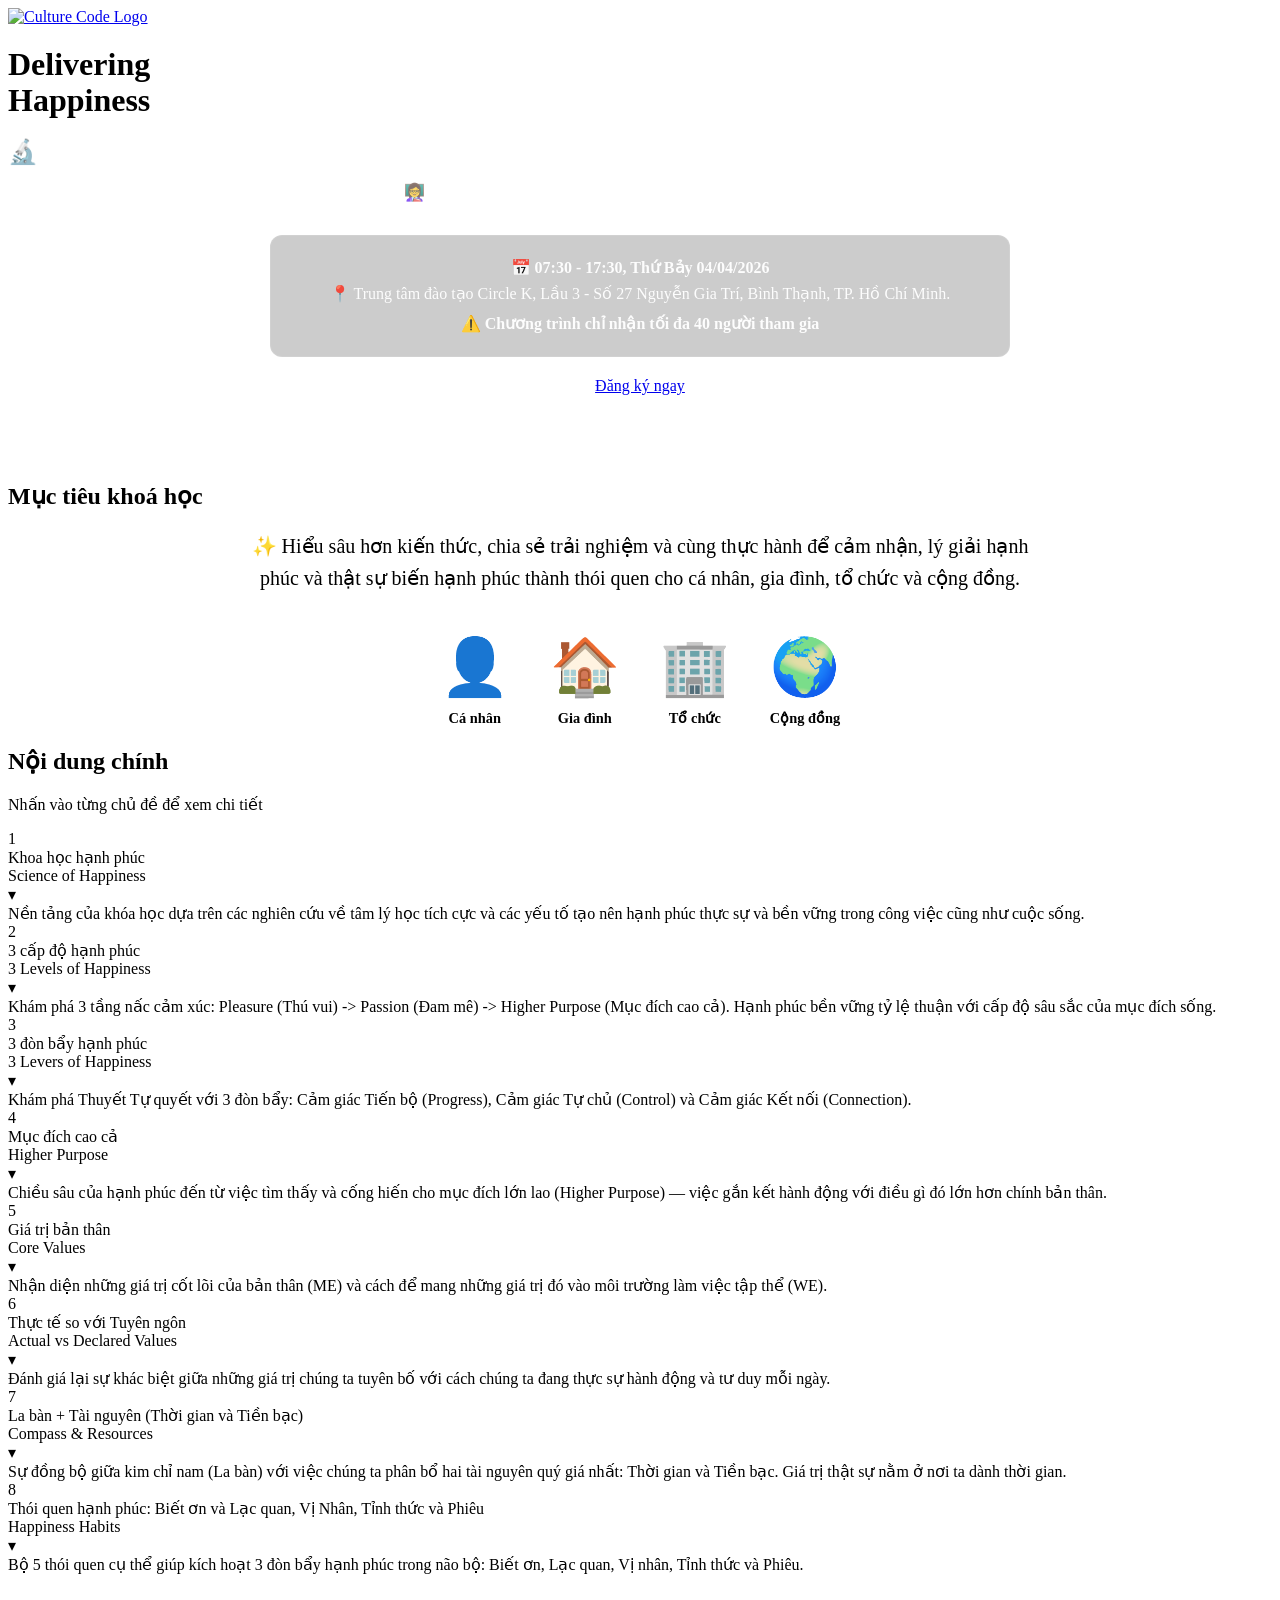
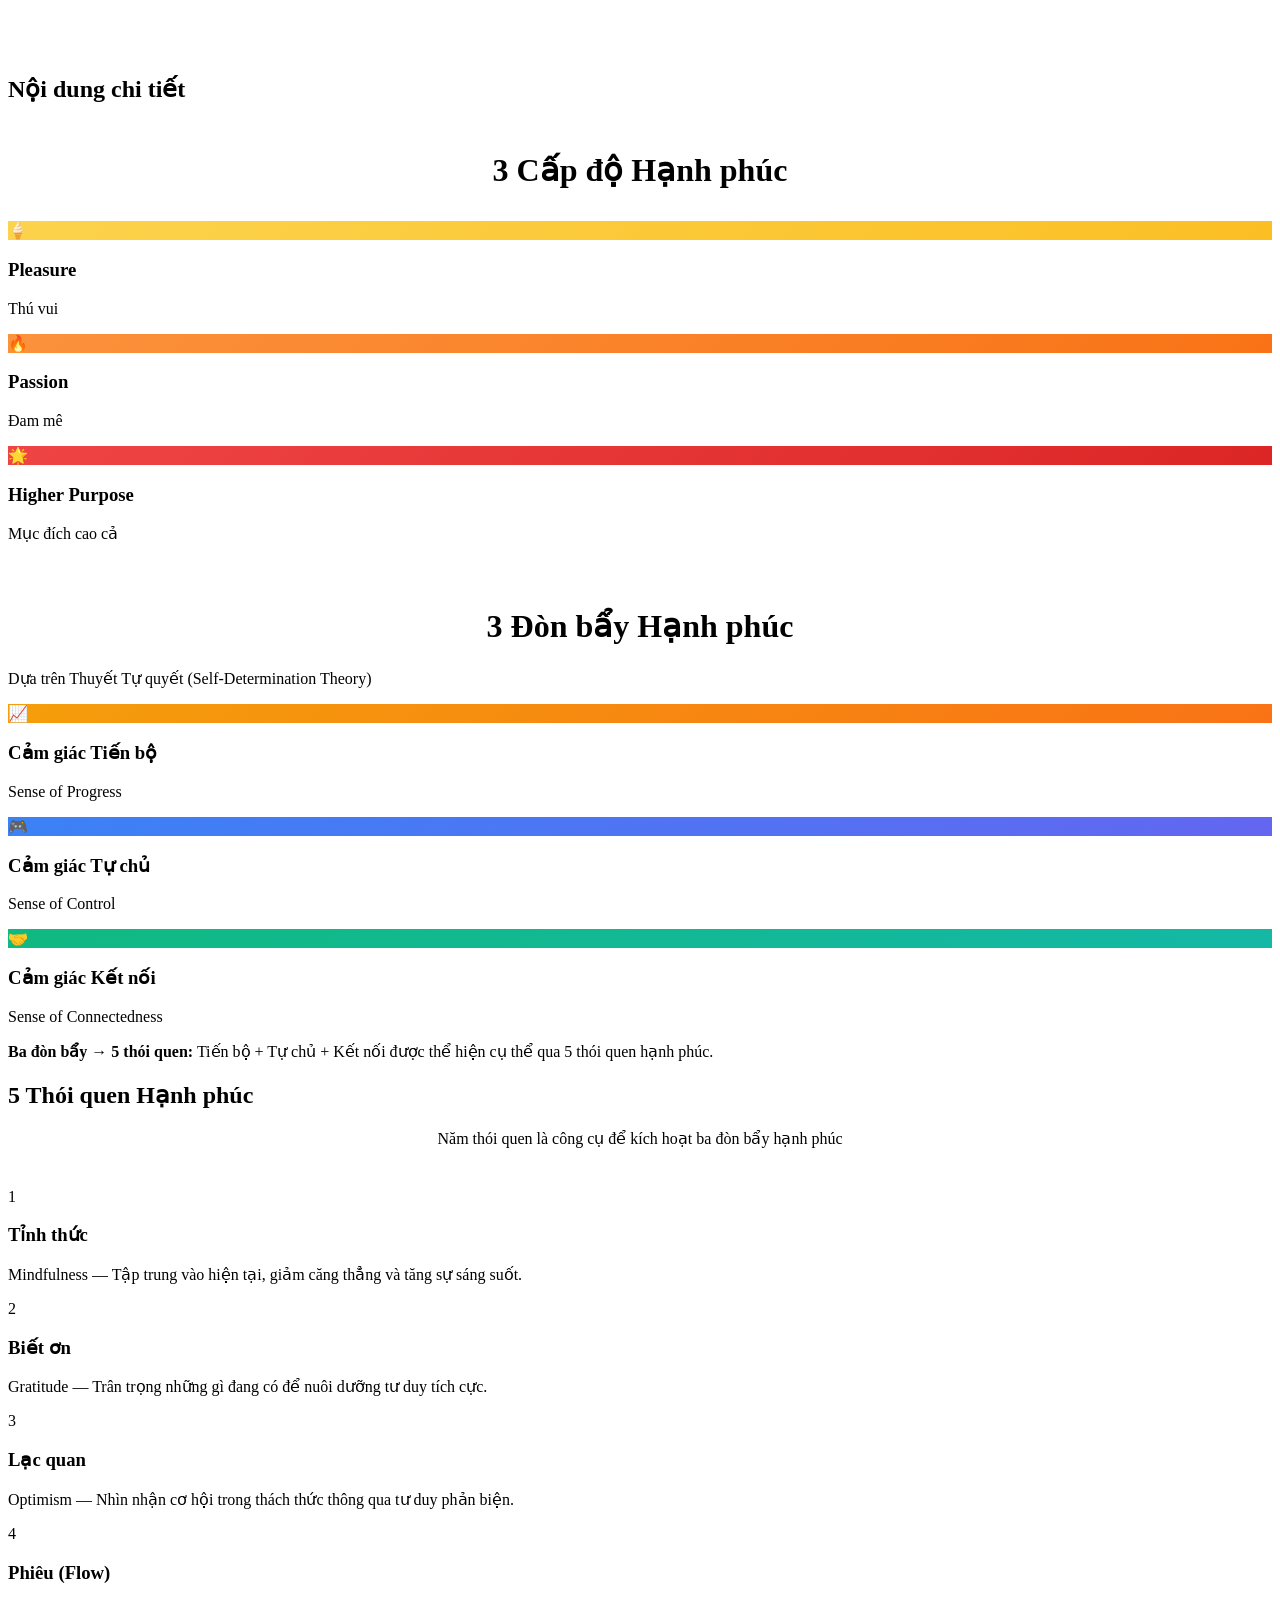
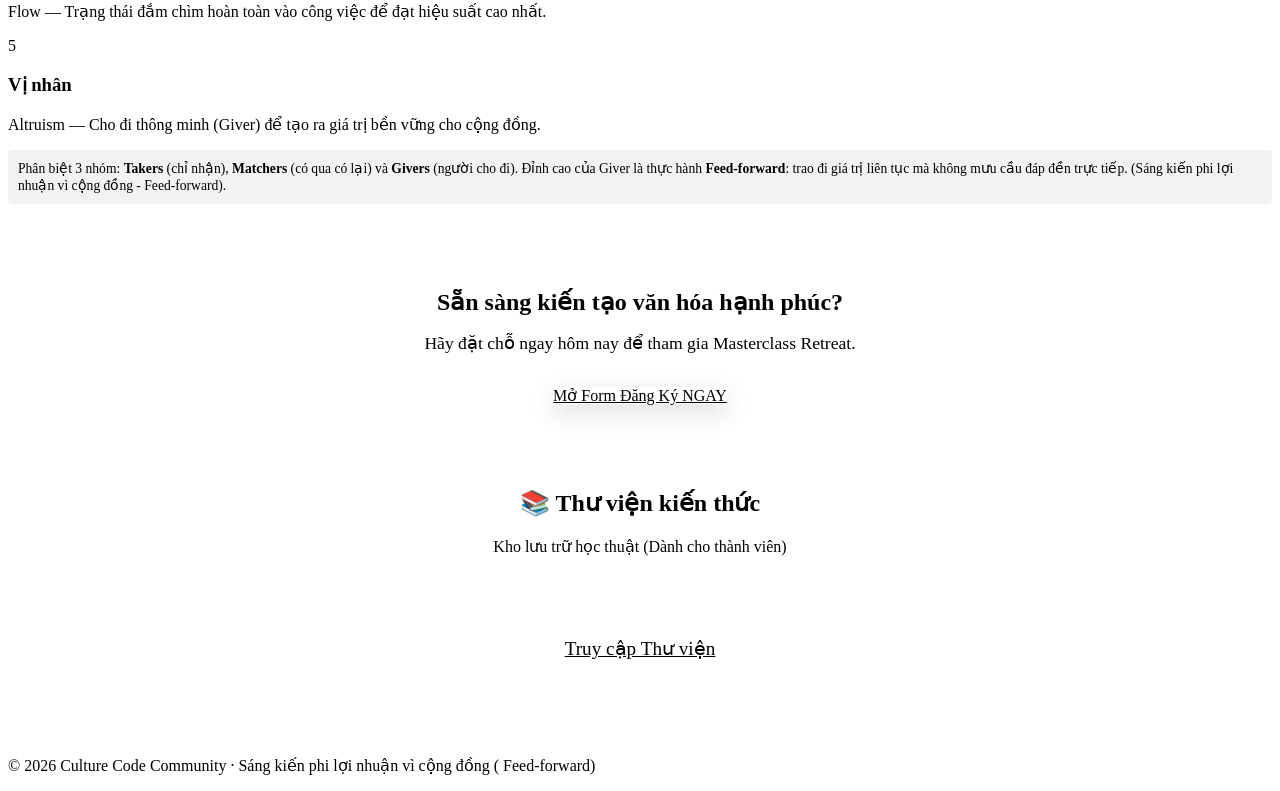
==== index.html @ e08e5ff4 "Fix typo: Free-forward -> Feed-forward" ====
<!DOCTYPE html>
<html lang="vi">

<head>
  <meta charset="UTF-8" />
  <meta name="viewport" content="width=device-width, initial-scale=1.0" />
  <title>Delivering Happiness — Culture Code Community</title>
  <meta name="description"
    content="Sáng kiến kiến tạo văn hóa hạnh phúc bền vững cho cá nhân, gia đình, tổ chức và cộng đồng từ Hà Minh Châu & Culture Code Team." />

  <!-- Schema.org for Google/Zalo -->
  <meta itemprop="name" content="Delivering Happiness — Culture Code Community">
  <meta itemprop="description"
    content="Sáng kiến kiến tạo văn hóa hạnh phúc bền vững cho cá nhân, gia đình, tổ chức và cộng đồng.">
  <meta itemprop="image" content="https://culturecodeproject.github.io/Delivering-Happiness/data/logo.jpg">

  <!-- Open Graph / Social Media Preview -->
  <meta property="og:title" content="Delivering Happiness — Culture Code Community" />
  <meta property="og:description"
    content="Sáng kiến kiến tạo văn hóa hạnh phúc bền vững cho cá nhân, gia đình, tổ chức và cộng đồng." />
  <meta property="og:image" content="https://culturecodeproject.github.io/Delivering-Happiness/data/logo.jpg" />
  <meta property="og:url" content="https://culturecodeproject.github.io/Delivering-Happiness/" />
  <meta property="og:type" content="website" />
  <meta property="og:site_name" content="Culture Code Community" />

  <link rel="preconnect" href="https://fonts.googleapis.com" />
  <link href="https://fonts.googleapis.com/css2?family=Be+Vietnam+Pro:wght@300;400;600;700;800&display=swap"
    rel="stylesheet" />
  <link rel="stylesheet" href="styles.css" />
</head>

<body>

  <!-- TOP NAV -->
  <nav class="top-nav">
    <a href="https://www.linkedin.com/company/culturecodecommunity/posts/?feedView=all" target="_blank"
      class="nav-brand">
      <img src="data/logo.jpg" alt="Culture Code Logo" class="nav-logo-img" />
    </a>
  </nav>

  <!-- HEADER -->
  <header class="hero">

    <h1 class="hero-title" style="margin-bottom: 0.2rem; line-height: 1.1;">Delivering<br /><span
        class="accent">Happiness</span></h1>
    <h2
      style="font-size: 1.5rem; font-weight: 400; color: rgba(255,255,255,0.85); margin-bottom: 1rem; letter-spacing: 1px;">
      🔬 Khoa học Hạnh phúc</h2>
    <div class="hero-meta"
      style="justify-content: center; font-size: 1.05rem; color: rgba(255,255,255,0.7); flex-direction: column; gap: 5px;">
      <span style="font-style: italic;">Sáng kiến phi lợi nhuận vì cộng đồng ( Feed-forward) từ</span>
      <span>👩‍🏫 <a href="https://www.linkedin.com/company/culturecodecommunity/posts/?feedView=all" target="_blank"
          style="color: inherit; text-decoration: none; border-bottom: 1px dashed rgba(255,255,255,0.4);">Hà Minh
          Châu và Culture Code Team</a></span>
    </div>
    <div class="hero-event-info"
      style="margin-top: 2rem; background: rgba(0,0,0,0.2); padding: 1.2rem; border-radius: 12px; border: 1px solid rgba(255,255,255,0.1); max-width: 700px; margin-left: auto; margin-right: auto; color: rgba(255,255,255,0.95); font-size: 1rem; line-height: 1.6; text-align: center;">
      <strong>📅 07:30 - 17:30, Thứ Bảy 04/04/2026</strong><br />
      📍 Trung tâm đào tạo Circle K, Lầu 3 - Số 27 Nguyễn Gia Trí, Bình Thạnh, TP. Hồ Chí Minh.<br />
      <span style="color: var(--warm-yellow); font-weight: 700; display: inline-block; margin-top: 5px;">⚠️ Chương trình
        chỉ nhận tối đa 40 người tham gia</span>
    </div>

    <div style="display: flex; flex-direction: column; align-items: center; margin-top: 20px;">
      <a href="https://docs.google.com/forms/d/e/1FAIpQLSeS5UR2RFwPXHfmdazBFn1YnhXywqGEFP7-2ZAJZJpLh7FCaQ/viewform"
        target="_blank" class="btn-primary">Đăng ký ngay</a>
      <p
        style="font-size: 0.9rem; color: rgba(255,255,255,0.6); margin-top: 10px; max-width: 600px; line-height: 1.5; text-align: center;">
        Đây là hoạt động phi lợi nhuận, tất cả học viên được miễn phí đào tạo. Phí tham dự bao gồm chi phí thuê địa
        điểm, ăn trưa, teabreak và tài liệu thanh toán trực tiếp cho đối tác hỗ trợ.
      </p>
    </div>
  </header>

  <!-- OVERVIEW / OBJECTIVES -->
  <section class="section overview" id="overview">
    <div class="container">
      <h2 class="section-title">Mục tiêu khoá học</h2>
      <div style="text-align: center; max-width: 800px; margin: 0 auto;">
        <p style="font-size: 1.25rem; line-height: 1.6; color: var(--mid);">
          ✨ Hiểu sâu hơn kiến thức, chia sẻ trải nghiệm và cùng thực hành để cảm nhận, lý giải hạnh phúc và thật sự biến
          hạnh phúc thành thói quen cho cá nhân, gia đình, tổ chức và cộng đồng.
        </p>
        <div style="font-size: 3.5rem; margin-top: 2.5rem; display: flex; justify-content: center; gap: 40px;">
          <div style="display: flex; flex-direction: column; align-items: center; gap: 10px;"><span
              title="Cá nhân">👤</span><span style="font-size: 0.9rem; font-weight: 600; color: var(--mid);">Cá
              nhân</span></div>
          <div style="display: flex; flex-direction: column; align-items: center; gap: 10px;"><span
              title="Gia đình">🏠</span><span style="font-size: 0.9rem; font-weight: 600; color: var(--mid);">Gia
              đình</span></div>
          <div style="display: flex; flex-direction: column; align-items: center; gap: 10px;"><span
              title="Tổ chức">🏢</span><span style="font-size: 0.9rem; font-weight: 600; color: var(--mid);">Tổ
              chức</span></div>
          <div style="display: flex; flex-direction: column; align-items: center; gap: 10px;"><span
              title="Cộng đồng">🌍</span><span style="font-size: 0.9rem; font-weight: 600; color: var(--mid);">Cộng
              đồng</span></div>
        </div>
      </div>
    </div>
  </section>

  <!-- TOPICS / NỘI DUNG CHÍNH -->
  <section class="section topics" id="topics">
    <div class="container">
      <h2 class="section-title">Nội dung chính</h2>
      <p class="section-sub">Nhấn vào từng chủ đề để xem chi tiết</p>
      <div class="topics-list" id="topicsList"></div>
    </div>
  </section>

  <!-- 3 LEVELS & 3 LEVERS (NỘI DUNG CHI TIẾT) -->
  <section class="section details" id="details"
    style="padding-top: 5rem; border-top: 1px solid rgba(255,255,255,0.05);">
    <div class="container">
      <h2 class="section-title" style="color: var(--warm-yellow); margin-bottom: 3rem;">Nội dung chi tiết</h2>

      <!-- 3 LEVELS OF HAPPINESS -->
      <div id="levels-of-happiness" style="margin-bottom: 4rem;">
        <h3 style="text-align: center; font-size: 2rem; margin-bottom: 2rem; font-weight: 700;">3 Cấp độ Hạnh phúc</h3>
        <div class="levers-grid" style="grid-template-columns: repeat(3, 1fr);">

          <div class="lever-card">
            <div class="lever-icon" style="background:linear-gradient(135deg,#fcd34d,#fbbf24)">🍦</div>
            <h3>Pleasure</h3>
            <p class="lever-en">Thú vui</p>
          </div>

          <div class="lever-card">
            <div class="lever-icon" style="background:linear-gradient(135deg,#fb923c,#f97316)">🔥</div>
            <h3>Passion</h3>
            <p class="lever-en">Đam mê</p>
          </div>

          <div class="lever-card">
            <div class="lever-icon" style="background:linear-gradient(135deg,#ef4444,#dc2626)">🌟</div>
            <h3>Higher Purpose</h3>
            <p class="lever-en">Mục đích cao cả</p>
          </div>

        </div>
      </div>

      <!-- 3 LEVERS -->
      <h3 style="text-align: center; font-size: 2rem; margin-top: 4rem; margin-bottom: 1.5rem; font-weight: 700;">3 Đòn
        bẩy Hạnh phúc</h3>
      <p class="section-sub">Dựa trên Thuyết Tự quyết (Self-Determination Theory)</p>
      <div class="levers-grid">

        <div class="lever-card">
          <div class="lever-icon" style="background:linear-gradient(135deg,#f59e0b,#f97316)">📈</div>
          <h3>Cảm giác Tiến bộ</h3>
          <p class="lever-en">Sense of Progress</p>
        </div>

        <div class="lever-card">
          <div class="lever-icon" style="background:linear-gradient(135deg,#3b82f6,#6366f1)">🎮</div>
          <h3>Cảm giác Tự chủ</h3>
          <p class="lever-en">Sense of Control</p>
        </div>

        <div class="lever-card">
          <div class="lever-icon" style="background:linear-gradient(135deg,#10b981,#14b8a6)">🤝</div>
          <h3>Cảm giác Kết nối</h3>
          <p class="lever-en">Sense of Connectedness</p>
        </div>

      </div>
      <div class="levers-note">
        <strong>Ba đòn bẩy → 5 thói quen:</strong> Tiến bộ + Tự chủ + Kết nối được thể hiện cụ thể qua 5 thói quen hạnh
        phúc.
      </div>
    </div>
  </section>

  <!-- 5 HABITS -->
  <section class="section habits" id="habits">
    <div class="container">
      <h2 class="section-title">5 Thói quen Hạnh phúc</h2>
      <p style="text-align: center; margin-bottom: 2.5rem; color: var(--mid);">Năm thói quen là công cụ để kích hoạt ba
        đòn bẩy hạnh phúc</p>
      <div class="habits-grid">
        <div class="habit-item" style="--color: #f59e0b">
          <div class="habit-num">1</div>
          <div class="habit-body">
            <h3>Tỉnh thức</h3>
            <p>Mindfulness — Tập trung vào hiện tại, giảm căng thẳng và tăng sự sáng suốt.</p>
          </div>
        </div>
        <div class="habit-item" style="--color: #10b981">
          <div class="habit-num">2</div>
          <div class="habit-body">
            <h3>Biết ơn</h3>
            <p>Gratitude — Trân trọng những gì đang có để nuôi dưỡng tư duy tích cực.</p>
          </div>
        </div>
        <div class="habit-item" style="--color: #3b82f6">
          <div class="habit-num">3</div>
          <div class="habit-body">
            <h3>Lạc quan</h3>
            <p>Optimism — Nhìn nhận cơ hội trong thách thức thông qua tư duy phản biện.</p>
          </div>
        </div>
        <div class="habit-item" style="--color: #8b5cf6">
          <div class="habit-num">4</div>
          <div class="habit-body">
            <h3>Phiêu (Flow)</h3>
            <p>Flow — Trạng thái đắm chìm hoàn toàn vào công việc để đạt hiệu suất cao nhất.</p>
          </div>
        </div>
        <div class="habit-item" style="--color: #ef4444">
          <div class="habit-num">5</div>
          <div class="habit-body">
            <h3>Vị nhân</h3>
            <p>Altruism — Cho đi thông minh (Giver) để tạo ra giá trị bền vững cho cộng đồng.</p>
            <div
              style="margin-top: 10px; font-size: 0.85rem; color: var(--mid); background: rgba(0,0,0,0.05); padding: 10px; border-radius: 4px;">
              Phân biệt 3 nhóm: <strong>Takers</strong> (chỉ nhận), <strong>Matchers</strong> (có qua có lại) và
              <strong>Givers</strong> (người cho đi). Đỉnh cao của Giver là thực hành <strong>Feed-forward</strong>:
              trao đi giá trị liên tục mà không mưu cầu đáp đền trực tiếp. (Sáng kiến phi lợi nhuận vì cộng đồng -
              Feed-forward).
            </div>
          </div>
        </div>
      </div>
    </div>
  </section>


  <!-- REGISTER CTA -->
  <section class="section register-cta" id="register"
    style="background: var(--warm-yellow); color: var(--dark); text-align: center; padding: 4rem 1.5rem;">
    <div class="container">
      <h2 class="section-title" style="margin-bottom: 1rem;">Sẵn sàng kiến tạo văn hóa hạnh phúc?</h2>
      <p class="section-sub" style="color: var(--dark); font-size: 1.1rem; margin-bottom: 2rem;">Hãy đặt chỗ ngay hôm
        nay để tham gia Masterclass Retreat.</p>
      <a href="https://docs.google.com/forms/d/e/1FAIpQLSeS5UR2RFwPXHfmdazBFn1YnhXywqGEFP7-2ZAJZJpLh7FCaQ/viewform"
        target="_blank" class="btn-primary"
        style="background: var(--dark); color: var(--warm-yellow); box-shadow: 0 8px 24px rgba(0,0,0,0.15);">Mở Form
        Đăng Ký NGAY</a>
    </div>
  </section>

  <!-- KNOWLEDGE LIBRARY / THƯ VIỆN KIẾN THỨC -->
  <section class="section artifacts" id="artifacts">
    <div class="container" style="text-align: center;">
      <h2 class="section-title">📚 Thư viện kiến thức</h2>
      <p class="section-sub" style="margin-bottom: 3rem;">Kho lưu trữ học thuật (Dành cho thành viên)</p>

      <div
        style="display: inline-block; padding: 2rem; background: rgba(255,255,255,0.03); border-radius: 20px; border: 1px solid rgba(255,255,255,0.1);">
        <a href="login.html" class="btn-primary"
          style="padding: 1.2rem 2.5rem; font-size: 1.2rem; background: var(--warm-yellow); color: var(--dark);">
          Truy cập Thư viện
        </a>
        <p style="margin-top: 1rem; font-size: 0.9rem; color: rgba(255,255,255,0.5);">Yêu cầu tài khoản thành viên để
          truy xuất tài liệu</p>
      </div>
    </div>
  </section>

  <!-- FOOTER -->
  <footer class="footer">
    <p>© 2026 Culture Code Community · Sáng kiến phi lợi nhuận vì cộng đồng ( Feed-forward)</p>
  </footer>

  <script src="script.js"></script>
</body>

</html>
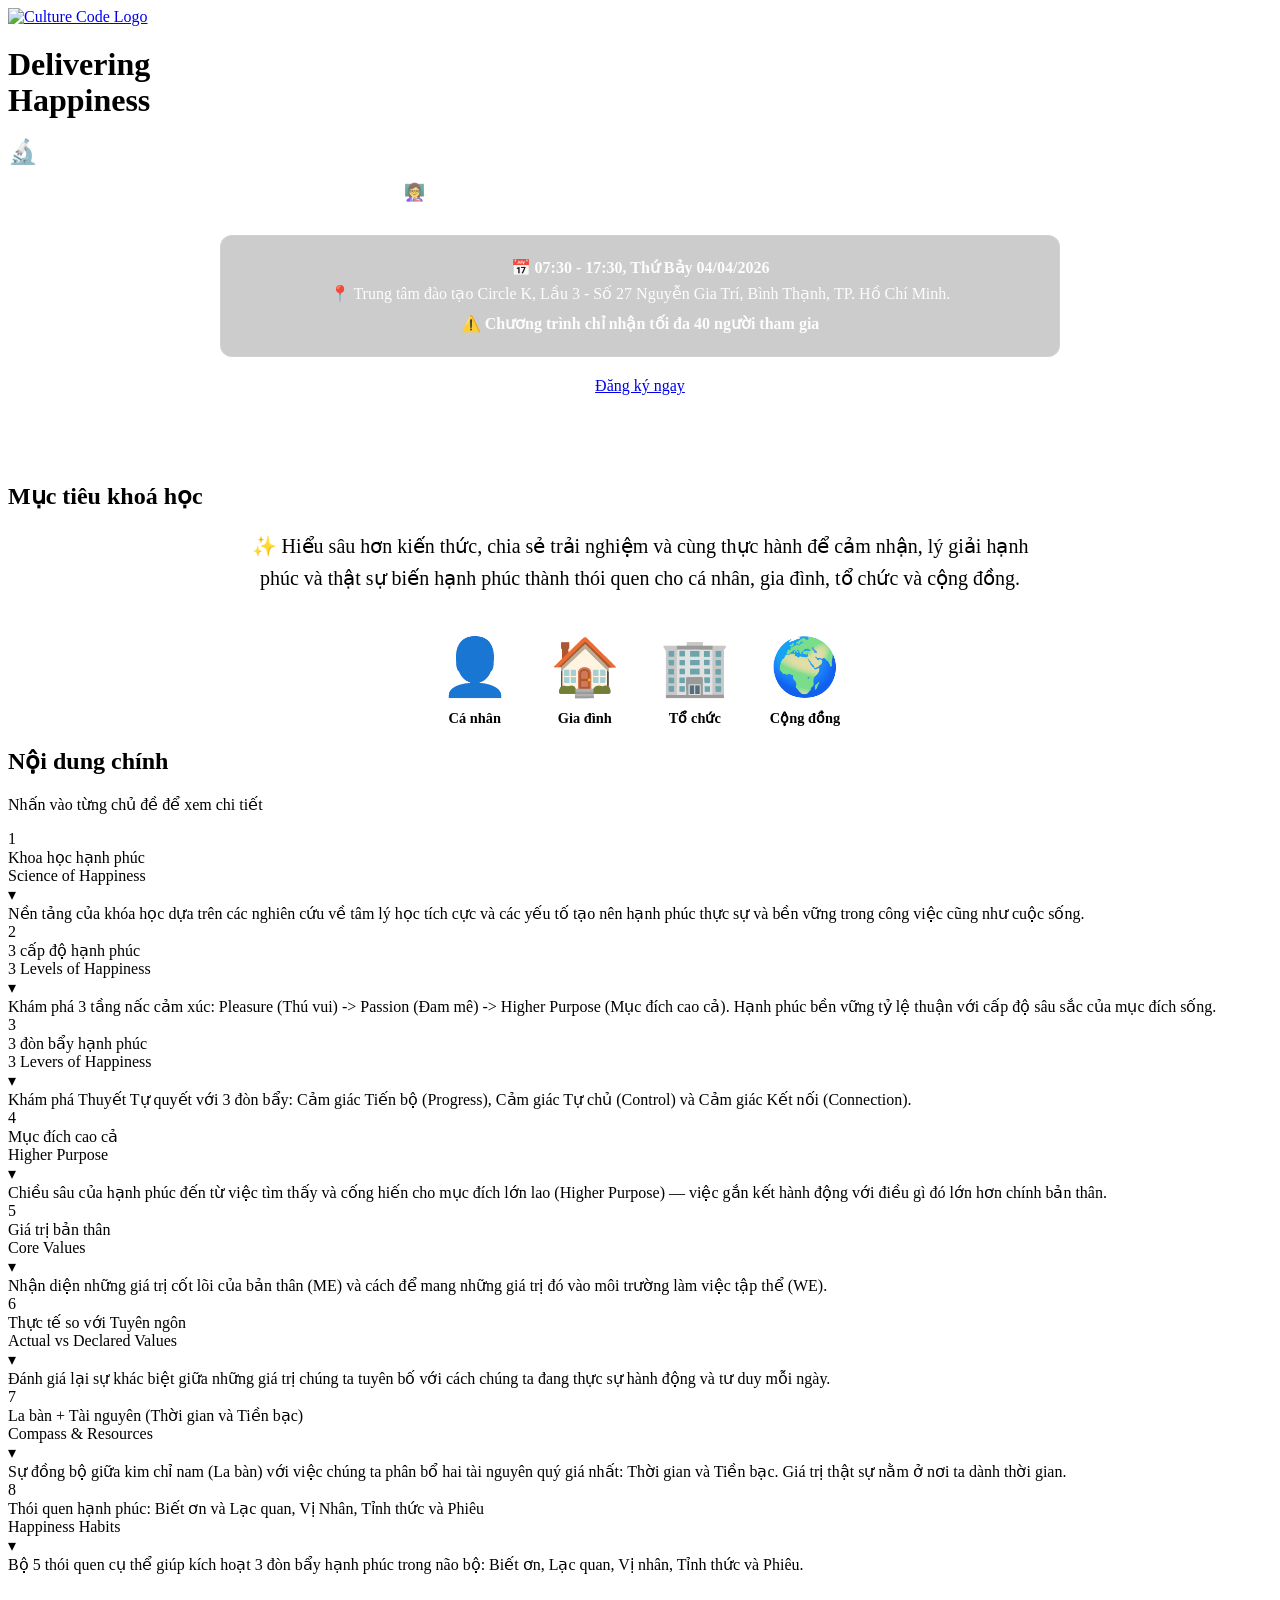
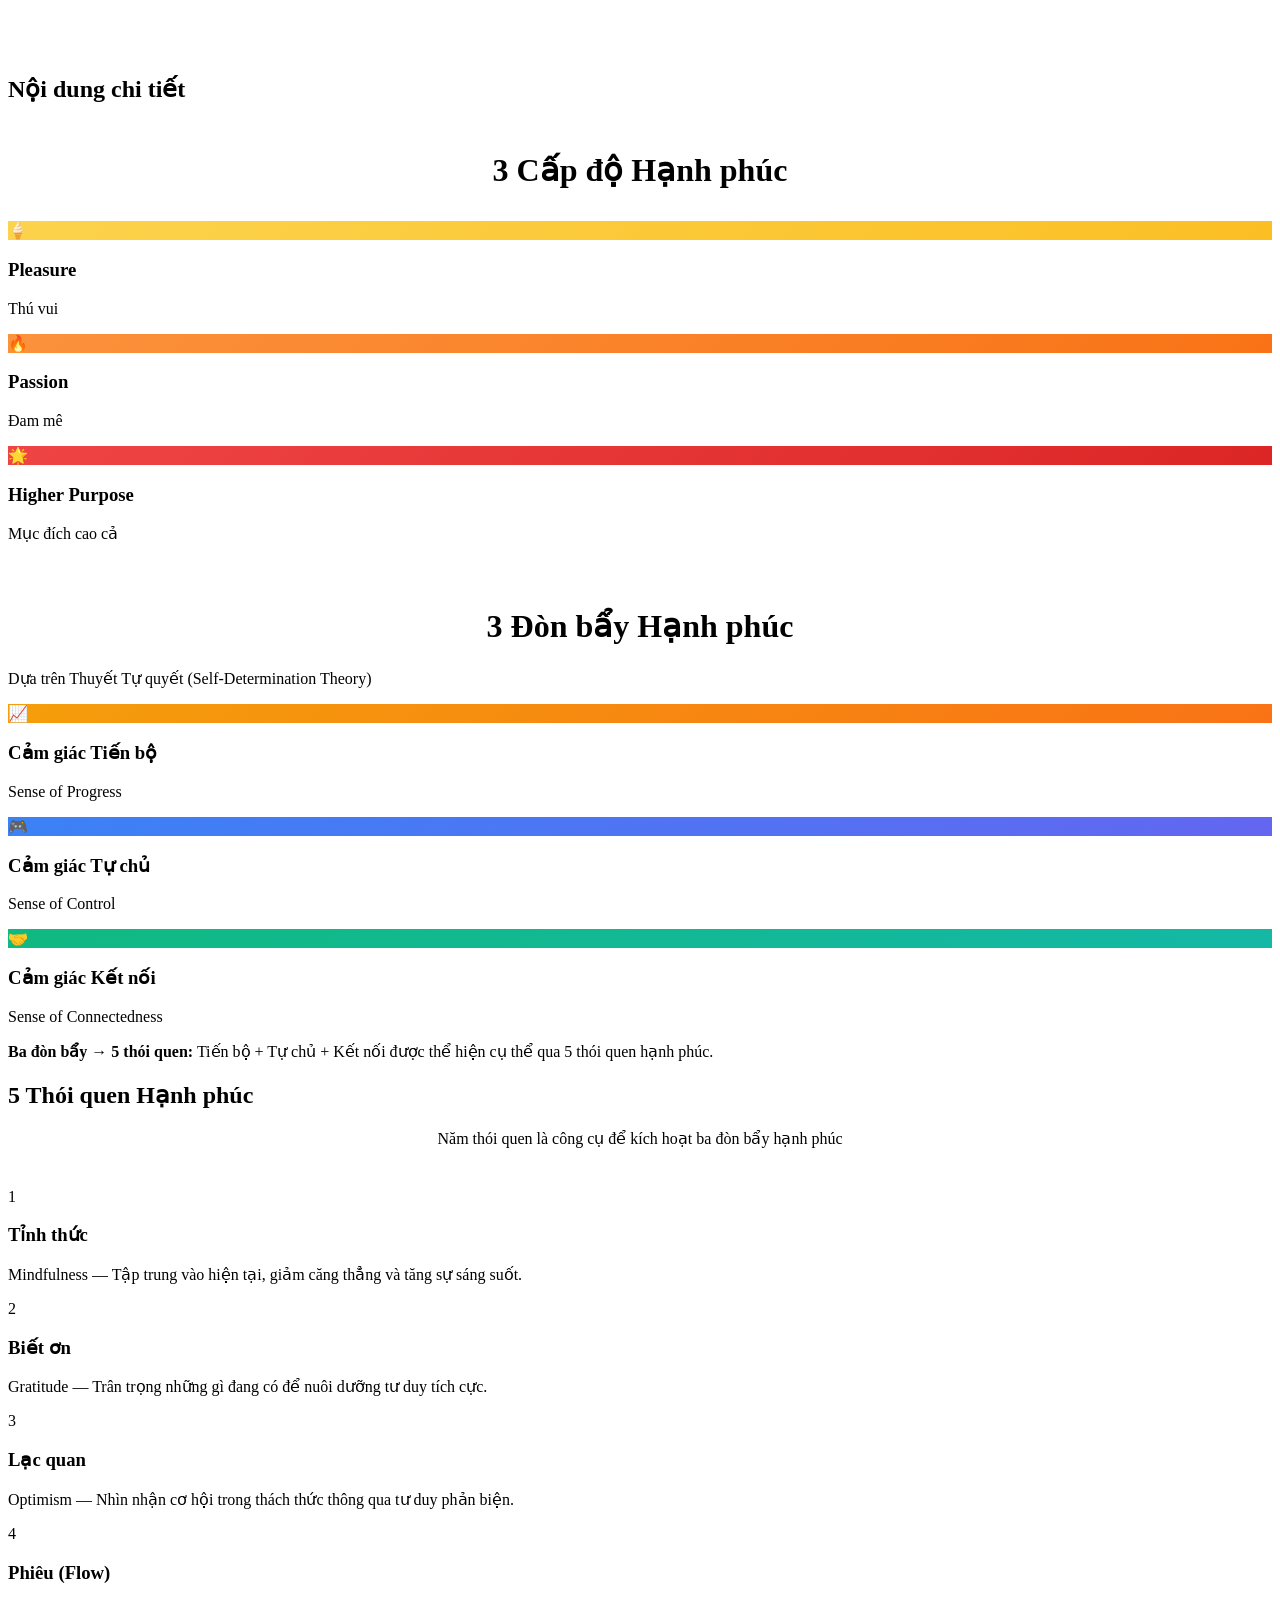
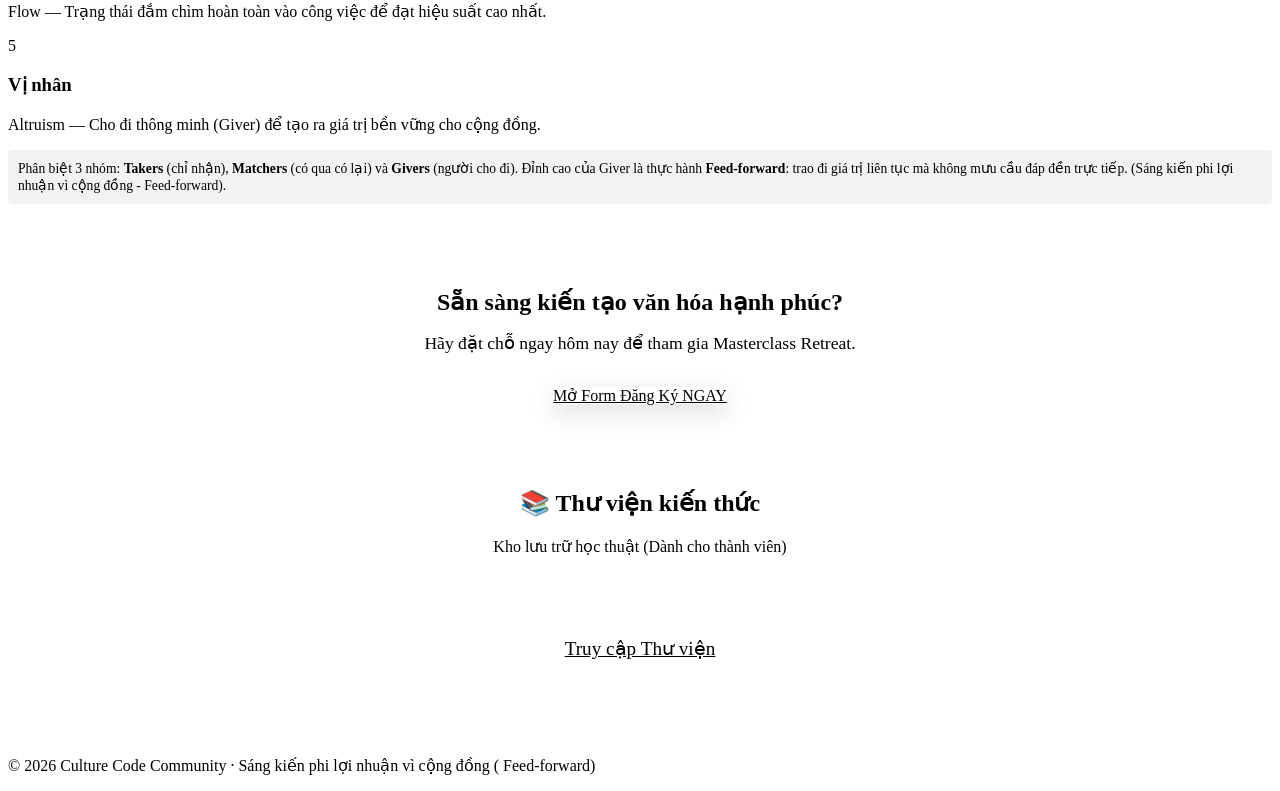
==== commit 8e7f96ef: "Fix text wrap for city name in public version" ====
--- a/index.html
+++ b/index.html
@@ -55,9 +55,10 @@
           Châu và Culture Code Team</a></span>
     </div>
     <div class="hero-event-info"
-      style="margin-top: 2rem; background: rgba(0,0,0,0.2); padding: 1.2rem; border-radius: 12px; border: 1px solid rgba(255,255,255,0.1); max-width: 700px; margin-left: auto; margin-right: auto; color: rgba(255,255,255,0.95); font-size: 1rem; line-height: 1.6; text-align: center;">
+      style="margin-top: 2rem; background: rgba(0,0,0,0.2); padding: 1.2rem; border-radius: 12px; border: 1px solid rgba(255,255,255,0.1); max-width: 800px; margin-left: auto; margin-right: auto; color: rgba(255,255,255,0.95); font-size: 1rem; line-height: 1.6; text-align: center;">
       <strong>📅 07:30 - 17:30, Thứ Bảy 04/04/2026</strong><br />
-      📍 Trung tâm đào tạo Circle K, Lầu 3 - Số 27 Nguyễn Gia Trí, Bình Thạnh, TP. Hồ Chí Minh.<br />
+      📍 Trung tâm đào tạo Circle K, Lầu 3 - Số 27 Nguyễn Gia Trí, Bình Thạnh, <span style="display: inline-block;">TP.
+        Hồ Chí Minh.</span><br />
       <span style="color: var(--warm-yellow); font-weight: 700; display: inline-block; margin-top: 5px;">⚠️ Chương trình
         chỉ nhận tối đa 40 người tham gia</span>
     </div>
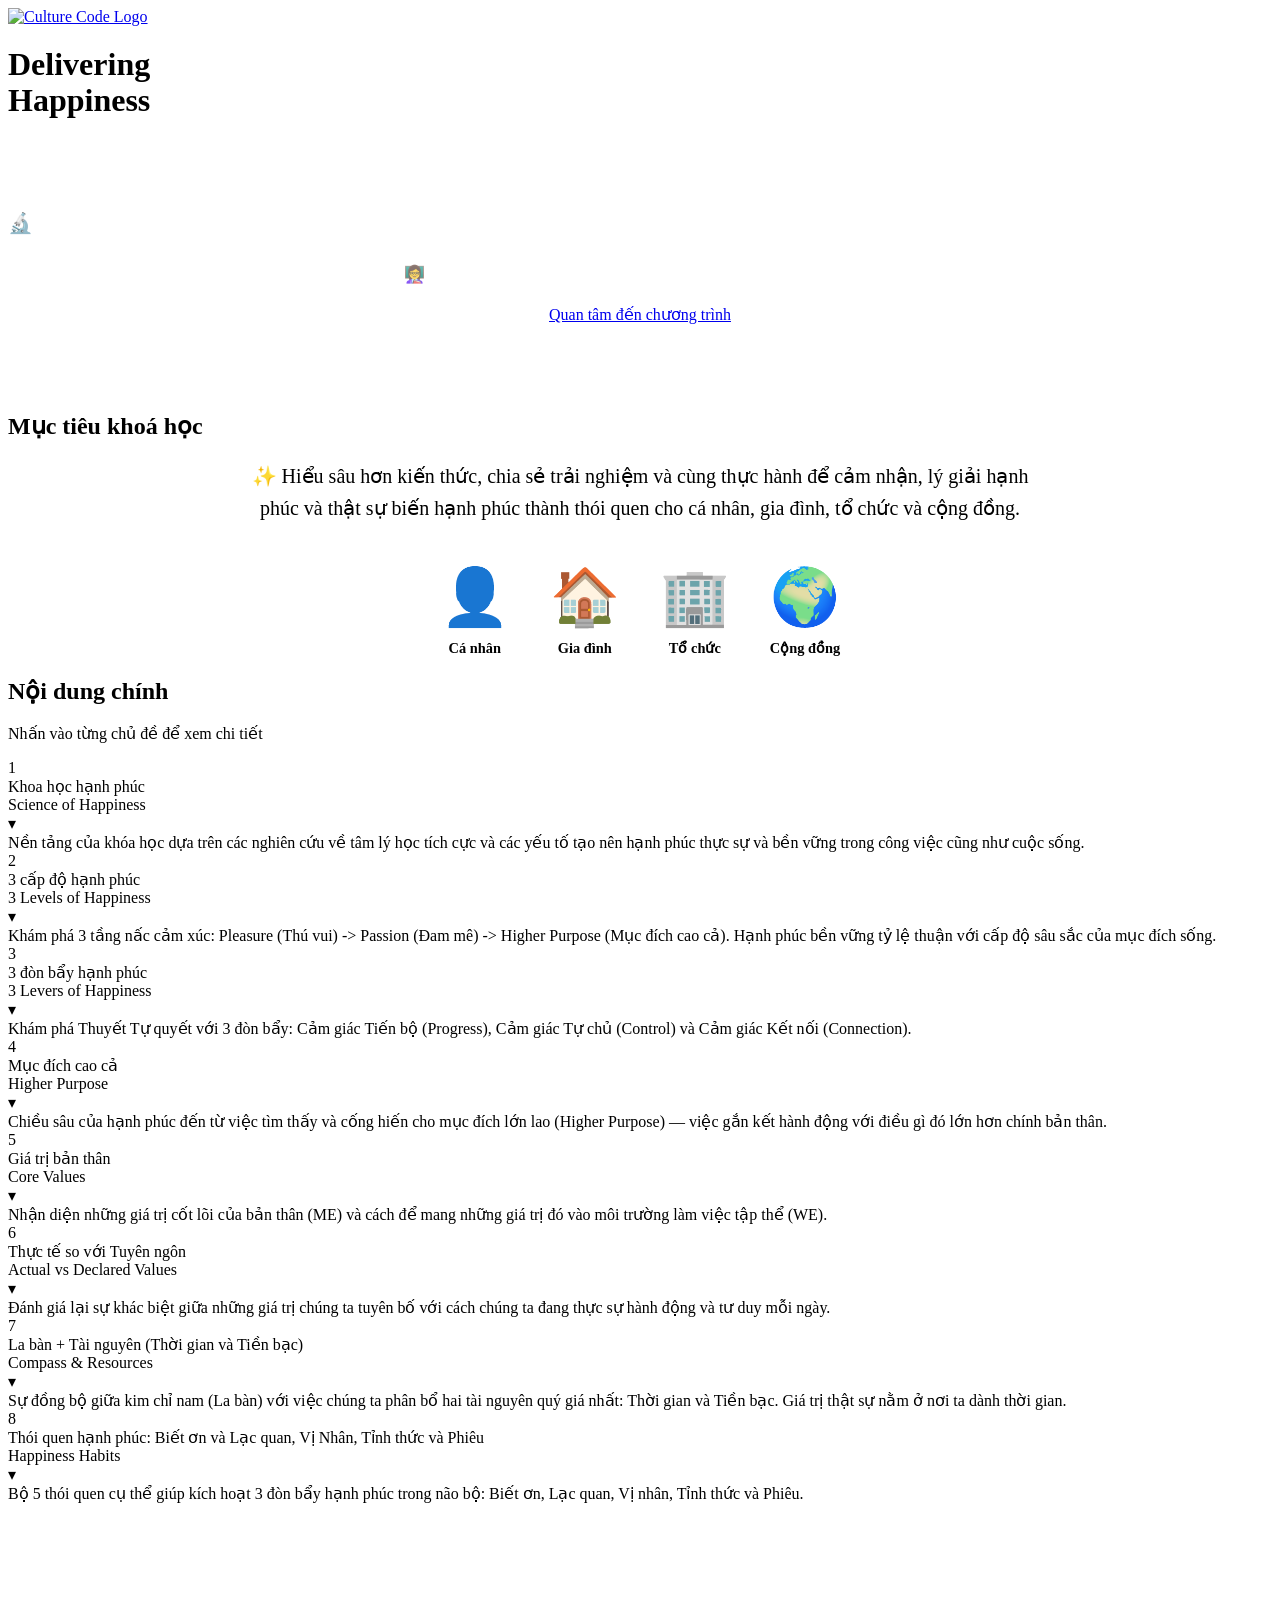
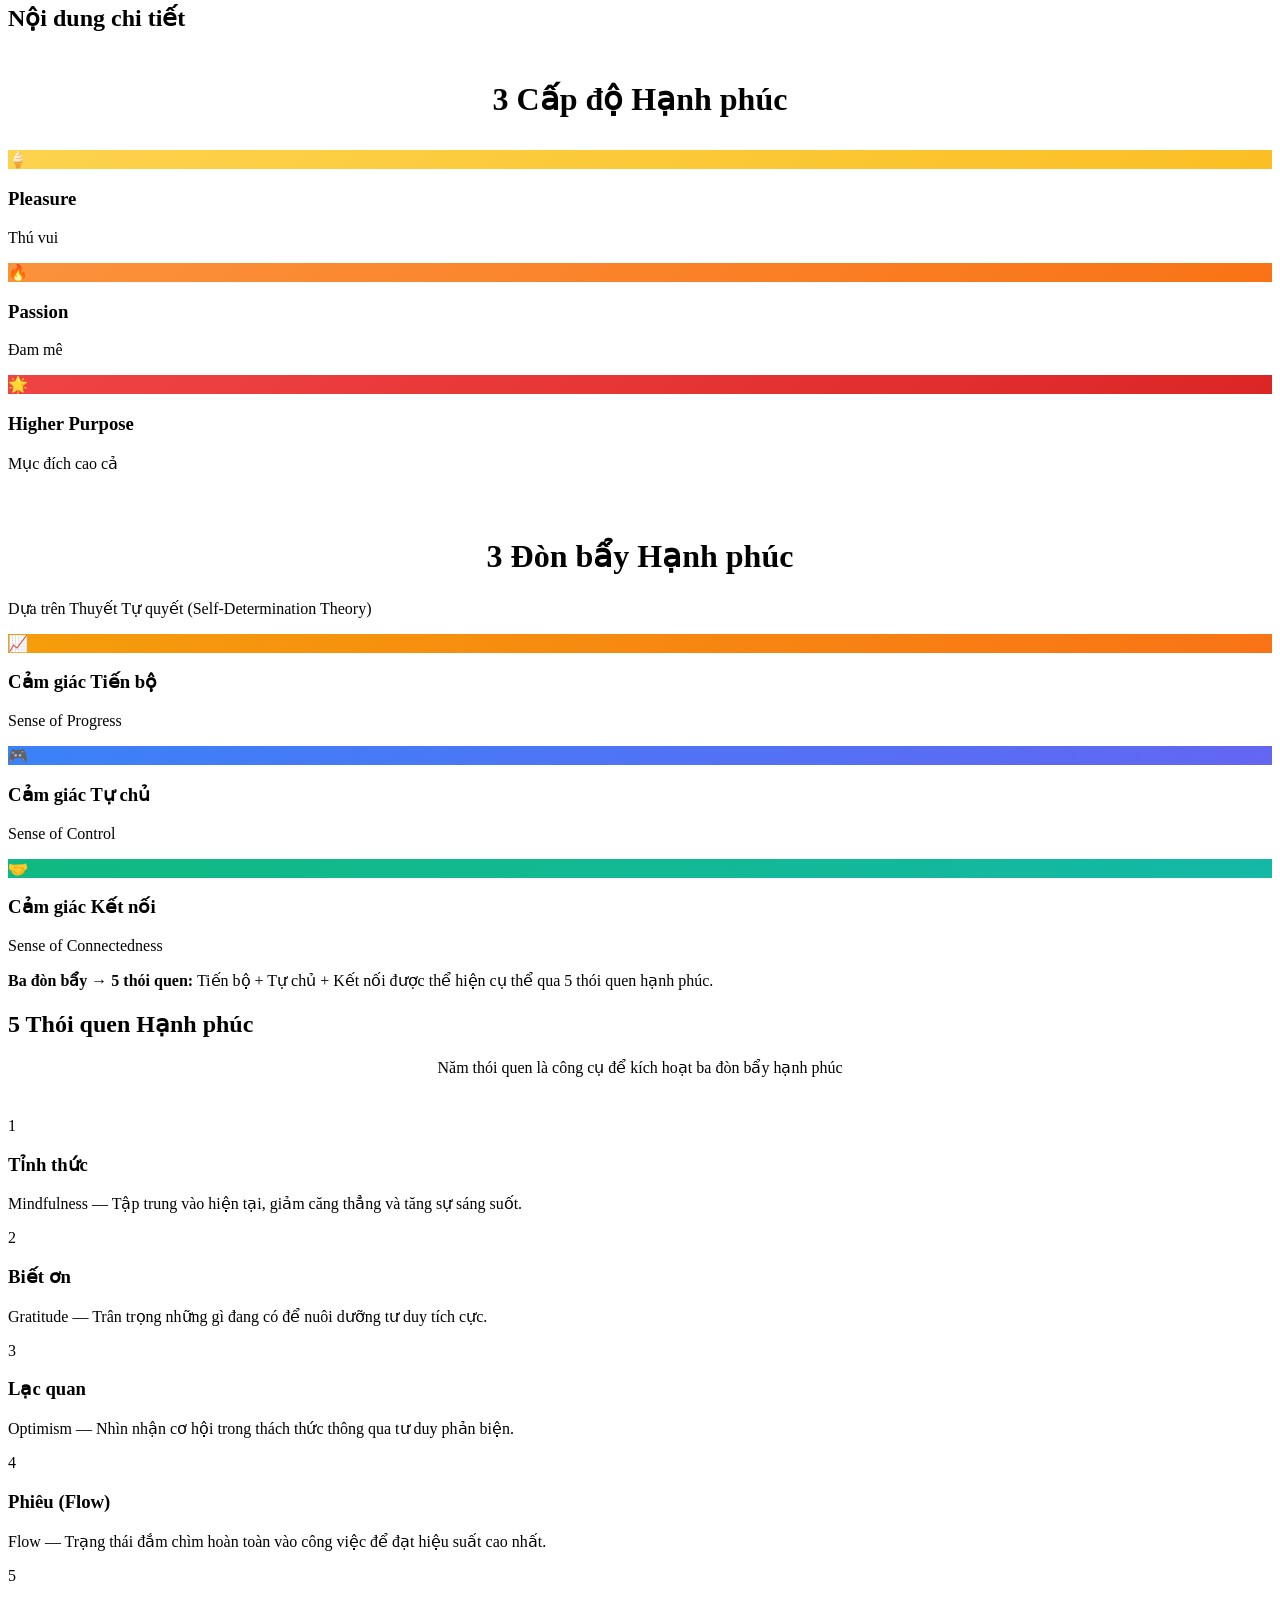
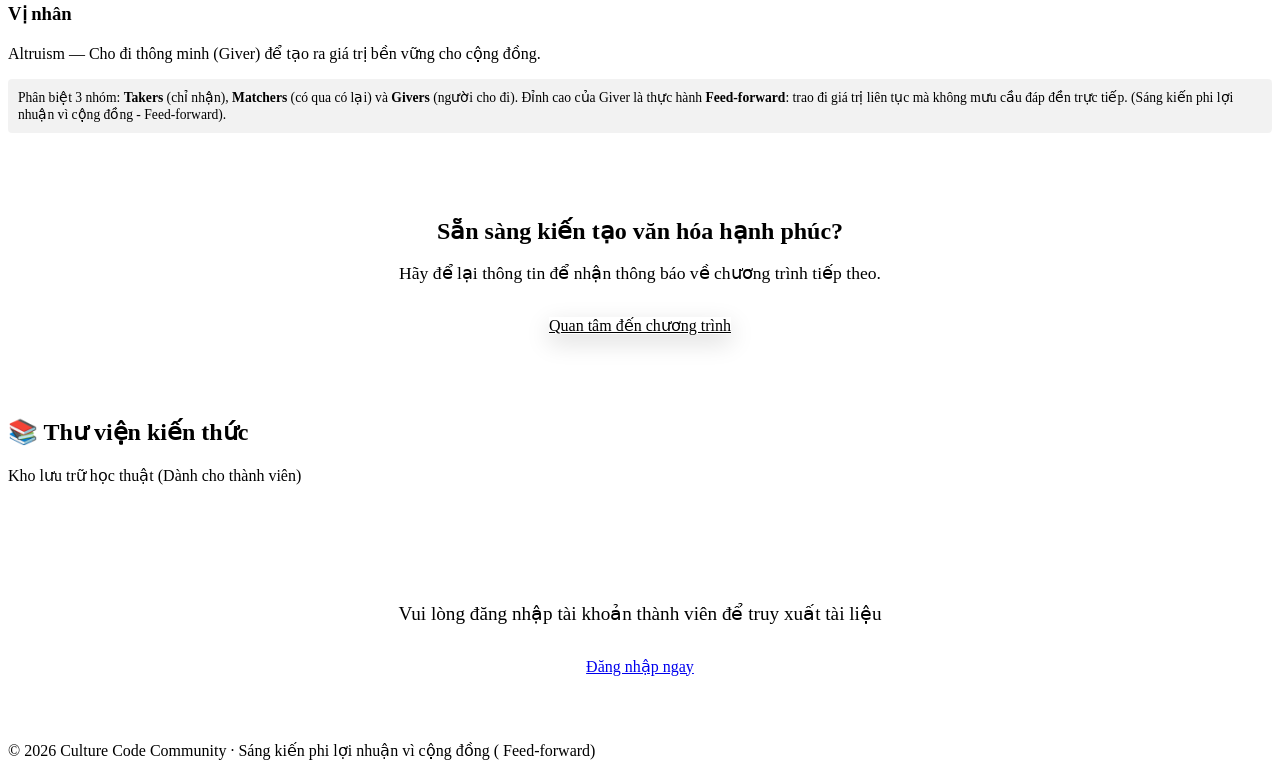
==== commit 0d5ea024: "NUCLEAR: Restore CLEAN index.html on DH7 branch" ====
--- a/index.html
+++ b/index.html
@@ -12,14 +12,14 @@
   <meta itemprop="name" content="Delivering Happiness — Culture Code Community">
   <meta itemprop="description"
     content="Sáng kiến kiến tạo văn hóa hạnh phúc bền vững cho cá nhân, gia đình, tổ chức và cộng đồng.">
-  <meta itemprop="image" content="https://culturecodeproject.github.io/Delivering-Happiness/data/logo.jpg">
+  <meta itemprop="image" content="https://culturecodefeedforward.github.io/DeliveringHappiness/data/logo.jpg">
 
   <!-- Open Graph / Social Media Preview -->
   <meta property="og:title" content="Delivering Happiness — Culture Code Community" />
   <meta property="og:description"
     content="Sáng kiến kiến tạo văn hóa hạnh phúc bền vững cho cá nhân, gia đình, tổ chức và cộng đồng." />
-  <meta property="og:image" content="https://culturecodeproject.github.io/Delivering-Happiness/data/logo.jpg" />
-  <meta property="og:url" content="https://culturecodeproject.github.io/Delivering-Happiness/" />
+  <meta property="og:image" content="https://culturecodefeedforward.github.io/DeliveringHappiness/data/logo.jpg" />
+  <meta property="og:url" content="https://culturecodefeedforward.github.io/DeliveringHappiness/" />
   <meta property="og:type" content="website" />
   <meta property="og:site_name" content="Culture Code Community" />
 
@@ -44,9 +44,13 @@
 
     <h1 class="hero-title" style="margin-bottom: 0.2rem; line-height: 1.1;">Delivering<br /><span
         class="accent">Happiness</span></h1>
-    <h2
-      style="font-size: 1.5rem; font-weight: 400; color: rgba(255,255,255,0.85); margin-bottom: 1rem; letter-spacing: 1px;">
-      🔬 Khoa học Hạnh phúc</h2>
+    <h2 style="font-size: 2.3rem; font-weight: 700; color: #fff; margin-bottom: 0.3rem; letter-spacing: 1px;">
+      Trao gửi Hạnh phúc
+    </h2>
+    <p
+      style="font-size: 1.25rem; font-weight: 300; color: rgba(255,255,255,0.85); margin-bottom: 1.8rem; letter-spacing: 1px;">
+      🔬 Hệ điều hành Khoa học Hạnh phúc (Science of Happiness)
+    </p>
     <div class="hero-meta"
       style="justify-content: center; font-size: 1.05rem; color: rgba(255,255,255,0.7); flex-direction: column; gap: 5px;">
       <span style="font-style: italic;">Sáng kiến phi lợi nhuận vì cộng đồng ( Feed-forward) từ</span>
@@ -54,18 +58,10 @@
           style="color: inherit; text-decoration: none; border-bottom: 1px dashed rgba(255,255,255,0.4);">Hà Minh
           Châu và Culture Code Team</a></span>
     </div>
-    <div class="hero-event-info"
-      style="margin-top: 2rem; background: rgba(0,0,0,0.2); padding: 1.2rem; border-radius: 12px; border: 1px solid rgba(255,255,255,0.1); max-width: 800px; margin-left: auto; margin-right: auto; color: rgba(255,255,255,0.95); font-size: 1rem; line-height: 1.6; text-align: center;">
-      <strong>📅 07:30 - 17:30, Thứ Bảy 04/04/2026</strong><br />
-      📍 Trung tâm đào tạo Circle K, Lầu 3 - Số 27 Nguyễn Gia Trí, Bình Thạnh, <span style="display: inline-block;">TP.
-        Hồ Chí Minh.</span><br />
-      <span style="color: var(--warm-yellow); font-weight: 700; display: inline-block; margin-top: 5px;">⚠️ Chương trình
-        chỉ nhận tối đa 40 người tham gia</span>
-    </div>
+
 
     <div style="display: flex; flex-direction: column; align-items: center; margin-top: 20px;">
-      <a href="https://docs.google.com/forms/d/e/1FAIpQLSeS5UR2RFwPXHfmdazBFn1YnhXywqGEFP7-2ZAJZJpLh7FCaQ/viewform"
-        target="_blank" class="btn-primary">Đăng ký ngay</a>
+      <a href="register.html" class="btn-primary">Quan tâm đến chương trình</a>
       <p
         style="font-size: 0.9rem; color: rgba(255,255,255,0.6); margin-top: 10px; max-width: 600px; line-height: 1.5; text-align: center;">
         Đây là hoạt động phi lợi nhuận, tất cả học viên được miễn phí đào tạo. Phí tham dự bao gồm chi phí thuê địa
@@ -233,29 +229,20 @@
     style="background: var(--warm-yellow); color: var(--dark); text-align: center; padding: 4rem 1.5rem;">
     <div class="container">
       <h2 class="section-title" style="margin-bottom: 1rem;">Sẵn sàng kiến tạo văn hóa hạnh phúc?</h2>
-      <p class="section-sub" style="color: var(--dark); font-size: 1.1rem; margin-bottom: 2rem;">Hãy đặt chỗ ngay hôm
-        nay để tham gia Masterclass Retreat.</p>
-      <a href="https://docs.google.com/forms/d/e/1FAIpQLSeS5UR2RFwPXHfmdazBFn1YnhXywqGEFP7-2ZAJZJpLh7FCaQ/viewform"
-        target="_blank" class="btn-primary"
-        style="background: var(--dark); color: var(--warm-yellow); box-shadow: 0 8px 24px rgba(0,0,0,0.15);">Mở Form
-        Đăng Ký NGAY</a>
+      <p class="section-sub" style="color: var(--dark); font-size: 1.1rem; margin-bottom: 2rem;">Hãy để lại thông tin để nhận thông báo về chương trình tiếp theo.</p>
+      <a href="register.html" class="btn-primary"
+        style="background: var(--dark); color: var(--warm-yellow); box-shadow: 0 8px 24px rgba(0,0,0,0.15);">Quan tâm đến chương trình</a>
     </div>
   </section>
 
   <!-- KNOWLEDGE LIBRARY / THƯ VIỆN KIẾN THỨC -->
   <section class="section artifacts" id="artifacts">
-    <div class="container" style="text-align: center;">
+    <div class="container">
       <h2 class="section-title">📚 Thư viện kiến thức</h2>
       <p class="section-sub" style="margin-bottom: 3rem;">Kho lưu trữ học thuật (Dành cho thành viên)</p>
-
-      <div
-        style="display: inline-block; padding: 2rem; background: rgba(255,255,255,0.03); border-radius: 20px; border: 1px solid rgba(255,255,255,0.1);">
-        <a href="login.html" class="btn-primary"
-          style="padding: 1.2rem 2.5rem; font-size: 1.2rem; background: var(--warm-yellow); color: var(--dark);">
-          Truy cập Thư viện
-        </a>
-        <p style="margin-top: 1rem; font-size: 0.9rem; color: rgba(255,255,255,0.5);">Yêu cầu tài khoản thành viên để
-          truy xuất tài liệu</p>
+      <div style="text-align: center; padding: 3rem; background: rgba(255,255,255,0.05); border-radius: 12px; border: 1px solid rgba(255,255,255,0.1);">
+        <p style="font-size: 1.2rem; margin-bottom: 2rem;">Vui lòng đăng nhập tài khoản thành viên để truy xuất tài liệu</p>
+        <a href="login.html" class="btn-primary">Đăng nhập ngay</a>
       </div>
     </div>
   </section>
@@ -266,6 +253,7 @@
   </footer>
 
   <script src="script.js"></script>
+  <script src="tracking.js?v=2.3"></script>
 </body>
 
 </html>
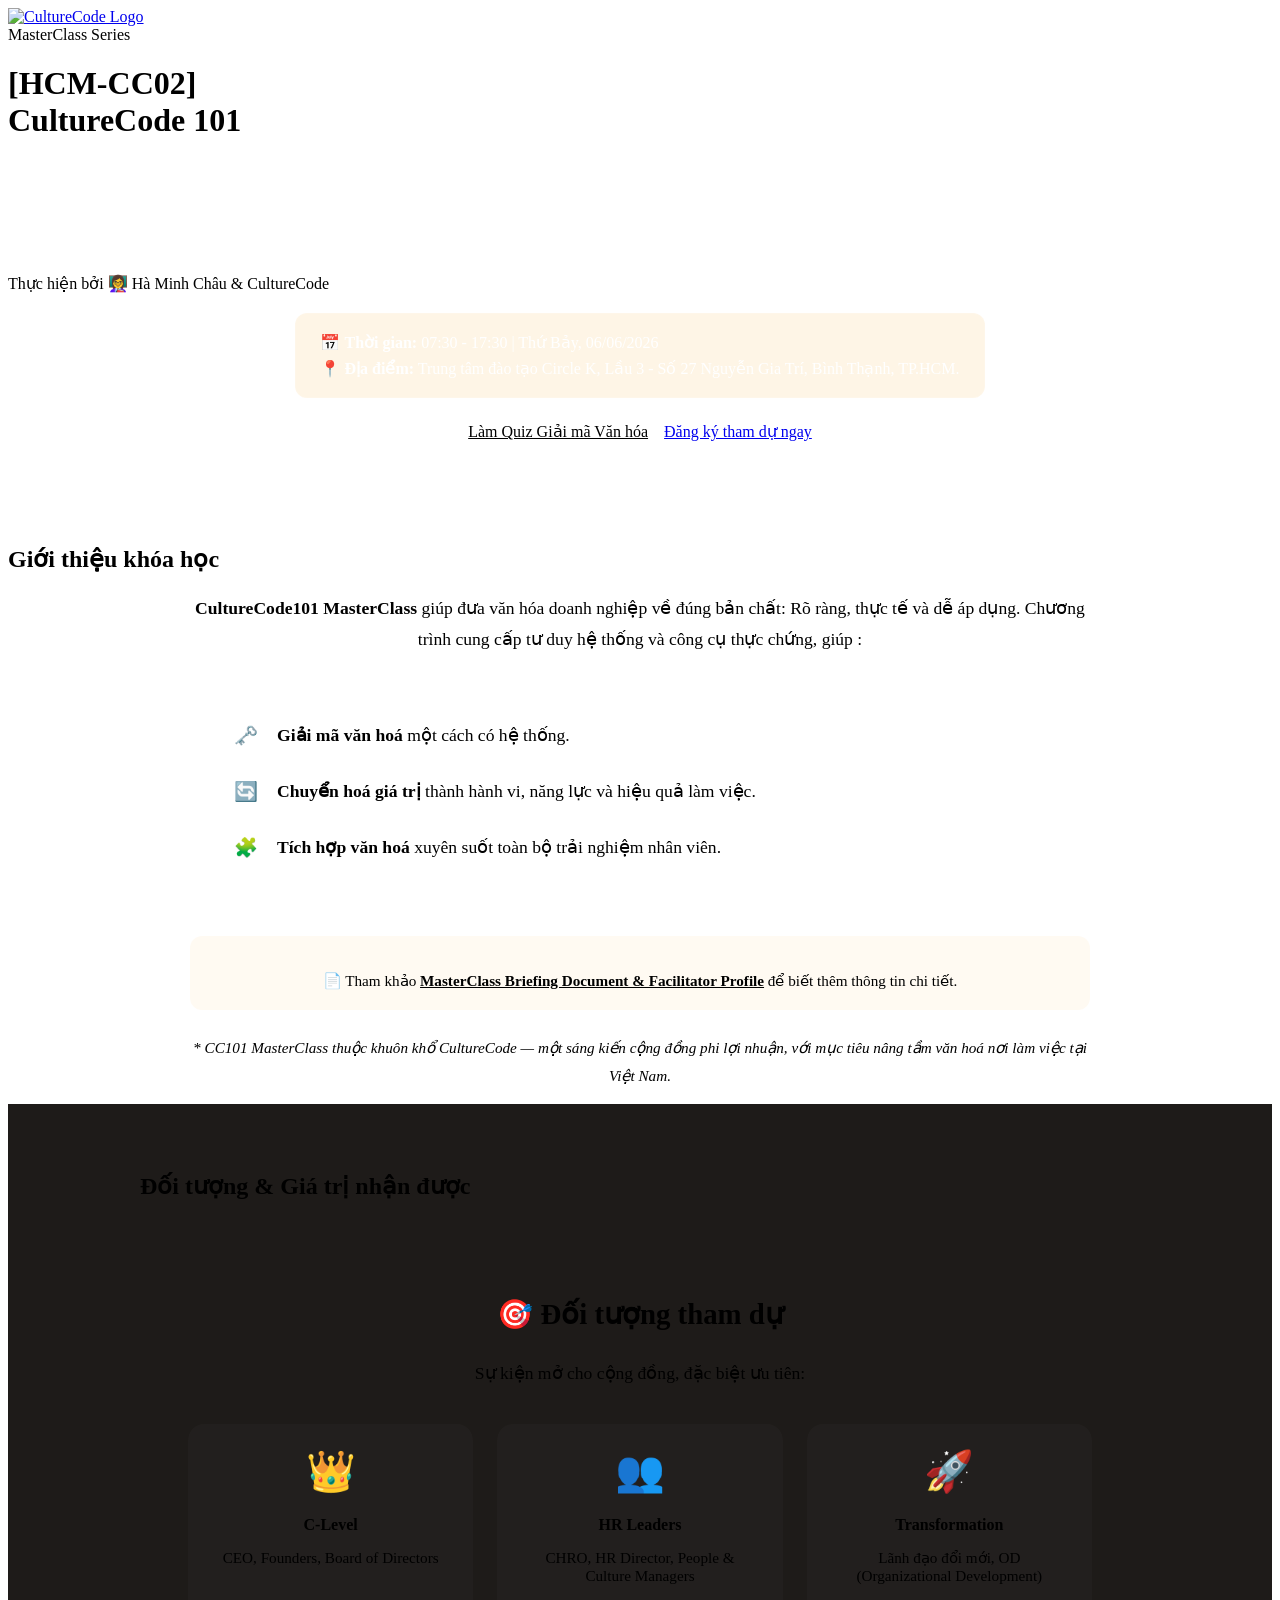
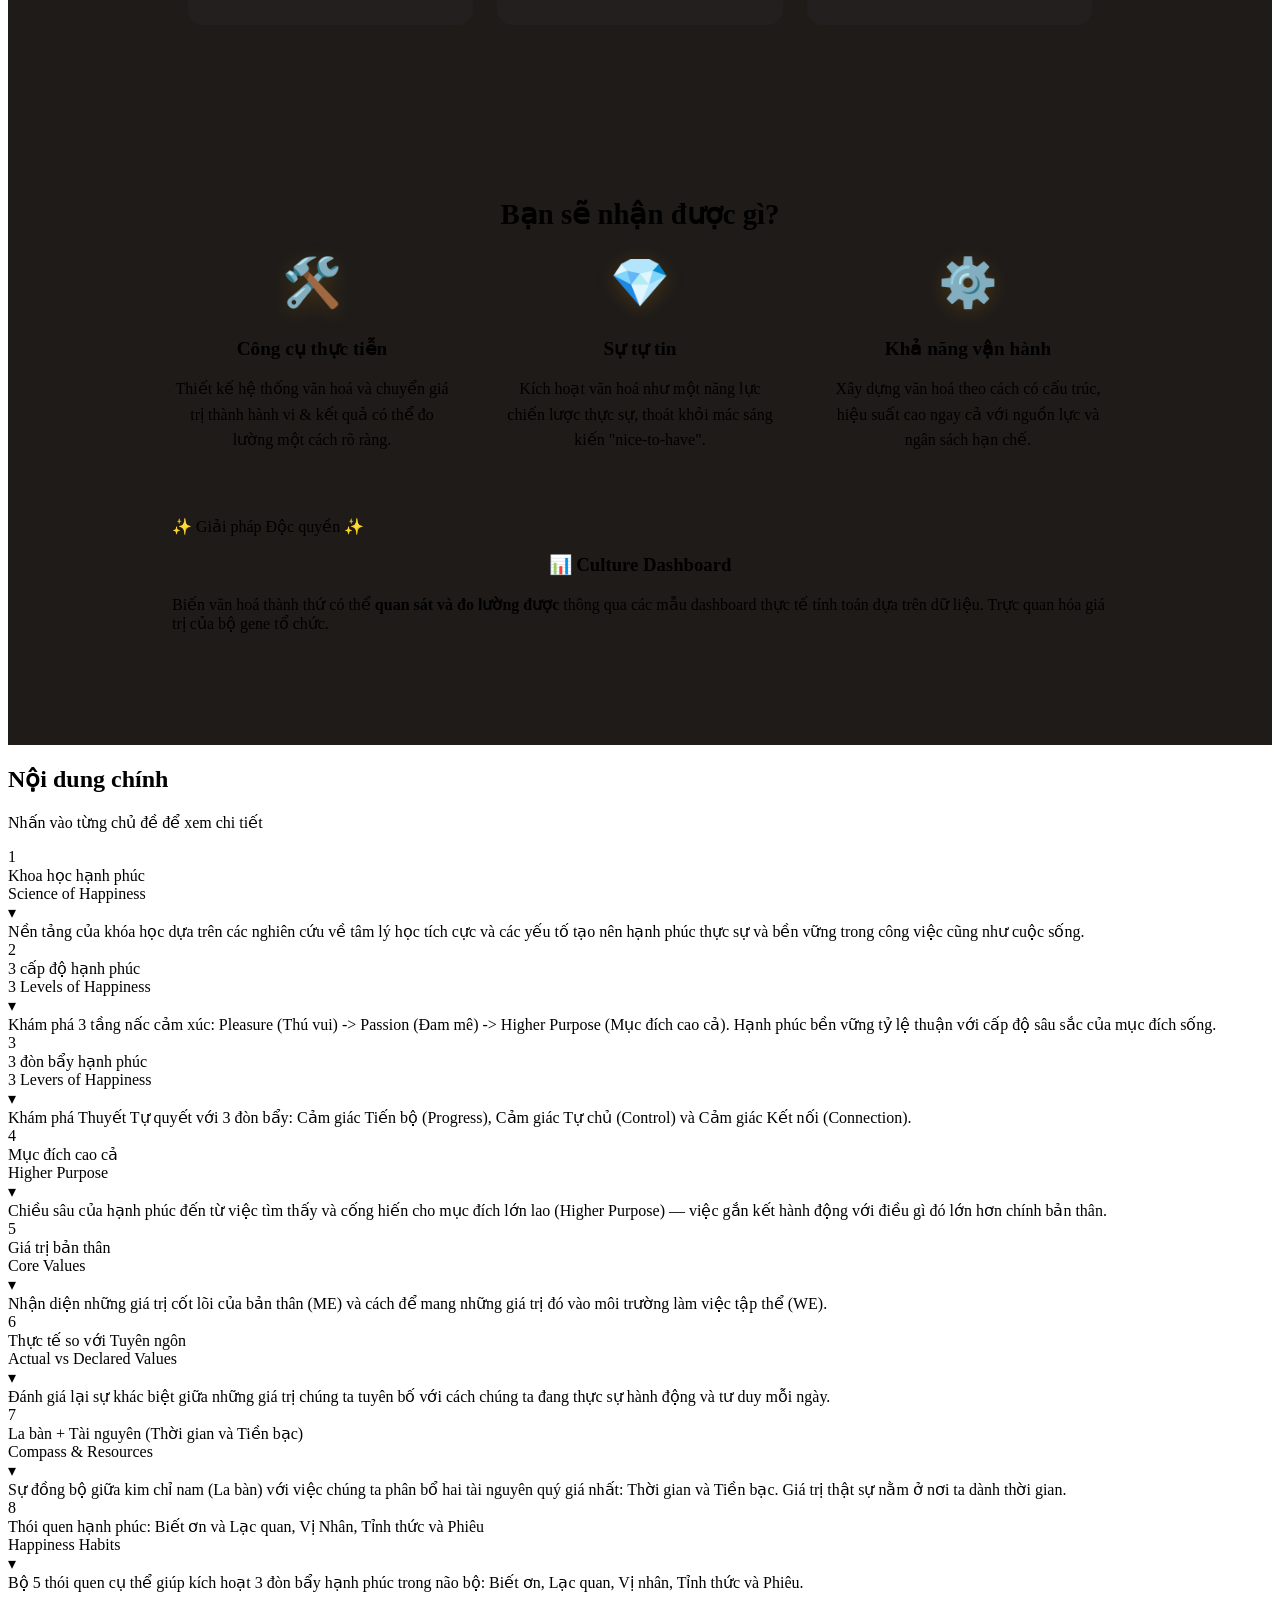
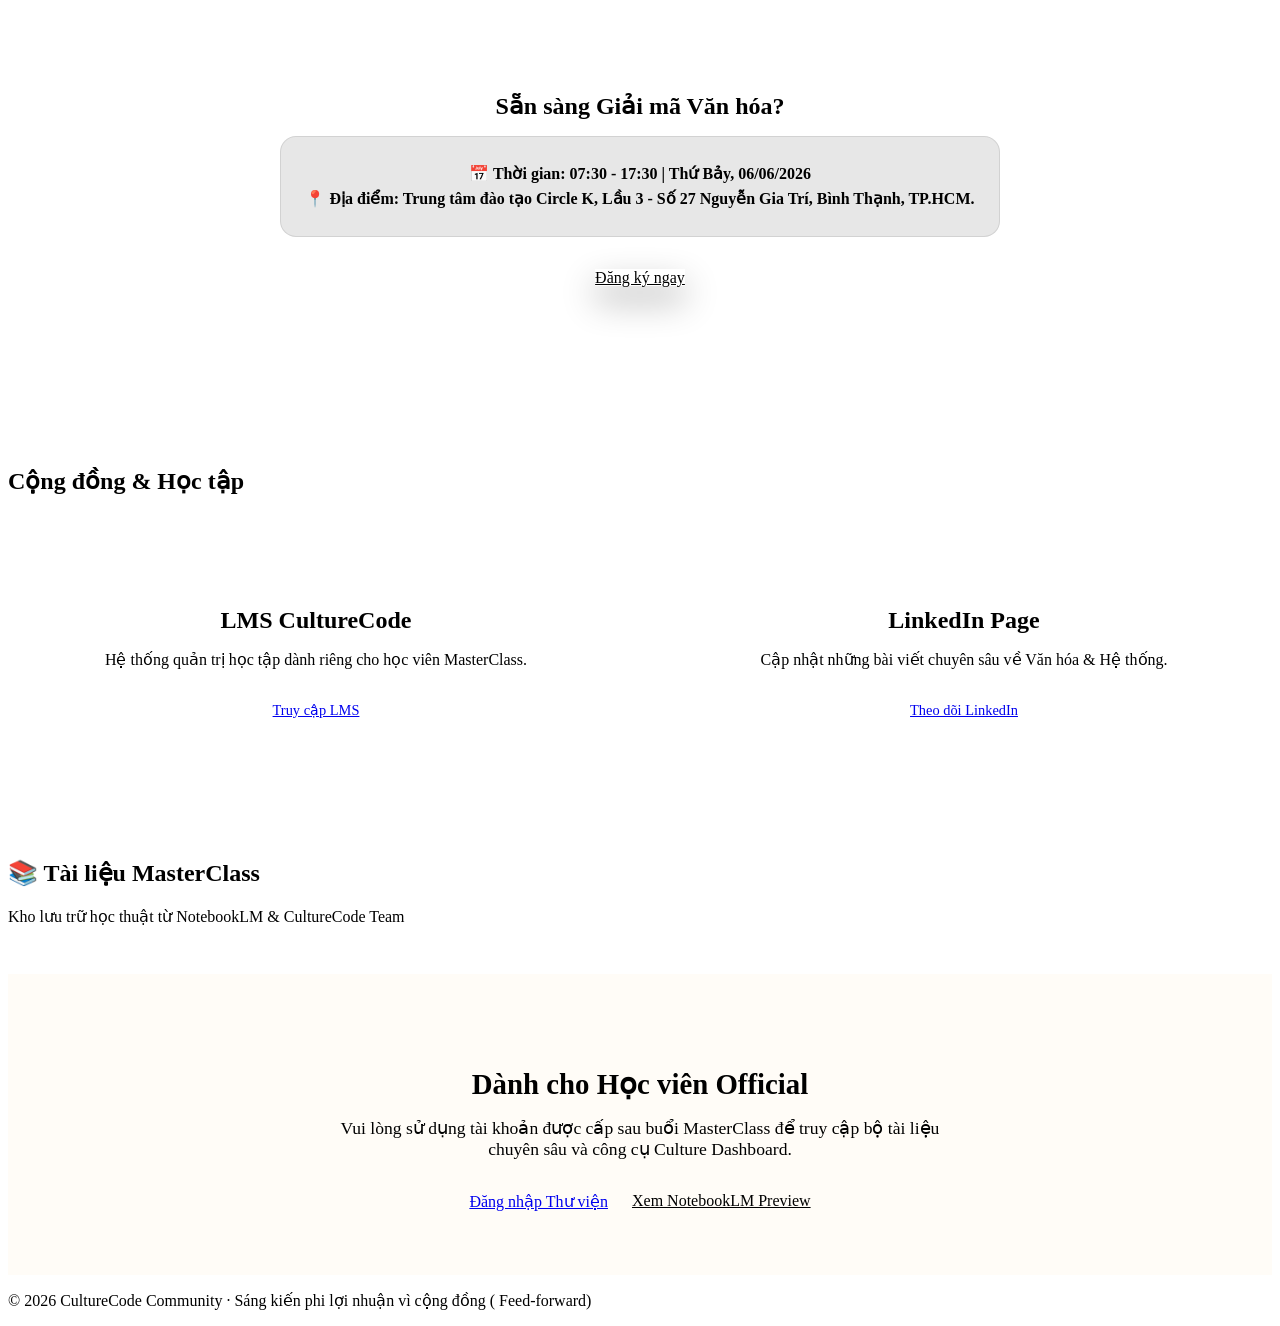
==== commit 4d8ef7d3: "Standardize brand to CultureCode and enhance quiz feedback styles" ====
--- a/index.html
+++ b/index.html
@@ -4,24 +4,24 @@
 <head>
   <meta charset="UTF-8" />
   <meta name="viewport" content="width=device-width, initial-scale=1.0" />
-  <title>Delivering Happiness — Culture Code Community</title>
+  <title>CultureCode 101 — Giải mã Văn hóa Doanh nghiệp</title>
   <meta name="description"
-    content="Sáng kiến kiến tạo văn hóa hạnh phúc bền vững cho cá nhân, gia đình, tổ chức và cộng đồng từ Hà Minh Châu & Culture Code Team." />
+    content="Chương trình đào tạo chuyên sâu về xây dựng VHDL từ CultureCode Community." />
 
   <!-- Schema.org for Google/Zalo -->
-  <meta itemprop="name" content="Delivering Happiness — Culture Code Community">
+  <meta itemprop="name" content="CultureCode 101 — Giải mã Văn hóa Doanh nghiệp">
   <meta itemprop="description"
-    content="Sáng kiến kiến tạo văn hóa hạnh phúc bền vững cho cá nhân, gia đình, tổ chức và cộng đồng.">
-  <meta itemprop="image" content="https://culturecodefeedforward.github.io/DeliveringHappiness/data/logo.jpg">
+    content="Khóa học cung cấp phương pháp luận và công cụ thực thi văn hóa doanh nghiệp hiện đại.">
+  <meta itemprop="image" content="data/logo_cc101.jpg">
 
   <!-- Open Graph / Social Media Preview -->
-  <meta property="og:title" content="Delivering Happiness — Culture Code Community" />
+  <meta property="og:title" content="CultureCode 101 — Giải mã Văn hóa Doanh nghiệp" />
   <meta property="og:description"
-    content="Sáng kiến kiến tạo văn hóa hạnh phúc bền vững cho cá nhân, gia đình, tổ chức và cộng đồng." />
-  <meta property="og:image" content="https://culturecodefeedforward.github.io/DeliveringHappiness/data/logo.jpg" />
-  <meta property="og:url" content="https://culturecodefeedforward.github.io/DeliveringHappiness/" />
+    content="Giải mã văn hóa qua 5 biểu hiện, 3 đòn bẩy và 4 cấp độ trưởng thành." />
+  <meta property="og:image" content="data/logo_cc101.jpg" />
+  <meta property="og:url" content="https://culturecode.lms/cc101" />
   <meta property="og:type" content="website" />
-  <meta property="og:site_name" content="Culture Code Community" />
+  <meta property="og:site_name" content="CultureCode Community" />
 
   <link rel="preconnect" href="https://fonts.googleapis.com" />
   <link href="https://fonts.googleapis.com/css2?family=Be+Vietnam+Pro:wght@300;400;600;700;800&display=swap"
@@ -35,37 +35,41 @@
   <nav class="top-nav">
     <a href="https://www.linkedin.com/company/culturecodecommunity/posts/?feedView=all" target="_blank"
       class="nav-brand">
-      <img src="data/logo.jpg" alt="Culture Code Logo" class="nav-logo-img" />
+      <img src="data/logo.jpg" alt="CultureCode Logo" class="nav-logo-img" />
     </a>
   </nav>
 
   <!-- HEADER -->
   <header class="hero">
-
-    <h1 class="hero-title" style="margin-bottom: 0.2rem; line-height: 1.1;">Delivering<br /><span
-        class="accent">Happiness</span></h1>
-    <h2 style="font-size: 2.3rem; font-weight: 700; color: #fff; margin-bottom: 0.3rem; letter-spacing: 1px;">
-      Trao gửi Hạnh phúc
+    <div class="hero-badge">MasterClass Series</div>
+    <h1 class="hero-title">[HCM-CC02]<br /><span class="accent">CultureCode 101</span></h1>
+    <h2 style="font-size: 2rem; font-weight: 700; color: #fff; margin-bottom: 0.3rem;">
+      Decode Culture for All. As It Should Be.
     </h2>
-    <p
-      style="font-size: 1.25rem; font-weight: 300; color: rgba(255,255,255,0.85); margin-bottom: 1.8rem; letter-spacing: 1px;">
-      🔬 Hệ điều hành Khoa học Hạnh phúc (Science of Happiness)
+    <p style="font-size: 1.2rem; color: rgba(255,255,255,0.85); margin-bottom: 1.8rem;">
+      Phân tích &amp; Thực thi theo chuẩn mực bài bản đã được thực chứng thành công
     </p>
-    <div class="hero-meta"
-      style="justify-content: center; font-size: 1.05rem; color: rgba(255,255,255,0.7); flex-direction: column; gap: 5px;">
-      <span style="font-style: italic;">Sáng kiến phi lợi nhuận vì cộng đồng ( Feed-forward) từ</span>
-      <span>👩‍🏫 <a href="https://www.linkedin.com/company/culturecodecommunity/posts/?feedView=all" target="_blank"
-          style="color: inherit; text-decoration: none; border-bottom: 1px dashed rgba(255,255,255,0.4);">Hà Minh
-          Châu và Culture Code Team</a></span>
-    </div>
-
-
-    <div style="display: flex; flex-direction: column; align-items: center; margin-top: 20px;">
-      <a href="register.html" class="btn-primary">Quan tâm đến chương trình</a>
+    <div class="hero-meta">
+      <span>Thực hiện bởi</span>
+      <span>👩‍🏫 <a href="#" style="color: inherit; text-decoration: none;">Hà Minh Châu & CultureCode</a></span>
+    </div>
+
+
+    <div style="display: flex; flex-direction: column; align-items: center; margin-top: 20px; gap: 1rem;">
+      <div style="background: rgba(245, 158, 11, 0.1); border: 1px solid rgba(255, 255, 255, 0.1); padding: 1rem 1.5rem; border-radius: 12px; margin-bottom: 0.5rem; max-width: 800px; backdrop-filter: blur(5px);">
+        <p style="color: #fff; line-height: 1.6; margin: 0;">
+          📅 <strong>Thời gian:</strong> 07:30 - 17:30 | Thứ Bảy, 06/06/2026<br />
+          📍 <strong>Địa điểm:</strong> Trung tâm đào tạo Circle K, Lầu 3 - Số 27 Nguyễn Gia Trí, Bình Thạnh, TP.HCM.
+        </p>
+      </div>
+      <div style="display: flex; gap: 1rem;">
+        <a href="assessment" class="btn-primary" style="background: white; color: var(--accent);">Làm Quiz Giải mã Văn hóa</a>
+        <a href="register" class="btn-primary">Đăng ký tham dự ngay</a>
+      </div>
       <p
         style="font-size: 0.9rem; color: rgba(255,255,255,0.6); margin-top: 10px; max-width: 600px; line-height: 1.5; text-align: center;">
-        Đây là hoạt động phi lợi nhuận, tất cả học viên được miễn phí đào tạo. Phí tham dự bao gồm chi phí thuê địa
-        điểm, ăn trưa, teabreak và tài liệu thanh toán trực tiếp cho đối tác hỗ trợ.
+        Chi phí hậu cần: <strong>300.000đ/học viên</strong> (Bao gồm teabreak, ăn trưa, tài liệu). 
+        Học phí đào tạo 100% miễn phí.
       </p>
     </div>
   </header>
@@ -73,29 +77,102 @@
   <!-- OVERVIEW / OBJECTIVES -->
   <section class="section overview" id="overview">
     <div class="container">
-      <h2 class="section-title">Mục tiêu khoá học</h2>
-      <div style="text-align: center; max-width: 800px; margin: 0 auto;">
-        <p style="font-size: 1.25rem; line-height: 1.6; color: var(--mid);">
-          ✨ Hiểu sâu hơn kiến thức, chia sẻ trải nghiệm và cùng thực hành để cảm nhận, lý giải hạnh phúc và thật sự biến
-          hạnh phúc thành thói quen cho cá nhân, gia đình, tổ chức và cộng đồng.
-        </p>
-        <div style="font-size: 3.5rem; margin-top: 2.5rem; display: flex; justify-content: center; gap: 40px;">
-          <div style="display: flex; flex-direction: column; align-items: center; gap: 10px;"><span
-              title="Cá nhân">👤</span><span style="font-size: 0.9rem; font-weight: 600; color: var(--mid);">Cá
-              nhân</span></div>
-          <div style="display: flex; flex-direction: column; align-items: center; gap: 10px;"><span
-              title="Gia đình">🏠</span><span style="font-size: 0.9rem; font-weight: 600; color: var(--mid);">Gia
-              đình</span></div>
-          <div style="display: flex; flex-direction: column; align-items: center; gap: 10px;"><span
-              title="Tổ chức">🏢</span><span style="font-size: 0.9rem; font-weight: 600; color: var(--mid);">Tổ
-              chức</span></div>
-          <div style="display: flex; flex-direction: column; align-items: center; gap: 10px;"><span
-              title="Cộng đồng">🌍</span><span style="font-size: 0.9rem; font-weight: 600; color: var(--mid);">Cộng
-              đồng</span></div>
-        </div>
-      </div>
-    </div>
-  </section>
+      <h2 class="section-title">Giới thiệu khóa học</h2>
+      <div style="max-width: 900px; margin: 0 auto; color: var(--light-text); line-height: 1.8; font-size: 1.1rem;">
+        <p style="margin-bottom: 1.5rem; text-align: center;">
+          <strong style="color: var(--white);">CultureCode101 MasterClass</strong> giúp đưa văn hóa doanh nghiệp về đúng bản chất: Rõ ràng, thực tế và dễ áp dụng. Chương trình cung cấp tư duy hệ thống và công cụ thực chứng, giúp :
+        </p>
+        
+        <div class="card" style="padding: 2.5rem; margin-bottom: 2rem;">
+          <ul style="list-style: none; padding: 0; margin: 0;">
+            <li style="margin-bottom: 1.5rem; display: flex; align-items: flex-start; gap: 15px;">
+              <span style="background: var(--accent); color: white; width: 32px; height: 32px; display: flex; align-items: center; justify-content: center; border-radius: 50%; font-weight: bold; flex-shrink: 0; font-size: 1.2rem;">🗝️</span>
+              <span><strong>Giải mã văn hoá</strong> một cách có hệ thống.</span>
+            </li>
+            <li style="margin-bottom: 1.5rem; display: flex; align-items: flex-start; gap: 15px;">
+              <span style="background: var(--accent); color: white; width: 32px; height: 32px; display: flex; align-items: center; justify-content: center; border-radius: 50%; font-weight: bold; flex-shrink: 0; font-size: 1.2rem;">🔄</span>
+              <span><strong>Chuyển hoá giá trị</strong> thành hành vi, năng lực và hiệu quả làm việc.</span>
+            </li>
+            <li style="display: flex; align-items: flex-start; gap: 15px;">
+              <span style="background: var(--accent); color: white; width: 32px; height: 32px; display: flex; align-items: center; justify-content: center; border-radius: 50%; font-weight: bold; flex-shrink: 0; font-size: 1.2rem;">🧩</span>
+              <span><strong>Tích hợp văn hoá</strong> xuyên suốt toàn bộ trải nghiệm nhân viên.</span>
+            </li>
+          </ul>
+        </div>
+        <div style="margin-top: 2rem; padding: 1rem; background: rgba(245, 158, 11, 0.05); border-radius: 12px; border: 1px dashed var(--accent); text-align: center;">
+          <p style="margin-bottom: 0; color: var(--white); font-size: 0.95rem;">
+            📄 Tham khảo <strong><a href="https://drive.google.com/drive/folders/1xTdXrbQlhll1veF82tbyhINd-EVy9B6g?usp=sharing" target="_blank" style="color: var(--accent); text-decoration: underline;">MasterClass Briefing Document & Facilitator Profile</a></strong> để biết thêm thông tin chi tiết.
+          </p>
+        </div>
+        <p style="font-style: italic; color: var(--light-text); text-align: center; font-size: 0.95rem; margin-top: 1.5rem;">
+          * CC101 MasterClass thuộc khuôn khổ CultureCode — một sáng kiến cộng đồng phi lợi nhuận, với mục tiêu nâng tầm văn hoá nơi làm việc tại Việt Nam.
+        </p>
+      </div>
+    </div>
+  </section>
+
+  <!-- AUDIENCE & BENEFITS -->
+  <section class="section" style="background: #1e1b19; padding: 3rem 1.5rem;">
+    <div class="container" style="max-width: 1000px; margin: 0 auto;">
+      <h2 class="section-title">Đối tượng & Giá trị nhận được</h2>
+      
+      <!-- Đối tượng -->
+      <div class="card" style="padding: 3rem; margin-bottom: 3rem;">
+        <h3 style="color: var(--white); font-size: 1.8rem; margin-bottom: 2rem; text-align: center; font-weight: 800;">🎯 Đối tượng tham dự</h3>
+        <p style="text-align: center; color: var(--light-text); margin-bottom: 2.5rem; font-size: 1.1rem;">Sự kiện mở cho cộng đồng, đặc biệt ưu tiên:</p>
+        <div style="display: grid; grid-template-columns: repeat(auto-fit, minmax(200px, 1fr)); gap: 1.5rem; text-align: center;">
+          <div style="padding: 1.5rem; background: rgba(255,255,255,0.02); border-radius: 16px;">
+            <div style="font-size: 2.5rem; margin-bottom: 1rem;">👑</div>
+            <h4 style="color: var(--white); font-weight: 700; margin-bottom: 0.5rem;">C-Level</h4>
+            <p style="font-size: 0.95rem; color: var(--light-text);">CEO, Founders, Board of Directors</p>
+          </div>
+          <div style="padding: 1.5rem; background: rgba(255,255,255,0.02); border-radius: 16px;">
+            <div style="font-size: 2.5rem; margin-bottom: 1rem;">👥</div>
+            <h4 style="color: var(--white); font-weight: 700; margin-bottom: 0.5rem;">HR Leaders</h4>
+            <p style="font-size: 0.95rem; color: var(--light-text);">CHRO, HR Director, People & Culture Managers</p>
+          </div>
+          <div style="padding: 1.5rem; background: rgba(255,255,255,0.02); border-radius: 16px;">
+            <div style="font-size: 2.5rem; margin-bottom: 1rem;">🚀</div>
+            <h4 style="color: var(--white); font-weight: 700; margin-bottom: 0.5rem;">Transformation</h4>
+            <p style="font-size: 0.95rem; color: var(--light-text);">Lãnh đạo đổi mới, OD (Organizational Development)</p>
+          </div>
+        </div>
+      </div>
+
+      <!-- Giá trị -->
+      <div class="card" style="padding: 3rem 2rem;">
+        <h3 style="color: var(--white); font-size: 1.8rem; margin-bottom: 1.5rem; text-align: center; font-weight: 800;">Bạn sẽ nhận được gì?</h3>
+        
+        <div style="display: grid; grid-template-columns: repeat(auto-fit, minmax(250px, 1fr)); gap: 3rem; margin-bottom: 3rem;">
+          <div style="text-align: center;">
+            <div style="font-size: 3rem; margin-bottom: 1.5rem; text-shadow: 0 4px 20px rgba(245,158,11,0.2);">🛠️</div>
+            <h4 style="font-size: 1.2rem; color: var(--white); margin-bottom: 1rem; font-weight: 700;">Công cụ thực tiễn</h4>
+            <p style="color: var(--light-text); font-size: 1rem; line-height: 1.6;">Thiết kế hệ thống văn hoá và chuyển giá trị thành hành vi & kết quả có thể đo lường một cách rõ ràng.</p>
+          </div>
+          <div style="text-align: center;">
+            <div style="font-size: 3rem; margin-bottom: 1.5rem; text-shadow: 0 4px 20px rgba(245,158,11,0.2);">💎</div>
+            <h4 style="font-size: 1.2rem; color: var(--white); margin-bottom: 1rem; font-weight: 700;">Sự tự tin</h4>
+            <p style="color: var(--light-text); font-size: 1rem; line-height: 1.6;">Kích hoạt văn hoá như một năng lực chiến lược thực sự, thoát khỏi mác sáng kiến "nice-to-have".</p>
+          </div>
+          <div style="text-align: center;">
+            <div style="font-size: 3rem; margin-bottom: 1.5rem; text-shadow: 0 4px 20px rgba(245,158,11,0.2);">⚙️</div>
+            <h4 style="font-size: 1.2rem; color: var(--white); margin-bottom: 1rem; font-weight: 700;">Khả năng vận hành</h4>
+            <p style="color: var(--light-text); font-size: 1rem; line-height: 1.6;">Xây dựng văn hoá theo cách có cấu trúc, hiệu suất cao ngay cả với nguồn lực và ngân sách hạn chế.</p>
+          </div>
+        </div>
+
+        <!-- Dashboard Highlight -->
+        <div class="dashboard-card">
+          <div class="badge">✨ Giải pháp Độc quyền ✨</div>
+          <h3 style="display: flex; align-items: center; justify-content: center; gap: 10px;">📊 Culture Dashboard</h3>
+          <p>
+            Biến văn hoá thành thứ có thể <strong>quan sát và đo lường được</strong> thông qua các mẫu dashboard thực tế tính toán dựa trên dữ liệu. Trực quan hóa giá trị của bộ gene tổ chức.
+          </p>
+        </div>
+      </div>
+    </div>
+  </section>
+
 
   <!-- TOPICS / NỘI DUNG CHÍNH -->
   <section class="section topics" id="topics">
@@ -106,150 +183,61 @@
     </div>
   </section>
 
-  <!-- 3 LEVELS & 3 LEVERS (NỘI DUNG CHI TIẾT) -->
-  <section class="section details" id="details"
-    style="padding-top: 5rem; border-top: 1px solid rgba(255,255,255,0.05);">
-    <div class="container">
-      <h2 class="section-title" style="color: var(--warm-yellow); margin-bottom: 3rem;">Nội dung chi tiết</h2>
-
-      <!-- 3 LEVELS OF HAPPINESS -->
-      <div id="levels-of-happiness" style="margin-bottom: 4rem;">
-        <h3 style="text-align: center; font-size: 2rem; margin-bottom: 2rem; font-weight: 700;">3 Cấp độ Hạnh phúc</h3>
-        <div class="levers-grid" style="grid-template-columns: repeat(3, 1fr);">
-
-          <div class="lever-card">
-            <div class="lever-icon" style="background:linear-gradient(135deg,#fcd34d,#fbbf24)">🍦</div>
-            <h3>Pleasure</h3>
-            <p class="lever-en">Thú vui</p>
-          </div>
-
-          <div class="lever-card">
-            <div class="lever-icon" style="background:linear-gradient(135deg,#fb923c,#f97316)">🔥</div>
-            <h3>Passion</h3>
-            <p class="lever-en">Đam mê</p>
-          </div>
-
-          <div class="lever-card">
-            <div class="lever-icon" style="background:linear-gradient(135deg,#ef4444,#dc2626)">🌟</div>
-            <h3>Higher Purpose</h3>
-            <p class="lever-en">Mục đích cao cả</p>
-          </div>
-
-        </div>
-      </div>
-
-      <!-- 3 LEVERS -->
-      <h3 style="text-align: center; font-size: 2rem; margin-top: 4rem; margin-bottom: 1.5rem; font-weight: 700;">3 Đòn
-        bẩy Hạnh phúc</h3>
-      <p class="section-sub">Dựa trên Thuyết Tự quyết (Self-Determination Theory)</p>
-      <div class="levers-grid">
-
-        <div class="lever-card">
-          <div class="lever-icon" style="background:linear-gradient(135deg,#f59e0b,#f97316)">📈</div>
-          <h3>Cảm giác Tiến bộ</h3>
-          <p class="lever-en">Sense of Progress</p>
-        </div>
-
-        <div class="lever-card">
-          <div class="lever-icon" style="background:linear-gradient(135deg,#3b82f6,#6366f1)">🎮</div>
-          <h3>Cảm giác Tự chủ</h3>
-          <p class="lever-en">Sense of Control</p>
-        </div>
-
-        <div class="lever-card">
-          <div class="lever-icon" style="background:linear-gradient(135deg,#10b981,#14b8a6)">🤝</div>
-          <h3>Cảm giác Kết nối</h3>
-          <p class="lever-en">Sense of Connectedness</p>
-        </div>
-
-      </div>
-      <div class="levers-note">
-        <strong>Ba đòn bẩy → 5 thói quen:</strong> Tiến bộ + Tự chủ + Kết nối được thể hiện cụ thể qua 5 thói quen hạnh
-        phúc.
-      </div>
-    </div>
-  </section>
-
-  <!-- 5 HABITS -->
-  <section class="section habits" id="habits">
-    <div class="container">
-      <h2 class="section-title">5 Thói quen Hạnh phúc</h2>
-      <p style="text-align: center; margin-bottom: 2.5rem; color: var(--mid);">Năm thói quen là công cụ để kích hoạt ba
-        đòn bẩy hạnh phúc</p>
-      <div class="habits-grid">
-        <div class="habit-item" style="--color: #f59e0b">
-          <div class="habit-num">1</div>
-          <div class="habit-body">
-            <h3>Tỉnh thức</h3>
-            <p>Mindfulness — Tập trung vào hiện tại, giảm căng thẳng và tăng sự sáng suốt.</p>
-          </div>
-        </div>
-        <div class="habit-item" style="--color: #10b981">
-          <div class="habit-num">2</div>
-          <div class="habit-body">
-            <h3>Biết ơn</h3>
-            <p>Gratitude — Trân trọng những gì đang có để nuôi dưỡng tư duy tích cực.</p>
-          </div>
-        </div>
-        <div class="habit-item" style="--color: #3b82f6">
-          <div class="habit-num">3</div>
-          <div class="habit-body">
-            <h3>Lạc quan</h3>
-            <p>Optimism — Nhìn nhận cơ hội trong thách thức thông qua tư duy phản biện.</p>
-          </div>
-        </div>
-        <div class="habit-item" style="--color: #8b5cf6">
-          <div class="habit-num">4</div>
-          <div class="habit-body">
-            <h3>Phiêu (Flow)</h3>
-            <p>Flow — Trạng thái đắm chìm hoàn toàn vào công việc để đạt hiệu suất cao nhất.</p>
-          </div>
-        </div>
-        <div class="habit-item" style="--color: #ef4444">
-          <div class="habit-num">5</div>
-          <div class="habit-body">
-            <h3>Vị nhân</h3>
-            <p>Altruism — Cho đi thông minh (Giver) để tạo ra giá trị bền vững cho cộng đồng.</p>
-            <div
-              style="margin-top: 10px; font-size: 0.85rem; color: var(--mid); background: rgba(0,0,0,0.05); padding: 10px; border-radius: 4px;">
-              Phân biệt 3 nhóm: <strong>Takers</strong> (chỉ nhận), <strong>Matchers</strong> (có qua có lại) và
-              <strong>Givers</strong> (người cho đi). Đỉnh cao của Giver là thực hành <strong>Feed-forward</strong>:
-              trao đi giá trị liên tục mà không mưu cầu đáp đền trực tiếp. (Sáng kiến phi lợi nhuận vì cộng đồng -
-              Feed-forward).
-            </div>
-          </div>
-        </div>
-      </div>
-    </div>
-  </section>
-
-
   <!-- REGISTER CTA -->
   <section class="section register-cta" id="register"
-    style="background: var(--warm-yellow); color: var(--dark); text-align: center; padding: 4rem 1.5rem;">
-    <div class="container">
-      <h2 class="section-title" style="margin-bottom: 1rem;">Sẵn sàng kiến tạo văn hóa hạnh phúc?</h2>
-      <p class="section-sub" style="color: var(--dark); font-size: 1.1rem; margin-bottom: 2rem;">Hãy để lại thông tin để nhận thông báo về chương trình tiếp theo.</p>
-      <a href="register.html" class="btn-primary"
-        style="background: var(--dark); color: var(--warm-yellow); box-shadow: 0 8px 24px rgba(0,0,0,0.15);">Quan tâm đến chương trình</a>
+    style="background: linear-gradient(135deg, var(--accent), var(--accent-secondary)); color: var(--dark); text-align: center; padding: 5rem 1.5rem;">
+    <div class="container">
+      <h2 class="section-title" style="color: var(--dark); margin-bottom: 1rem;">Sẵn sàng Giải mã Văn hóa?</h2>
+      <div style="background: rgba(28, 25, 23, 0.1); padding: 1.5rem; border-radius: 16px; display: inline-block; margin-bottom: 2rem; border: 1px solid rgba(28, 25, 23, 0.1); backdrop-filter: blur(5px);">
+        <p style="margin: 0; line-height: 1.6; font-weight: 600;">
+          📅 <strong>Thời gian:</strong> 07:30 - 17:30 | Thứ Bảy, 06/06/2026<br />
+          📍 <strong>Địa điểm:</strong> Trung tâm đào tạo Circle K, Lầu 3 - Số 27 Nguyễn Gia Trí, Bình Thạnh, TP.HCM.
+        </p>
+      </div>
+      <br />
+      <a href="register" class="btn-primary"
+        style="background: var(--dark); color: var(--white); box-shadow: 0 15px 35px rgba(0,0,0,0.3); margin-top: 0.5rem; border: none;">Đăng ký ngay</a>
+    </div>
+  </section>
+
+  <!-- LMS & COMMUNITY -->
+  <section class="section community" id="community" style="background: var(--mid); padding-top: 5rem; padding-bottom: 5rem;">
+    <div class="container">
+      <h2 class="section-title">Cộng đồng & Học tập</h2>
+      <div style="display: grid; grid-template-columns: repeat(auto-fit, minmax(300px, 1fr)); gap: 2rem; margin-top: 3rem;">
+        <div class="card" style="padding: 2.5rem; text-align: center;">
+          <h3 style="margin-bottom: 1rem; font-size: 1.5rem; color: var(--white);">LMS CultureCode</h3>
+          <p style="color: var(--light-text); margin-bottom: 2rem;">Hệ thống quản trị học tập dành riêng cho học viên MasterClass.</p>
+          <a href="https://culturecode.lms/" target="_blank" class="btn-primary" style="font-size: 0.9rem; padding: 0.8rem 1.5rem;">Truy cập LMS</a>
+        </div>
+        <div class="card" style="padding: 2.5rem; text-align: center;">
+          <h3 style="margin-bottom: 1rem; font-size: 1.5rem; color: var(--white);">LinkedIn Page</h3>
+          <p style="color: var(--light-text); margin-bottom: 2rem;">Cập nhật những bài viết chuyên sâu về Văn hóa & Hệ thống.</p>
+          <a href="https://www.linkedin.com/company/culturecodecommunity/" target="_blank" class="btn-primary" style="font-size: 0.9rem; padding: 0.8rem 1.5rem;">Theo dõi LinkedIn</a>
+        </div>
+      </div>
     </div>
   </section>
 
   <!-- KNOWLEDGE LIBRARY / THƯ VIỆN KIẾN THỨC -->
-  <section class="section artifacts" id="artifacts">
-    <div class="container">
-      <h2 class="section-title">📚 Thư viện kiến thức</h2>
-      <p class="section-sub" style="margin-bottom: 3rem;">Kho lưu trữ học thuật (Dành cho thành viên)</p>
-      <div style="text-align: center; padding: 3rem; background: rgba(255,255,255,0.05); border-radius: 12px; border: 1px solid rgba(255,255,255,0.1);">
-        <p style="font-size: 1.2rem; margin-bottom: 2rem;">Vui lòng đăng nhập tài khoản thành viên để truy xuất tài liệu</p>
-        <a href="login.html" class="btn-primary">Đăng nhập ngay</a>
+  <section class="section artifacts" id="artifacts" style="background: var(--dark);">
+    <div class="container">
+      <h2 class="section-title">📚 Tài liệu MasterClass</h2>
+      <p class="section-sub" style="margin-bottom: 3rem;">Kho lưu trữ học thuật từ NotebookLM & CultureCode Team</p>
+      <div class="card" style="text-align: center; padding: 4rem; border: 2px dashed var(--accent); background: rgba(245, 158, 11, 0.03);">
+        <h3 style="color: var(--accent); margin-bottom: 1rem; font-size: 1.8rem; font-weight: 800;">Dành cho Học viên Official</h3>
+        <p style="color: var(--light-text); margin-bottom: 2rem; max-width: 600px; margin-left: auto; margin-right: auto; font-size: 1.1rem;">Vui lòng sử dụng tài khoản được cấp sau buổi MasterClass để truy cập bộ tài liệu chuyên sâu và công cụ Culture Dashboard.</p>
+        <div style="display: flex; justify-content: center; flex-wrap: wrap; gap: 1.5rem;">
+           <a href="login.html" class="btn-primary">Đăng nhập Thư viện</a>
+           <a href="https://notebooklm.google.com/notebook/3e0990f9-d746-4540-8a51-e919196679d9" target="_blank" class="btn-primary" style="background: transparent; color: var(--accent); border: 1px solid var(--accent);">Xem NotebookLM Preview</a>
+        </div>
       </div>
     </div>
   </section>
 
   <!-- FOOTER -->
   <footer class="footer">
-    <p>© 2026 Culture Code Community · Sáng kiến phi lợi nhuận vì cộng đồng ( Feed-forward)</p>
+    <p>© 2026 CultureCode Community · Sáng kiến phi lợi nhuận vì cộng đồng ( Feed-forward)</p>
   </footer>
 
   <script src="script.js"></script>
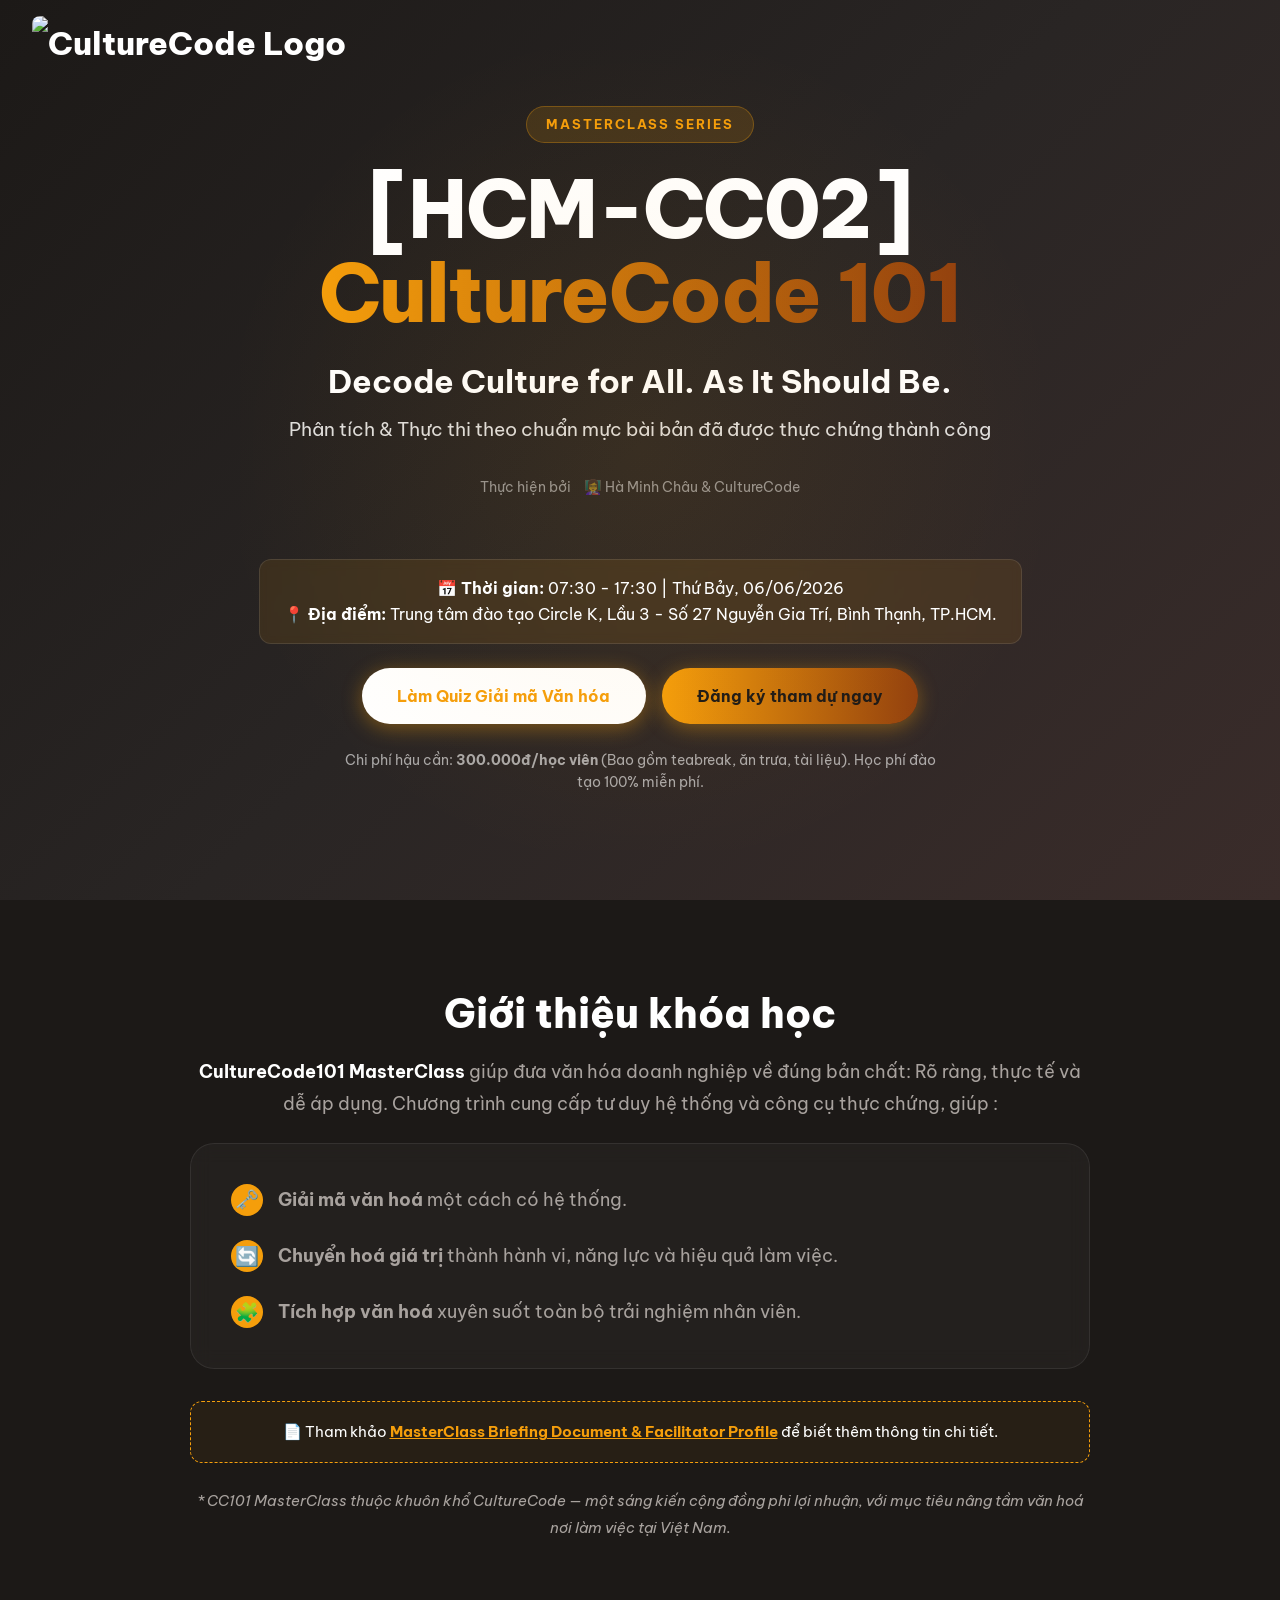
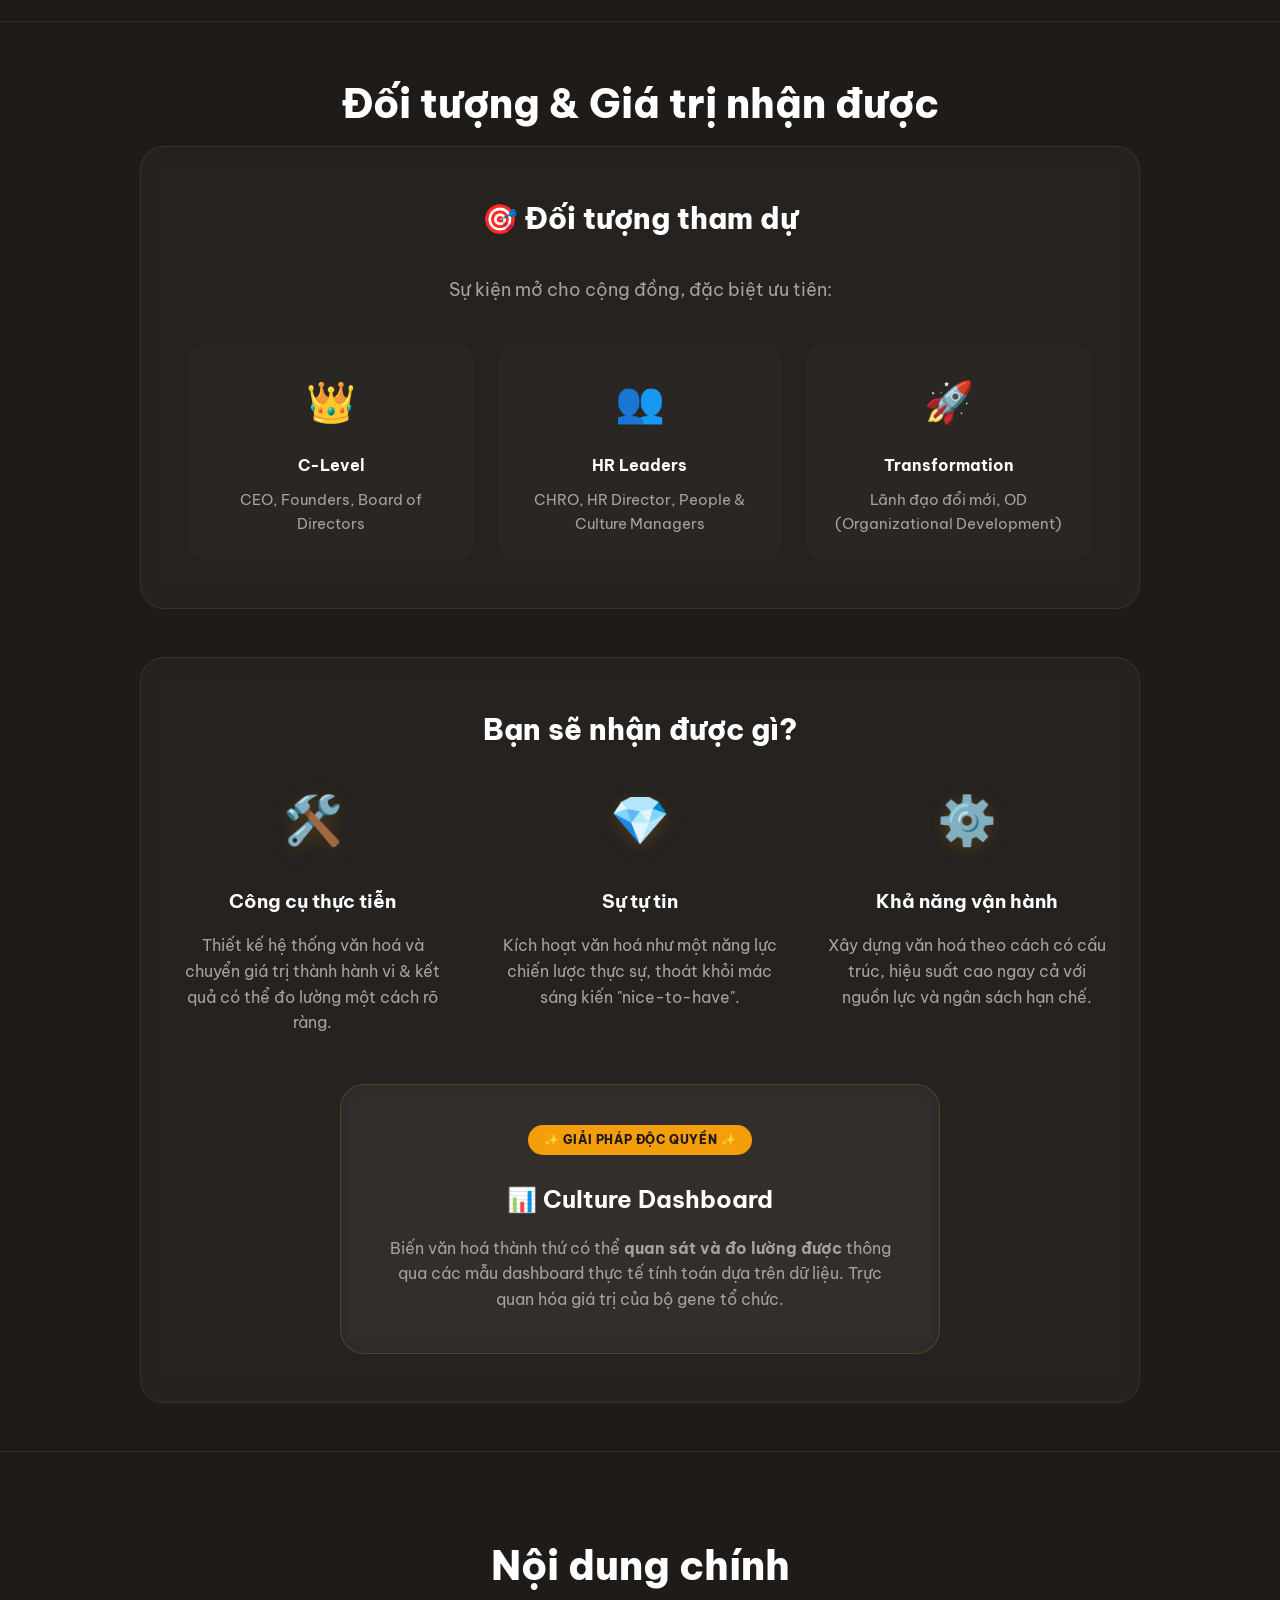
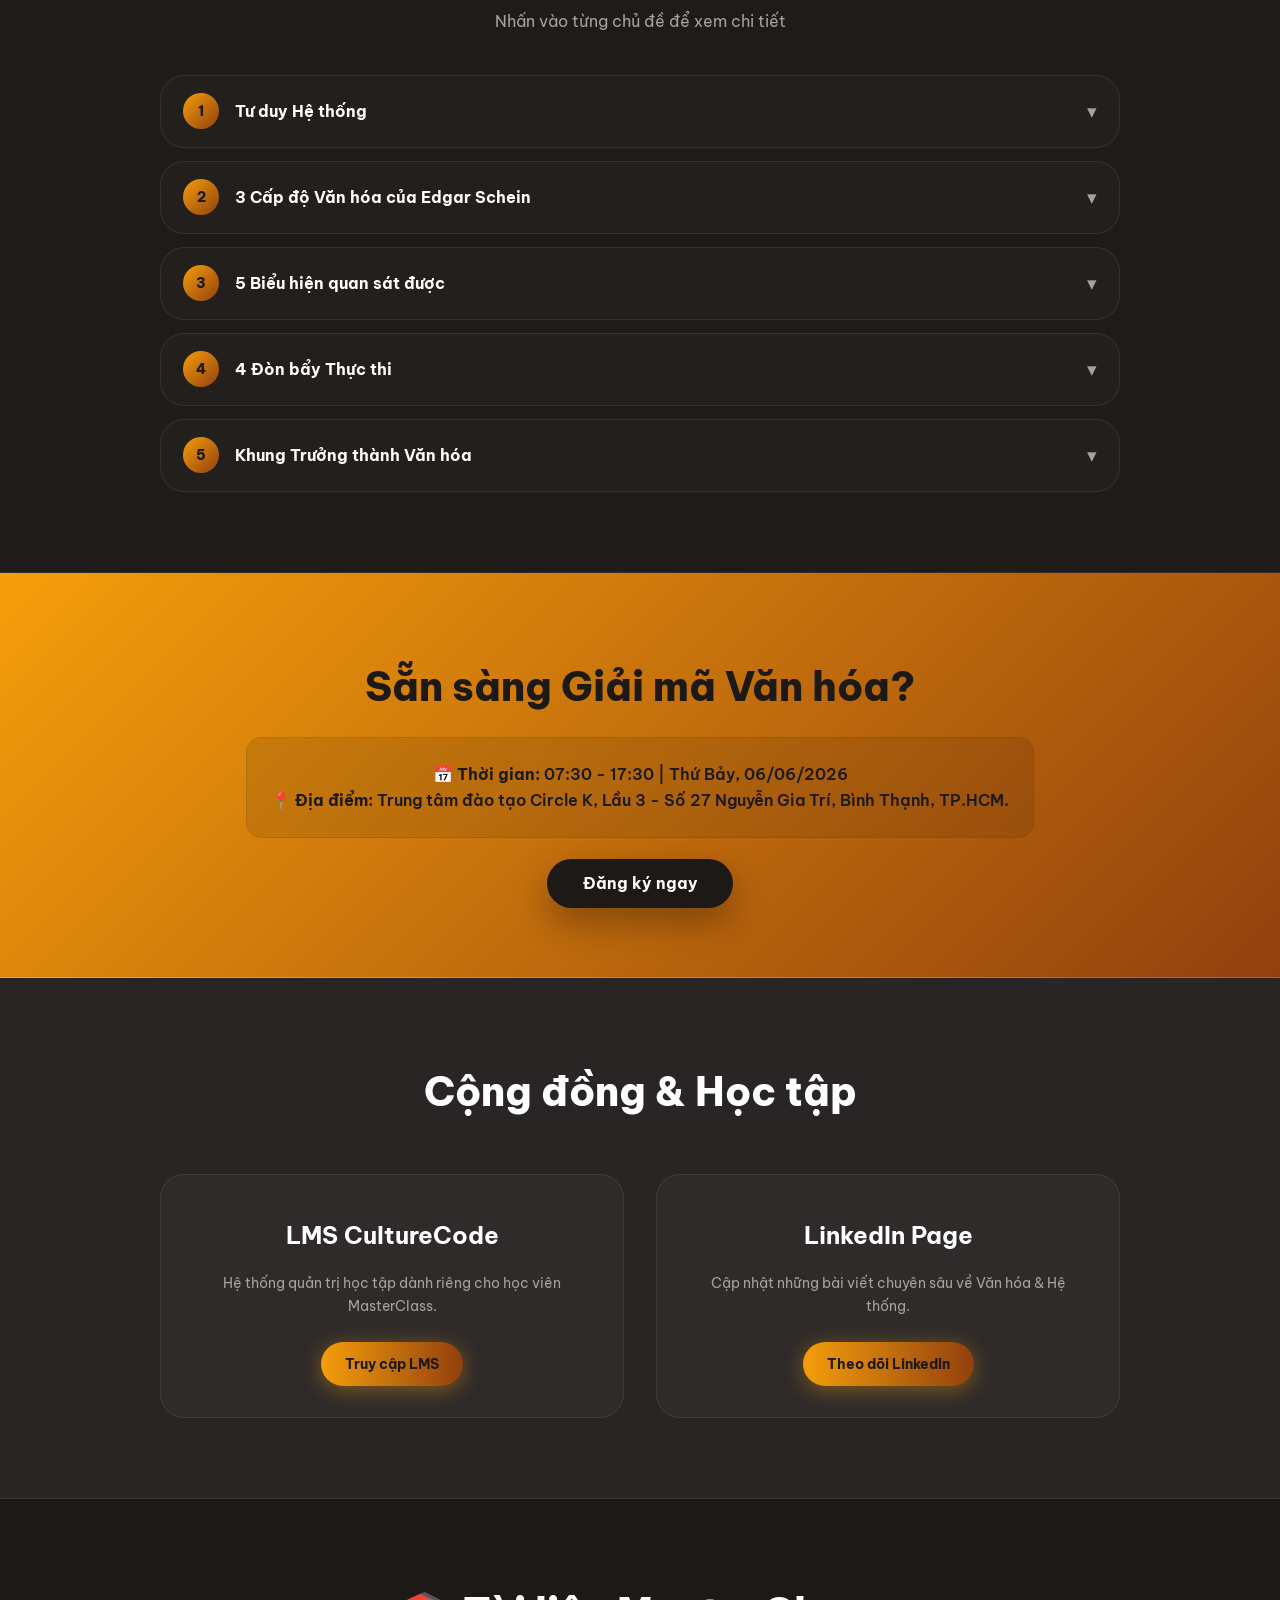
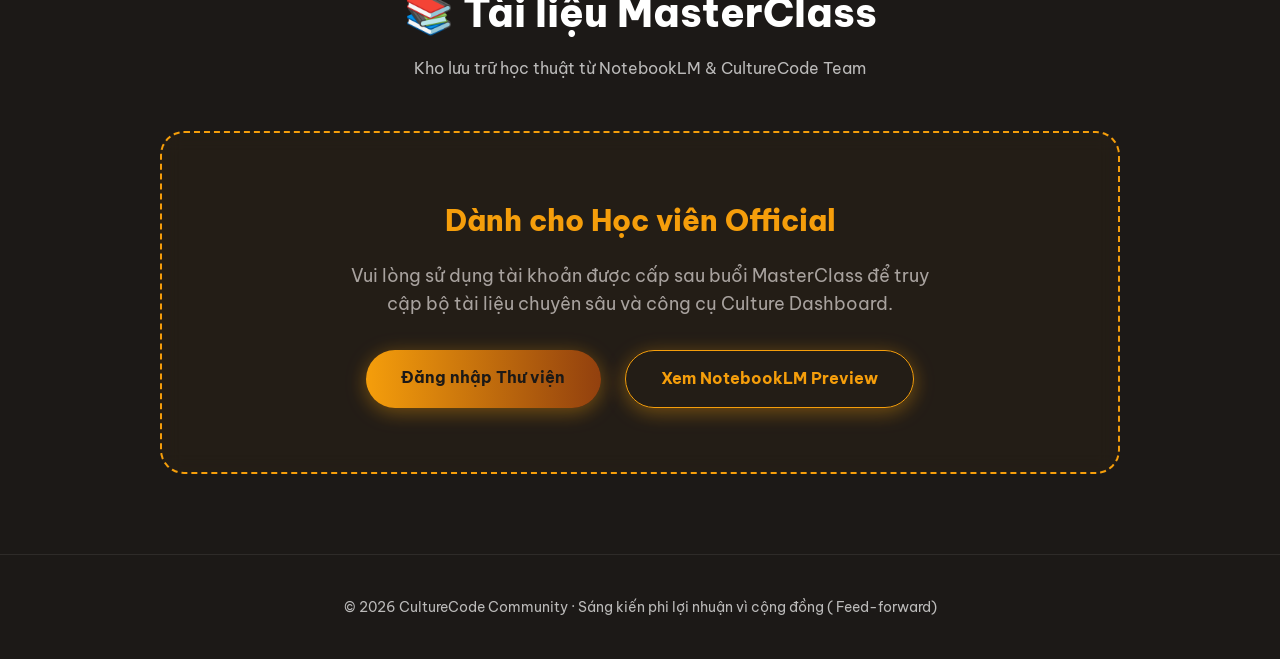
==== commit f72a4e25: "Fix dashboard text color and LMS broken link" ====
--- a/index.html
+++ b/index.html
@@ -208,7 +208,7 @@
         <div class="card" style="padding: 2.5rem; text-align: center;">
           <h3 style="margin-bottom: 1rem; font-size: 1.5rem; color: var(--white);">LMS CultureCode</h3>
           <p style="color: var(--light-text); margin-bottom: 2rem;">Hệ thống quản trị học tập dành riêng cho học viên MasterClass.</p>
-          <a href="https://culturecode.lms/" target="_blank" class="btn-primary" style="font-size: 0.9rem; padding: 0.8rem 1.5rem;">Truy cập LMS</a>
+          <a href="login.html" class="btn-primary" style="font-size: 0.9rem; padding: 0.8rem 1.5rem;">Truy cập LMS</a>
         </div>
         <div class="card" style="padding: 2.5rem; text-align: center;">
           <h3 style="margin-bottom: 1rem; font-size: 1.5rem; color: var(--white);">LinkedIn Page</h3>
--- a/styles.css
+++ b/styles.css
@@ -0,0 +1,719 @@
+*,
+*::before,
+*::after {
+  box-sizing: border-box;
+  margin: 0;
+  padding: 0;
+}
+
+:root {
+  --accent: #f59e0b;       /* DH Warm Yellow */
+  --accent-secondary: #92400e; /* Muted Burnt Amber */
+  --warm-yellow: #f59e0b;
+  --warm-orange: #92400e;
+  --dark: #1c1917;         /* DH Stone Dark */
+  --mid: #292524;          /* Stone Middle */
+  --light-text: #a8a29e;   /* Soft warm text */
+  --white: #ffffff;
+  --glass: rgba(28, 25, 23, 0.8);
+  --border: rgba(255, 255, 255, 0.08);
+  --radius: 24px;
+  --shadow: 0 20px 40px -10px rgba(0, 0, 0, 0.5);
+}
+
+@keyframes glowDashboard {
+  0% { box-shadow: 0 0 10px rgba(245, 158, 11, 0.1); border-color: rgba(245, 158, 11, 0.2); }
+  50% { box-shadow: 0 0 30px rgba(245, 158, 11, 0.4); border-color: rgba(245, 158, 11, 0.6); transform: translateY(-2px); }
+  100% { box-shadow: 0 0 10px rgba(245, 158, 11, 0.1); border-color: rgba(245, 158, 11, 0.2); }
+}
+
+html {
+  scroll-behavior: smooth;
+}
+
+body {
+  font-family: 'Be Vietnam Pro', sans-serif;
+  background: var(--dark);
+  color: #fafaf9;
+  line-height: 1.7;
+  overflow-x: hidden;
+}
+
+/* ============ HERO ============ */
+.hero {
+  min-height: 100vh;
+  background: linear-gradient(135deg, #1c1917 0%, #292524 50%, #3a2c2a 100%);
+  display: flex;
+  flex-direction: column;
+  align-items: center;
+  justify-content: center;
+  text-align: center;
+  padding: 2rem;
+  position: relative;
+  overflow: hidden;
+}
+
+.hero::before {
+  content: '';
+  position: absolute;
+  width: 800px;
+  height: 800px;
+  background: radial-gradient(circle, rgba(245, 158, 11, 0.08) 0%, transparent 75%);
+  top: 50%;
+  left: 50%;
+  transform: translate(-50%, -50%);
+  pointer-events: none;
+}
+
+.hero-badge {
+  background: rgba(245, 158, 11, 0.15);
+  border: 1px solid rgba(245, 158, 11, 0.3);
+  color: var(--warm-yellow);
+  font-size: 0.8rem;
+  font-weight: 700;
+  letter-spacing: 0.15em;
+  text-transform: uppercase;
+  padding: 0.4rem 1.2rem;
+  border-radius: 999px;
+  margin-bottom: 1.5rem;
+}
+
+.hero-title {
+  font-size: clamp(2.5rem, 8vw, 5rem);
+  font-weight: 800;
+  color: var(--white);
+  line-height: 1.05;
+  margin-bottom: 1.2rem;
+  letter-spacing: -0.02em;
+}
+
+.hero-title .accent {
+  background: linear-gradient(90deg, var(--warm-yellow), var(--warm-orange));
+  -webkit-background-clip: text;
+  -webkit-text-fill-color: transparent;
+  background-clip: text;
+}
+
+.hero-sub {
+  font-size: 1.1rem;
+  color: rgba(255, 255, 255, 0.65);
+  max-width: 540px;
+  margin-bottom: 1.5rem;
+}
+
+.hero-meta {
+  display: flex;
+  gap: 0.8rem;
+  flex-wrap: wrap;
+  justify-content: center;
+  color: rgba(255, 255, 255, 0.5);
+  font-size: 0.9rem;
+  margin-bottom: 2.5rem;
+}
+
+.btn-primary {
+  background: linear-gradient(90deg, var(--warm-yellow), var(--warm-orange));
+  color: var(--dark);
+  font-weight: 700;
+  font-size: 1rem;
+  padding: 0.9rem 2.2rem;
+  border-radius: 999px;
+  text-decoration: none;
+  transition: transform 0.2s, box-shadow 0.2s;
+  box-shadow: 0 4px 20px rgba(245, 158, 11, 0.4);
+}
+
+.btn-primary:hover {
+  transform: translateY(-2px);
+  box-shadow: 0 8px 30px rgba(245, 158, 11, 0.5);
+}
+
+/* ============ SECTIONS ============ */
+.section {
+  padding: 5rem 1.5rem;
+  border-bottom: 1px solid var(--border);
+}
+
+.section.overview {
+  background: var(--dark);
+}
+
+.section.topics {
+  background: #1e1b19; /* Slightly different dark */
+}
+
+.section.habits {
+  background: var(--dark);
+}
+
+.container {
+  max-width: 960px;
+  margin: 0 auto;
+}
+
+.section-title {
+  font-size: clamp(1.8rem, 4vw, 2.5rem);
+  font-weight: 800;
+  color: var(--white);
+  text-align: center;
+  margin-bottom: 0.5rem;
+}
+
+.section-sub {
+  text-align: center;
+  color: var(--light-text);
+  margin-bottom: 2.5rem;
+}
+
+/* ============ OVERVIEW CARDS ============ */
+.cards-grid {
+  display: grid;
+  grid-template-columns: repeat(auto-fit, minmax(200px, 1fr));
+  gap: 1.2rem;
+  margin-top: 2.5rem;
+}
+
+.card {
+  background: rgba(255, 255, 255, 0.03);
+  border: 1px solid var(--border);
+  backdrop-filter: blur(10px);
+  border-radius: var(--radius);
+  padding: 1.6rem;
+  transition: all 0.3s ease;
+}
+
+.card:hover {
+  transform: translateY(-4px);
+  background: rgba(255, 255, 255, 0.05);
+  border-color: var(--accent);
+}
+
+.card-icon {
+  font-size: 2rem;
+  margin-bottom: 0.8rem;
+}
+
+.card h3 {
+  font-size: 1.05rem;
+  font-weight: 700;
+  margin-bottom: 0.5rem;
+  color: var(--white);
+}
+
+.card p {
+  font-size: 0.9rem;
+  color: var(--light-text);
+  line-height: 1.6;
+}
+
+/* ============ DASHBOARD CARD ============ */
+.dashboard-card {
+  background: rgba(255, 255, 255, 0.03);
+  border: 1px solid rgba(245, 158, 11, 0.2);
+  border-radius: var(--radius);
+  padding: 2.5rem;
+  width: 100%;
+  max-width: 600px;
+  margin: 0 auto;
+  text-align: center;
+  position: relative;
+  animation: glowDashboard 4s infinite ease-in-out;
+  backdrop-filter: blur(12px);
+}
+
+.dashboard-card .badge {
+  background: var(--warm-yellow);
+  color: var(--dark);
+  font-size: 0.75rem;
+  font-weight: 800;
+  padding: 0.3rem 1rem;
+  border-radius: 99px;
+  display: inline-block;
+  margin-bottom: 1.5rem;
+  text-transform: uppercase;
+  letter-spacing: 0.05em;
+}
+
+.dashboard-card h3 {
+  color: var(--white);
+  font-size: 1.5rem;
+  margin-bottom: 1rem;
+}
+
+.dashboard-card p {
+  color: var(--light-text);
+  font-size: 1rem;
+  line-height: 1.6;
+}
+
+/* ============ TOPICS ============ */
+.topics-list {
+  display: flex;
+  flex-direction: column;
+  gap: 0.8rem;
+  margin-top: 2rem;
+}
+
+.topic-item {
+  background: rgba(255, 255, 255, 0.02);
+  border: 1px solid var(--border);
+  border-radius: var(--radius);
+  overflow: hidden;
+  cursor: pointer;
+  transition: all 0.3s cubic-bezier(0.4, 0, 0.2, 1);
+}
+
+.topic-item:hover {
+  background: rgba(255, 255, 255, 0.05);
+  border-color: rgba(245, 158, 11, 0.4);
+}
+
+.topic-header {
+  display: flex;
+  align-items: center;
+  gap: 1rem;
+  padding: 1.1rem 1.4rem;
+  user-select: none;
+}
+
+.topic-num {
+  width: 36px;
+  height: 36px;
+  border-radius: 50%;
+  background: linear-gradient(135deg, var(--warm-yellow), var(--warm-orange));
+  color: var(--dark);
+  font-weight: 800;
+  font-size: 0.85rem;
+  display: flex;
+  align-items: center;
+  justify-content: center;
+  flex-shrink: 0;
+}
+
+.topic-name {
+  font-weight: 700;
+  font-size: 1rem;
+  flex: 1;
+  color: var(--white);
+}
+
+.topic-en {
+  font-size: 0.8rem;
+  color: var(--light-text);
+  font-style: italic;
+}
+
+.topic-chevron {
+  color: var(--light-text);
+  font-size: 1.2rem;
+  transition: transform 0.25s;
+}
+
+.topic-item.open .topic-chevron {
+  transform: rotate(180deg);
+}
+
+.topic-body {
+  max-height: 0;
+  overflow: hidden;
+  transition: max-height 0.35s ease;
+  font-size: 0.92rem;
+  color: #fafaf9; /* Fixed: Changed from var(--mid) to readable light color */
+  padding: 0 1.4rem;
+}
+
+.topic-item.open .topic-body {
+  max-height: 300px;
+  padding-bottom: 1.2rem;
+}
+
+/* ============ HABITS ============ */
+.habits-grid {
+  display: flex;
+  flex-direction: column;
+  gap: 1.2rem;
+  margin-top: 2.5rem;
+}
+
+.habit-item {
+  display: flex;
+  gap: 1.2rem;
+  background: var(--warm-cream);
+  border-radius: var(--radius);
+  padding: 1.4rem;
+  border-left: 4px solid var(--color, var(--warm-yellow));
+}
+
+.habit-num {
+  width: 44px;
+  height: 44px;
+  border-radius: 50%;
+  background: var(--color, var(--warm-yellow));
+  color: white;
+  font-weight: 800;
+  font-size: 1.2rem;
+  display: flex;
+  align-items: center;
+  justify-content: center;
+  flex-shrink: 0;
+}
+
+.habit-body h3 {
+  font-size: 1.1rem;
+  font-weight: 700;
+  margin-bottom: 0.4rem;
+}
+
+.habit-body p {
+  font-size: 0.9rem;
+  color: var(--light-text);
+  margin-bottom: 0.5rem;
+}
+
+.habit-body em {
+  font-size: 0.82rem;
+  color: var(--light-text);
+}
+
+/* ============ LEVERS ============ */
+.levers-grid {
+  display: grid;
+  grid-template-columns: repeat(auto-fit, minmax(280px, 1fr));
+  gap: 1.5rem;
+  margin-top: 2.5rem;
+}
+
+.lever-card {
+  background: rgba(255, 255, 255, 0.03);
+  border: 1px solid var(--border);
+  border-radius: var(--radius);
+  padding: 2rem;
+  display: flex;
+  flex-direction: column;
+}
+
+.lever-icon {
+  width: 56px;
+  height: 56px;
+  border-radius: 12px;
+  display: flex;
+  align-items: center;
+  justify-content: center;
+  font-size: 1.8rem;
+  color: white;
+  margin-bottom: 1.5rem;
+  box-shadow: 0 4px 12px rgba(0, 0, 0, 0.1);
+}
+
+.lever-card h3 {
+  font-size: 1.2rem;
+  font-weight: 700;
+  margin-bottom: 0.3rem;
+  color: var(--white);
+}
+
+.lever-en {
+  font-size: 0.85rem;
+  color: var(--light-text);
+  font-style: italic;
+  margin-bottom: 1.2rem;
+}
+
+.lever-card ul {
+  list-style: none;
+  margin-bottom: 1.5rem;
+  flex: 1;
+}
+
+.lever-card ul li {
+  font-size: 0.9rem;
+  color: var(--light-text);
+  margin-bottom: 0.6rem;
+  padding-left: 1.4rem;
+  position: relative;
+}
+
+.lever-card ul li::before {
+  content: '•';
+  color: var(--warm-yellow);
+  position: absolute;
+  left: 0;
+  font-weight: bold;
+}
+
+.lever-habits {
+  background: rgba(245, 158, 11, 0.05);
+  padding: 0.8rem 1rem;
+  border-radius: 8px;
+  font-size: 0.85rem;
+  color: var(--accent);
+  border: 1px solid rgba(245, 158, 11, 0.1);
+}
+
+.levers-note {
+  background: rgba(245, 158, 11, 0.1);
+  border-left: 4px solid var(--warm-yellow);
+  padding: 1.2rem;
+  margin-top: 2rem;
+  border-radius: 4px;
+  font-size: 0.95rem;
+  color: var(--dark);
+}
+
+/* ============ ARTIFACTS ============ */
+.artifacts {
+  background: var(--dark);
+  color: var(--white);
+}
+
+.artifacts .section-title {
+  color: var(--warm-light);
+}
+
+.artifacts .section-sub {
+  color: rgba(255, 255, 255, 0.7);
+}
+
+.artifacts-note {
+  margin-bottom: 2.5rem;
+}
+
+.artifact-tip {
+  background: rgba(255, 255, 255, 0.05);
+  border: 1px solid rgba(255, 255, 255, 0.1);
+  padding: 1.5rem;
+  border-radius: var(--radius);
+  display: flex;
+  gap: 1rem;
+}
+
+.tip-icon {
+  font-size: 1.5rem;
+}
+
+.artifact-tip strong {
+  color: var(--warm-yellow);
+  display: block;
+  margin-bottom: 0.5rem;
+}
+
+.artifact-tip ol {
+  margin-left: 1.2rem;
+  color: rgba(255, 255, 255, 0.8);
+  font-size: 0.9rem;
+}
+
+.artifact-tip a {
+  color: #60a5fa;
+  text-decoration: none;
+}
+
+.artifacts-grid {
+  display: grid;
+  grid-template-columns: repeat(auto-fit, minmax(220px, 1fr));
+  gap: 1.2rem;
+}
+
+.artifact-card {
+  background: rgba(255, 255, 255, 0.05);
+  border: 1px solid rgba(255, 255, 255, 0.1);
+  border-radius: var(--radius);
+  padding: 1.5rem;
+  position: relative;
+  overflow: hidden;
+}
+
+.artifact-icon {
+  font-size: 2rem;
+  margin-bottom: 1rem;
+}
+
+.artifact-card h3 {
+  font-size: 1.1rem;
+  margin-bottom: 0.5rem;
+  color: var(--white);
+}
+
+.artifact-card p {
+  font-size: 0.85rem;
+  color: rgba(255, 255, 255, 0.6);
+  margin-bottom: 1.5rem;
+}
+
+.artifact-status {
+  display: inline-block;
+  font-size: 0.75rem;
+  padding: 0.3rem 0.8rem;
+  border-radius: 99px;
+  font-weight: 600;
+}
+
+.artifact-status.pending {
+  background: rgba(245, 158, 11, 0.2);
+  color: var(--warm-yellow);
+}
+
+/* ============ FOOTER ============ */
+.footer {
+  background: var(--dark);
+  color: rgba(255, 255, 255, 0.7);
+  text-align: center;
+  padding: 2.5rem 1.5rem;
+  font-size: 0.9rem;
+}
+
+/* ============ RESPONSIVE ============ */
+@media (max-width: 600px) {
+  .habit-item {
+    flex-direction: column;
+  }
+
+  .habit-num {
+    width: 36px;
+    height: 36px;
+    font-size: 1rem;
+  }
+}
+
+/* ============ TOP NAV ============ */
+.top-nav {
+  position: absolute;
+  top: 0;
+  left: 0;
+  right: 0;
+  padding: 1rem 2rem;
+  display: flex;
+  justify-content: space-between;
+  align-items: center;
+  z-index: 100;
+}
+
+.nav-brand {
+  display: flex;
+  align-items: center;
+  gap: 15px;
+  text-decoration: none;
+  font-weight: 800;
+  color: var(--white);
+  font-size: 2rem;
+}
+
+.nav-logo-img {
+  width: auto;
+  height: 144px;
+  object-fit: contain;
+  border-radius: 8px;
+}
+
+.btn-register-top {
+  background: transparent;
+  color: var(--white);
+  border: 1px solid rgba(255, 255, 255, 0.4);
+  padding: 0.6rem 1.2rem;
+  border-radius: 99px;
+  text-decoration: none;
+  font-weight: 600;
+  font-size: 0.9rem;
+  transition: all 0.2s;
+}
+
+.btn-register-top:hover {
+  background: var(--white);
+  color: var(--dark);
+}
+
+/* ============ ARTIFACTS EXPANDED ============ */
+.artifact-card.full-width {
+  grid-column: 1 / -1;
+  background: rgba(255, 255, 255, 0.08);
+  border: 1px solid rgba(245, 158, 11, 0.2);
+}
+
+.audio-list {
+  display: grid;
+  grid-template-columns: repeat(auto-fit, minmax(280px, 1fr));
+  gap: 1.2rem;
+  margin-top: 1.5rem;
+  text-align: left;
+}
+
+.audio-track {
+  background: rgba(255, 255, 255, 0.03);
+  padding: 1rem;
+  border-radius: 12px;
+  border: 1px solid rgba(255, 255, 255, 0.05);
+  transition: background 0.2s;
+}
+
+.audio-track:hover {
+  background: rgba(255, 255, 255, 0.06);
+}
+
+.track-title {
+  display: block;
+  font-size: 0.85rem;
+  font-weight: 600;
+  margin-bottom: 0.8rem;
+  color: var(--warm-light);
+}
+
+.audio-track audio {
+  width: 100%;
+  height: 32px;
+  filter: sepia(20%) saturate(70%) grayscale(50%);
+}
+
+.quiz-links {
+  display: flex;
+  flex-direction: column;
+  gap: 0.8rem;
+}
+
+.btn-sm {
+  display: block;
+  width: 100%;
+  padding: 0.6rem;
+  background: rgba(255, 255, 255, 0.1);
+  border: 1px solid rgba(255, 255, 255, 0.2);
+  border-radius: 8px;
+  text-decoration: none;
+  font-size: 0.85rem;
+  font-weight: 600;
+  color: var(--white);
+  text-align: center;
+  transition: all 0.2s;
+}
+
+.btn-sm:hover {
+  background: var(--warm-yellow);
+  color: var(--dark);
+  border-color: var(--warm-yellow);
+}
+
+.artifact-status.completed {
+  background: rgba(16, 185, 129, 0.2);
+  color: #34d399;
+  text-decoration: none;
+  margin-top: 1rem;
+}
+
+.artifact-status.completed:hover {
+  background: rgba(16, 185, 129, 0.3);
+}
+
+/* ============ RESPONSIVE ============ */
+@media (max-width: 768px) {
+  .nav-logo-img {
+    height: 80px;
+  }
+
+  .top-nav {
+    padding: 1rem;
+  }
+}
+
+@media (max-width: 480px) {
+  .nav-logo-img {
+    height: 60px;
+  }
+}
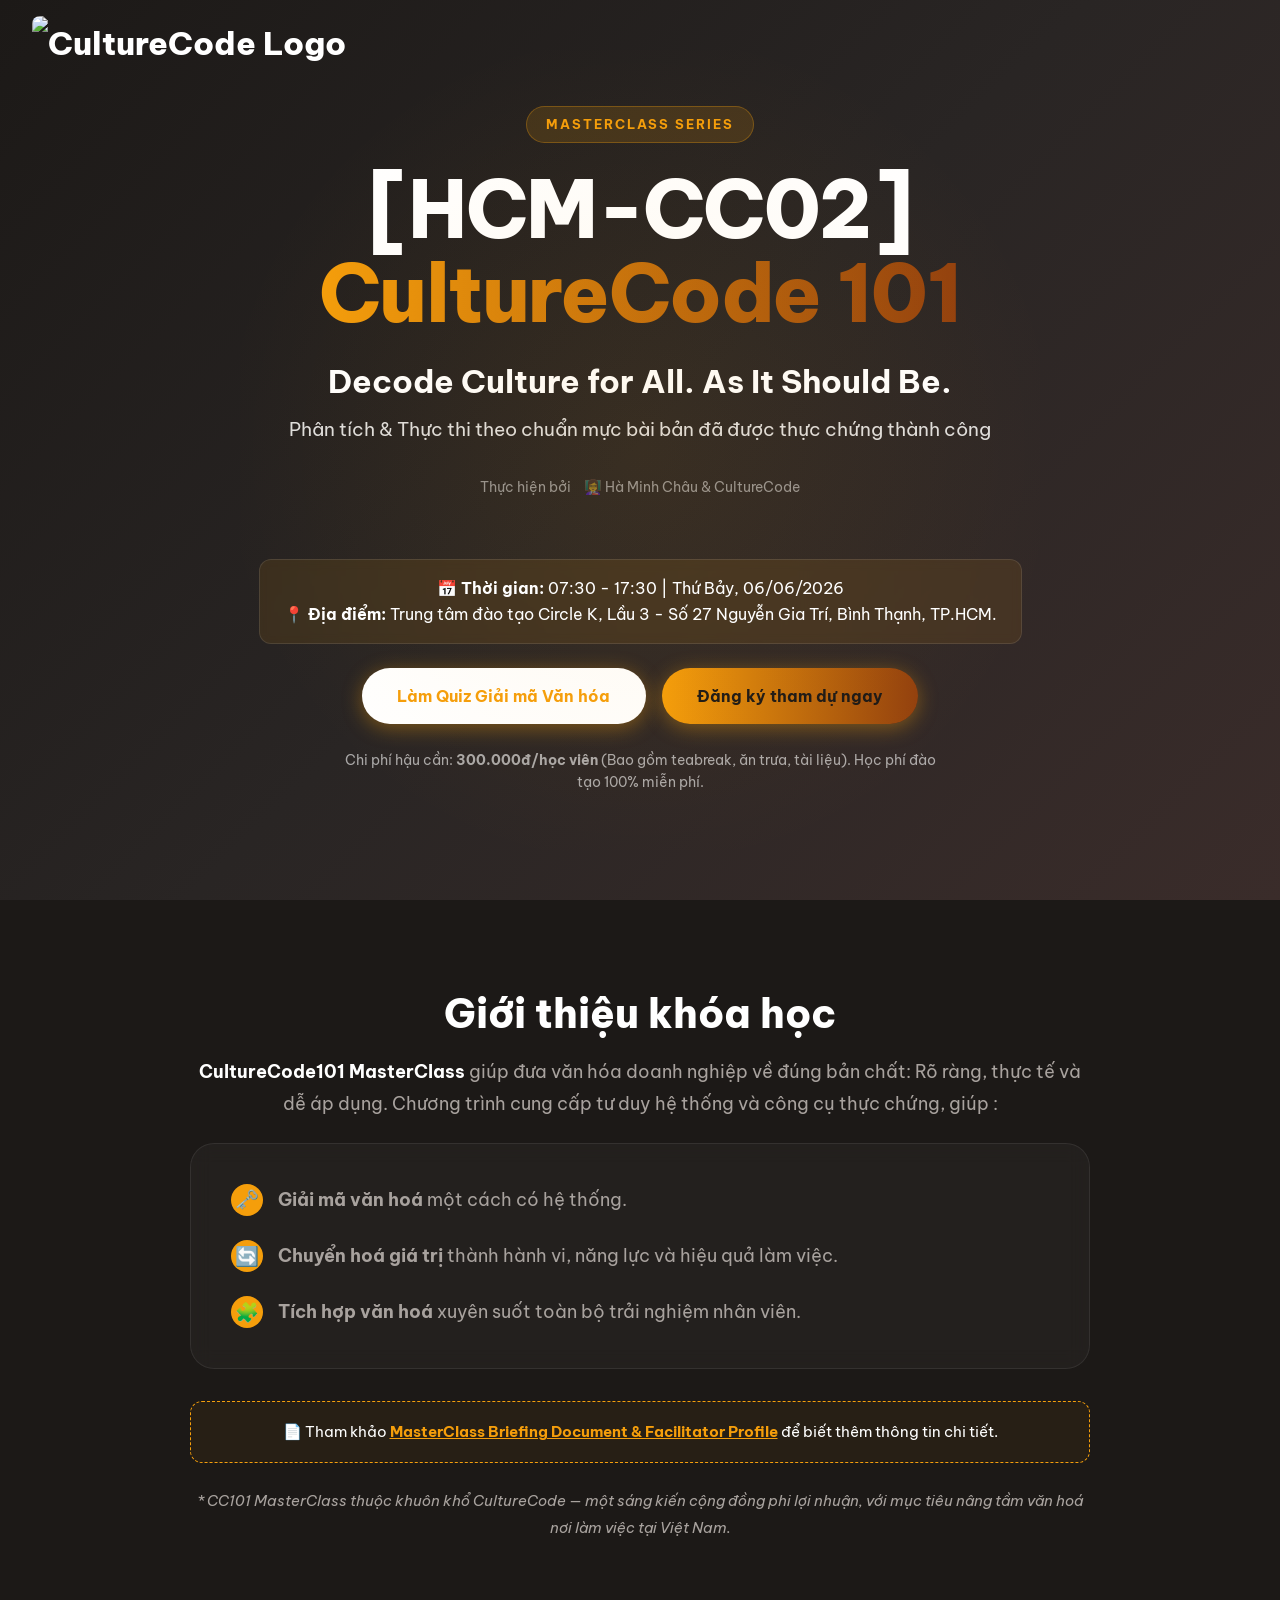
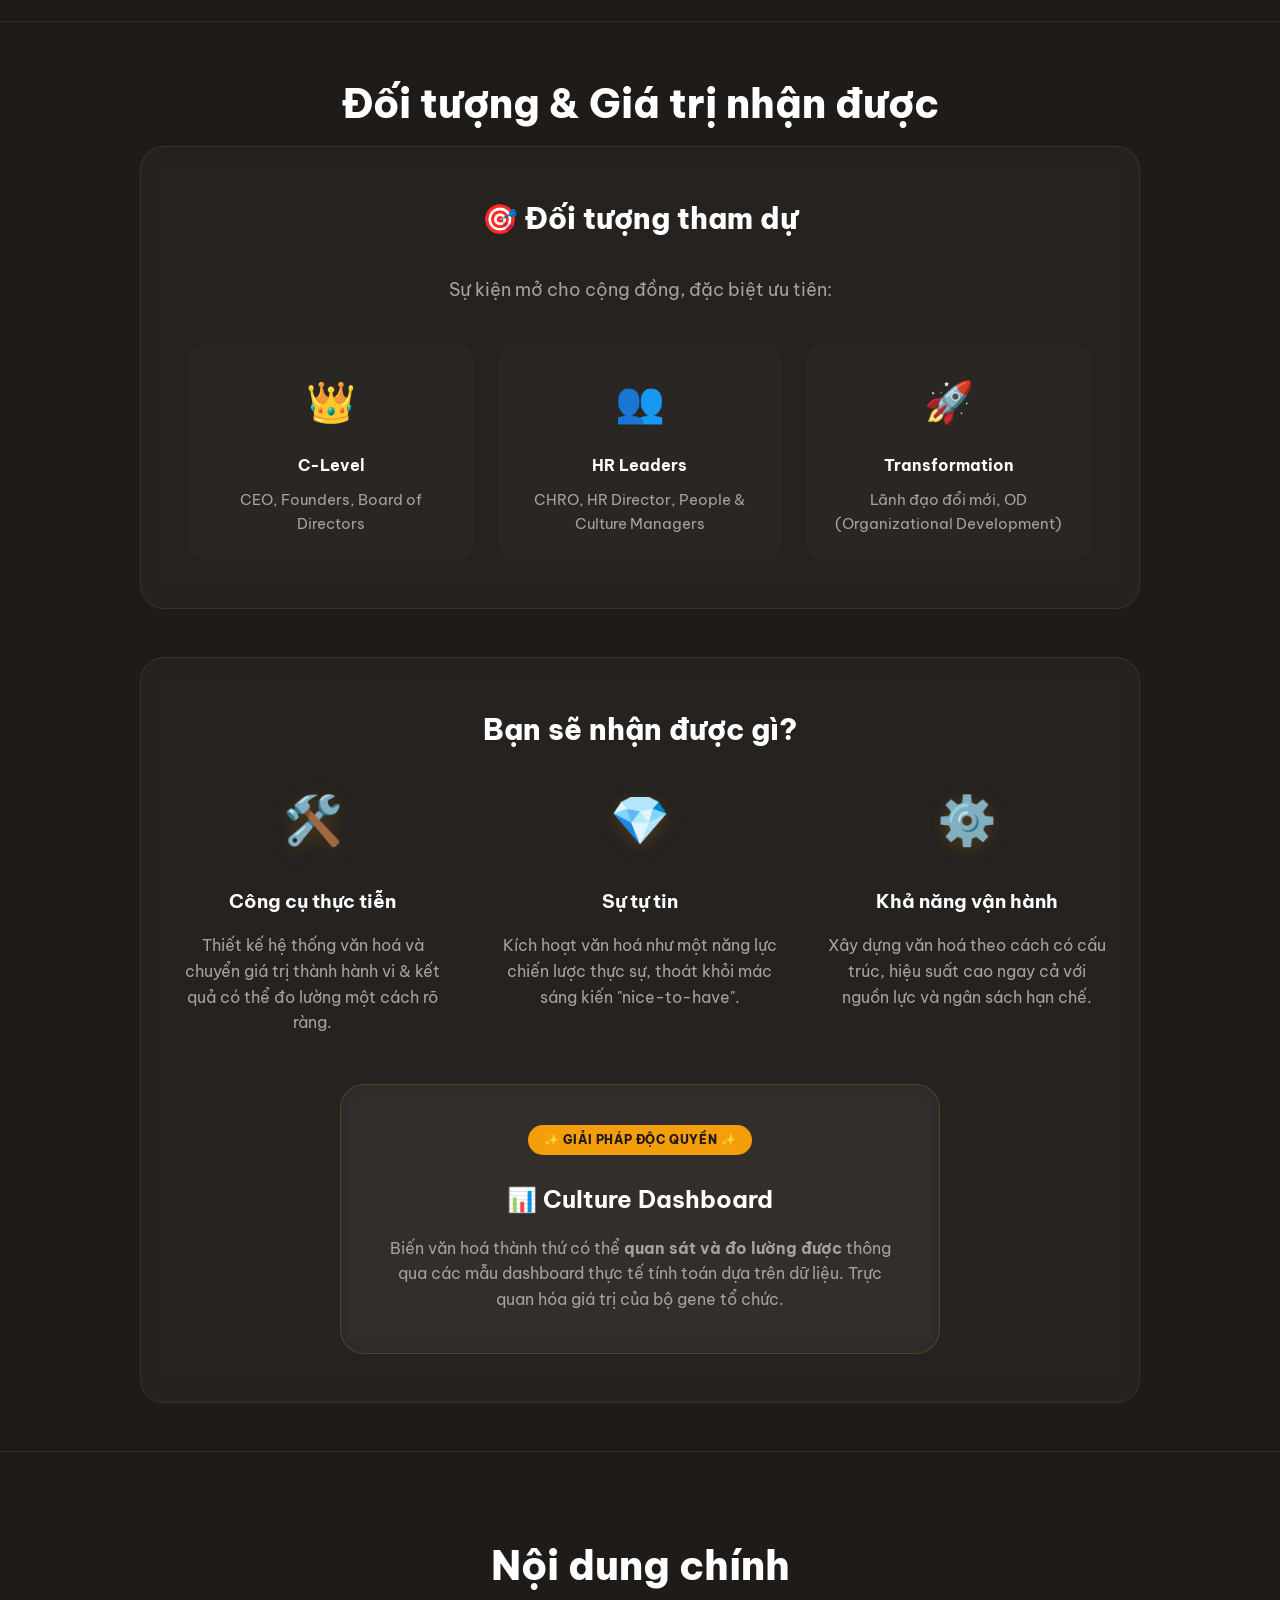
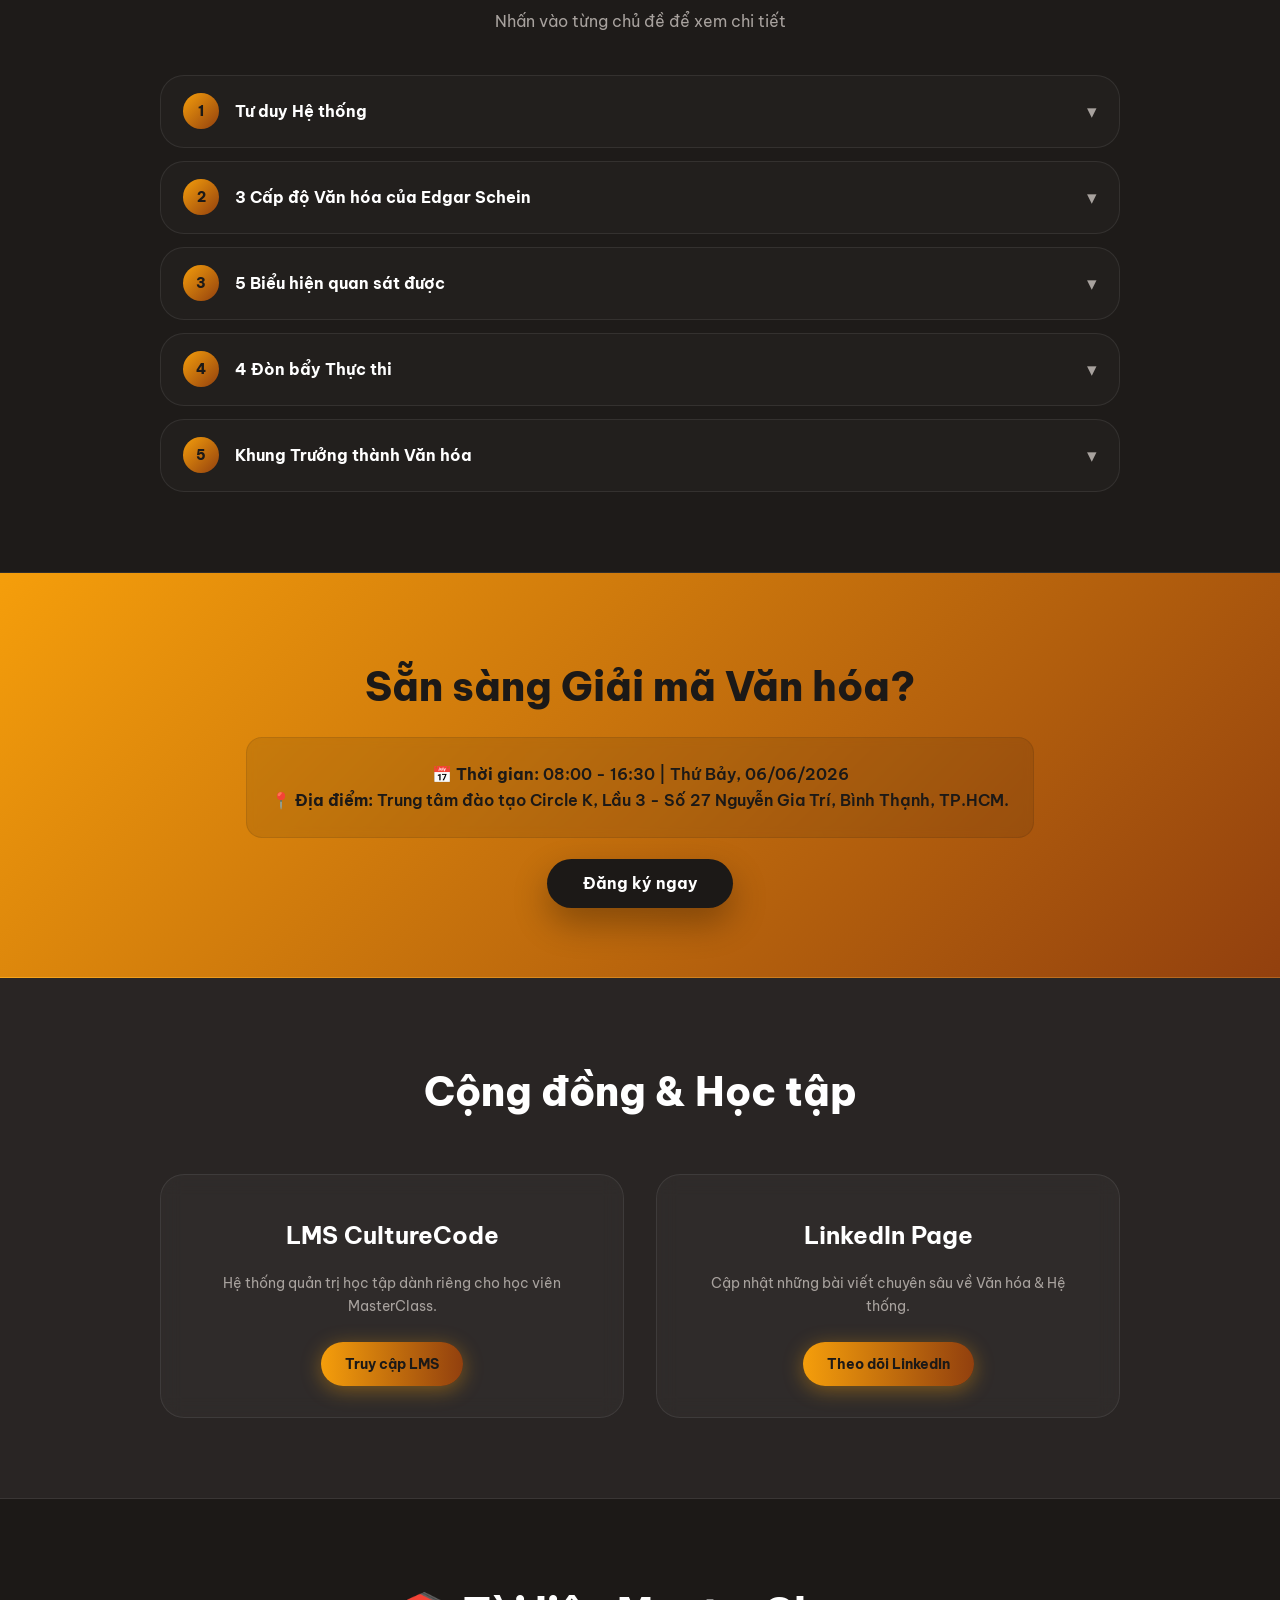
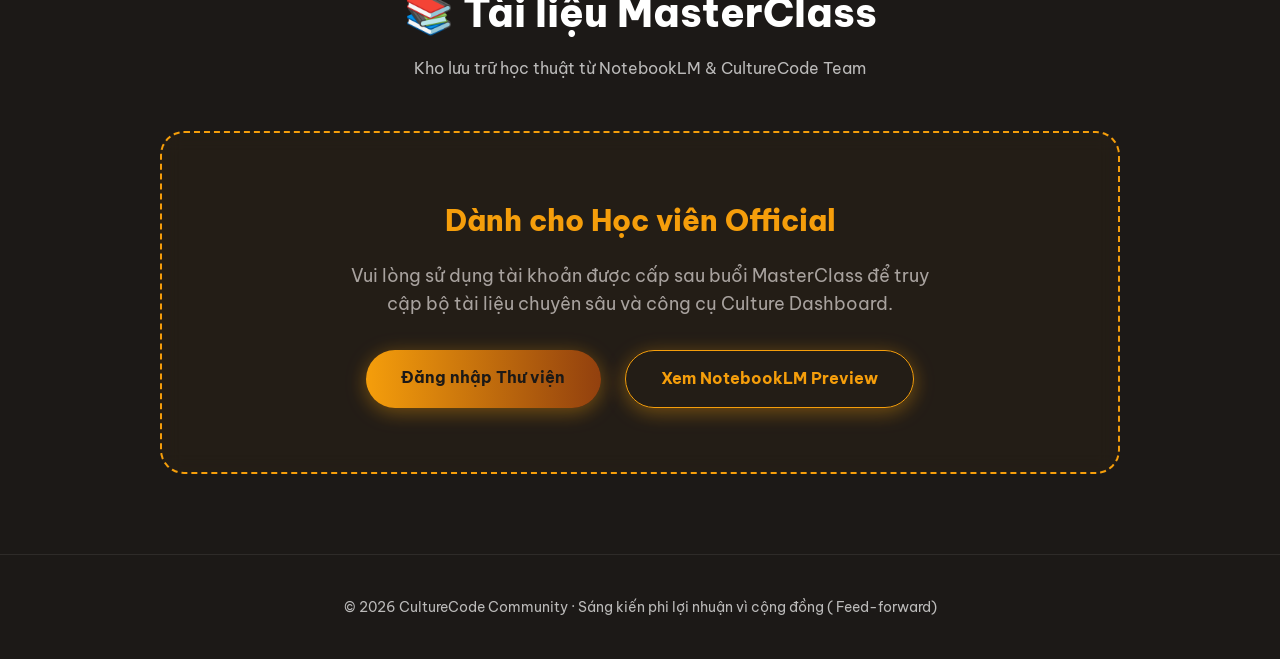
==== commit 4dc70bf9: "update số tk hyper và thời gian" ====
--- a/index.html
+++ b/index.html
@@ -190,7 +190,7 @@
       <h2 class="section-title" style="color: var(--dark); margin-bottom: 1rem;">Sẵn sàng Giải mã Văn hóa?</h2>
       <div style="background: rgba(28, 25, 23, 0.1); padding: 1.5rem; border-radius: 16px; display: inline-block; margin-bottom: 2rem; border: 1px solid rgba(28, 25, 23, 0.1); backdrop-filter: blur(5px);">
         <p style="margin: 0; line-height: 1.6; font-weight: 600;">
-          📅 <strong>Thời gian:</strong> 07:30 - 17:30 | Thứ Bảy, 06/06/2026<br />
+          📅 <strong>Thời gian:</strong> 08:00 - 16:30 | Thứ Bảy, 06/06/2026<br />
           📍 <strong>Địa điểm:</strong> Trung tâm đào tạo Circle K, Lầu 3 - Số 27 Nguyễn Gia Trí, Bình Thạnh, TP.HCM.
         </p>
       </div>
--- a/styles.css
+++ b/styles.css
@@ -318,7 +318,7 @@
   overflow: hidden;
   transition: max-height 0.35s ease;
   font-size: 0.92rem;
-  color: #fafaf9; /* Fixed: Changed from var(--mid) to readable light color */
+  color: #ffffff !important; /* Force white color to bypass any overrides */
   padding: 0 1.4rem;
 }
 
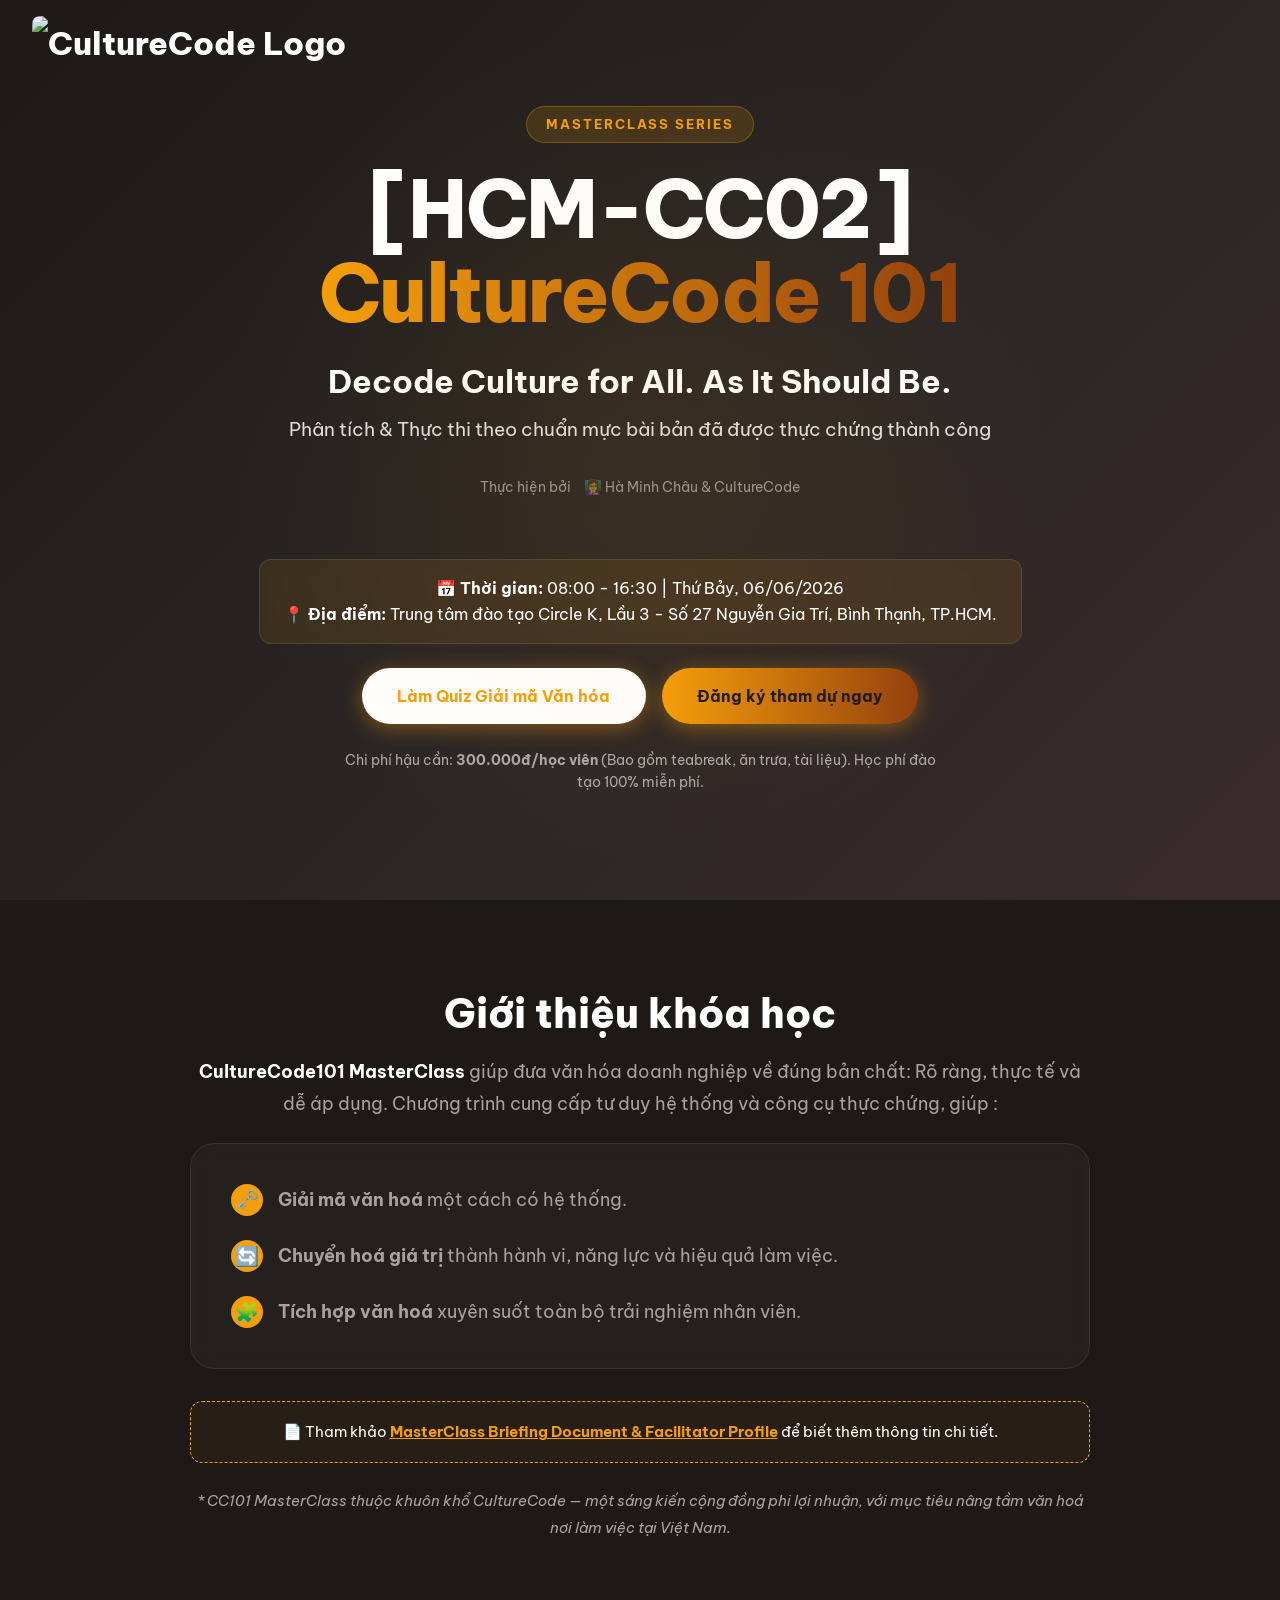
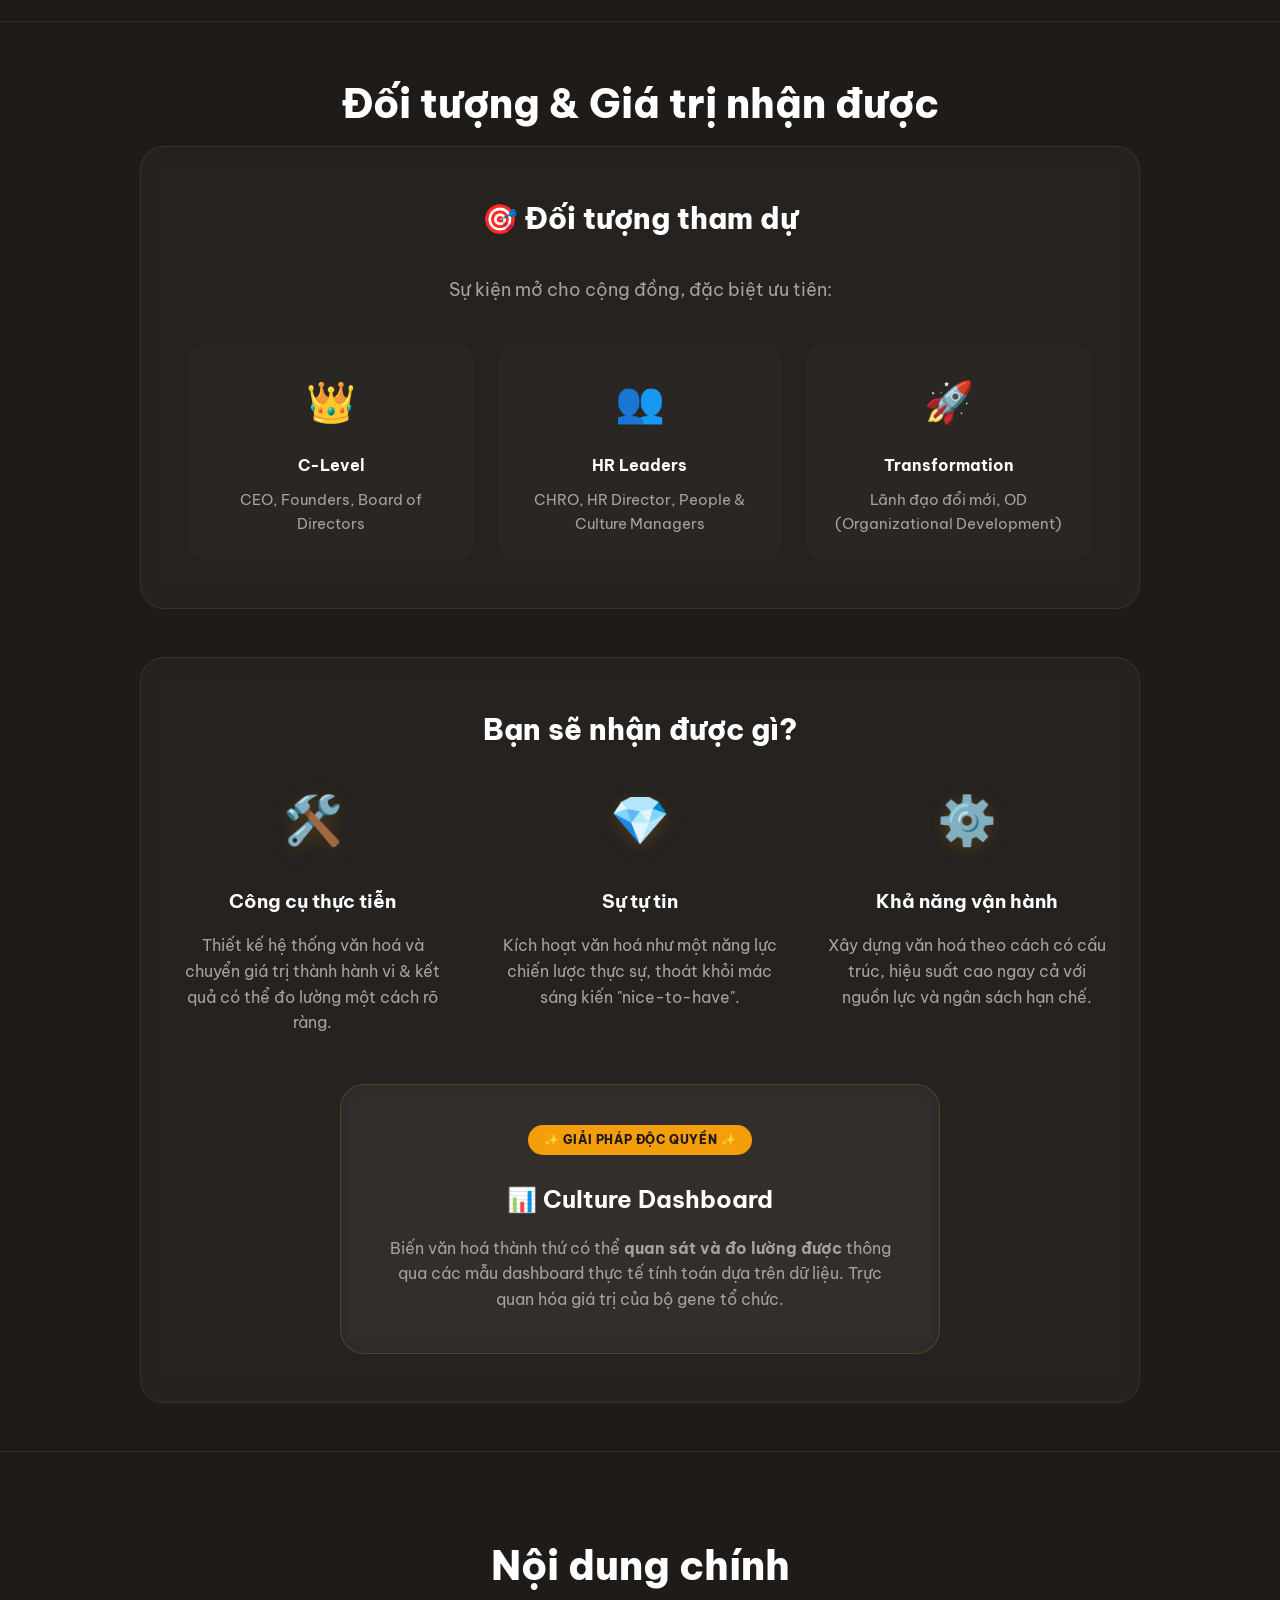
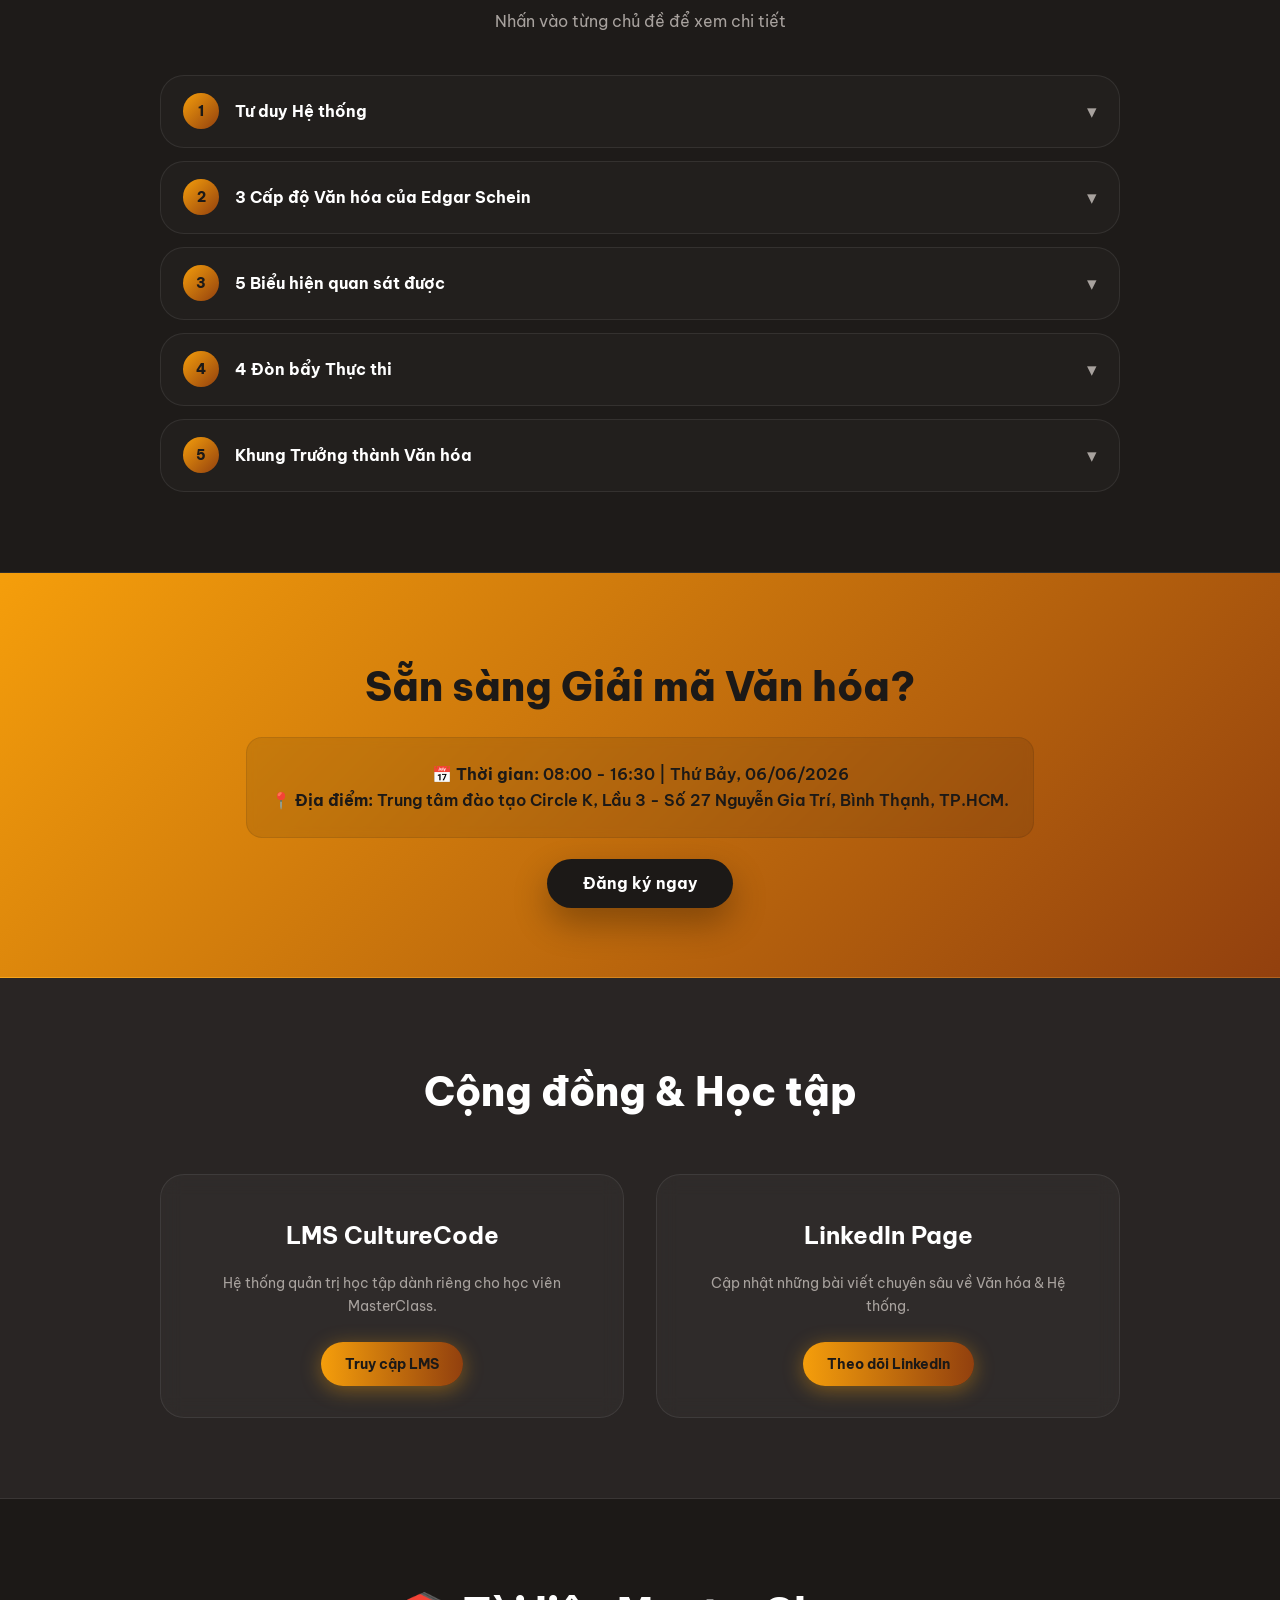
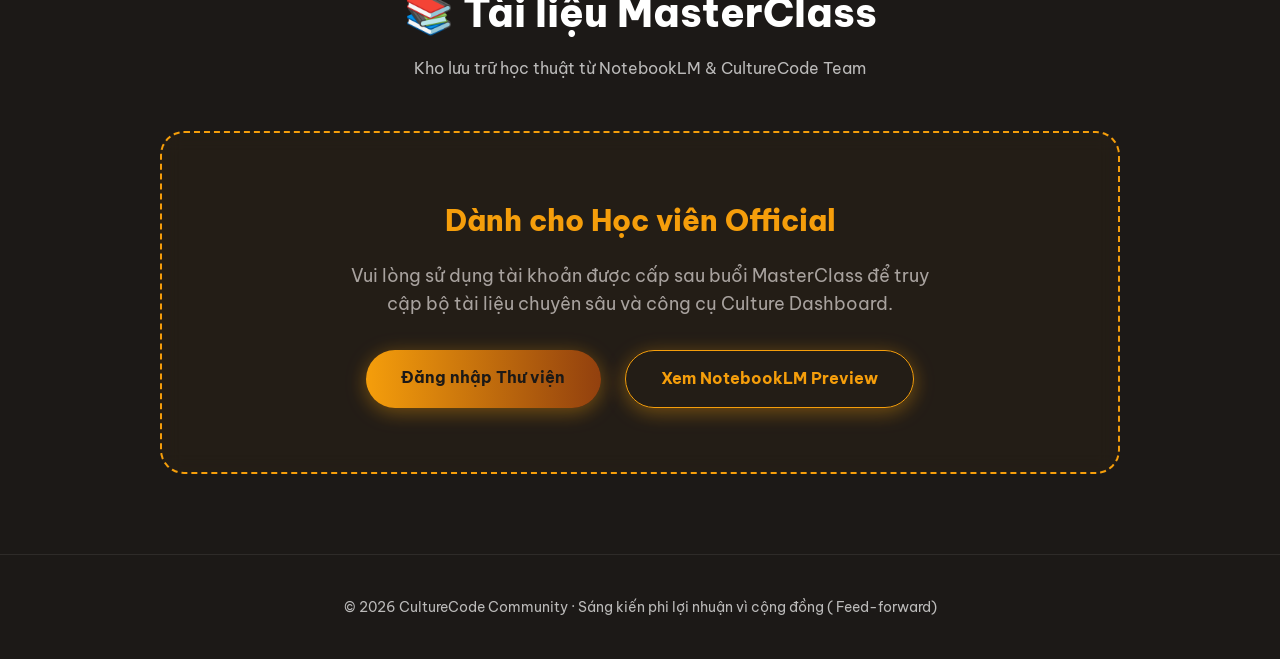
==== commit f946ee23: "update thời gian" ====
--- a/index.html
+++ b/index.html
@@ -58,7 +58,7 @@
     <div style="display: flex; flex-direction: column; align-items: center; margin-top: 20px; gap: 1rem;">
       <div style="background: rgba(245, 158, 11, 0.1); border: 1px solid rgba(255, 255, 255, 0.1); padding: 1rem 1.5rem; border-radius: 12px; margin-bottom: 0.5rem; max-width: 800px; backdrop-filter: blur(5px);">
         <p style="color: #fff; line-height: 1.6; margin: 0;">
-          📅 <strong>Thời gian:</strong> 07:30 - 17:30 | Thứ Bảy, 06/06/2026<br />
+          📅 <strong>Thời gian:</strong> 08:00 - 16:30 | Thứ Bảy, 06/06/2026<br />
           📍 <strong>Địa điểm:</strong> Trung tâm đào tạo Circle K, Lầu 3 - Số 27 Nguyễn Gia Trí, Bình Thạnh, TP.HCM.
         </p>
       </div>
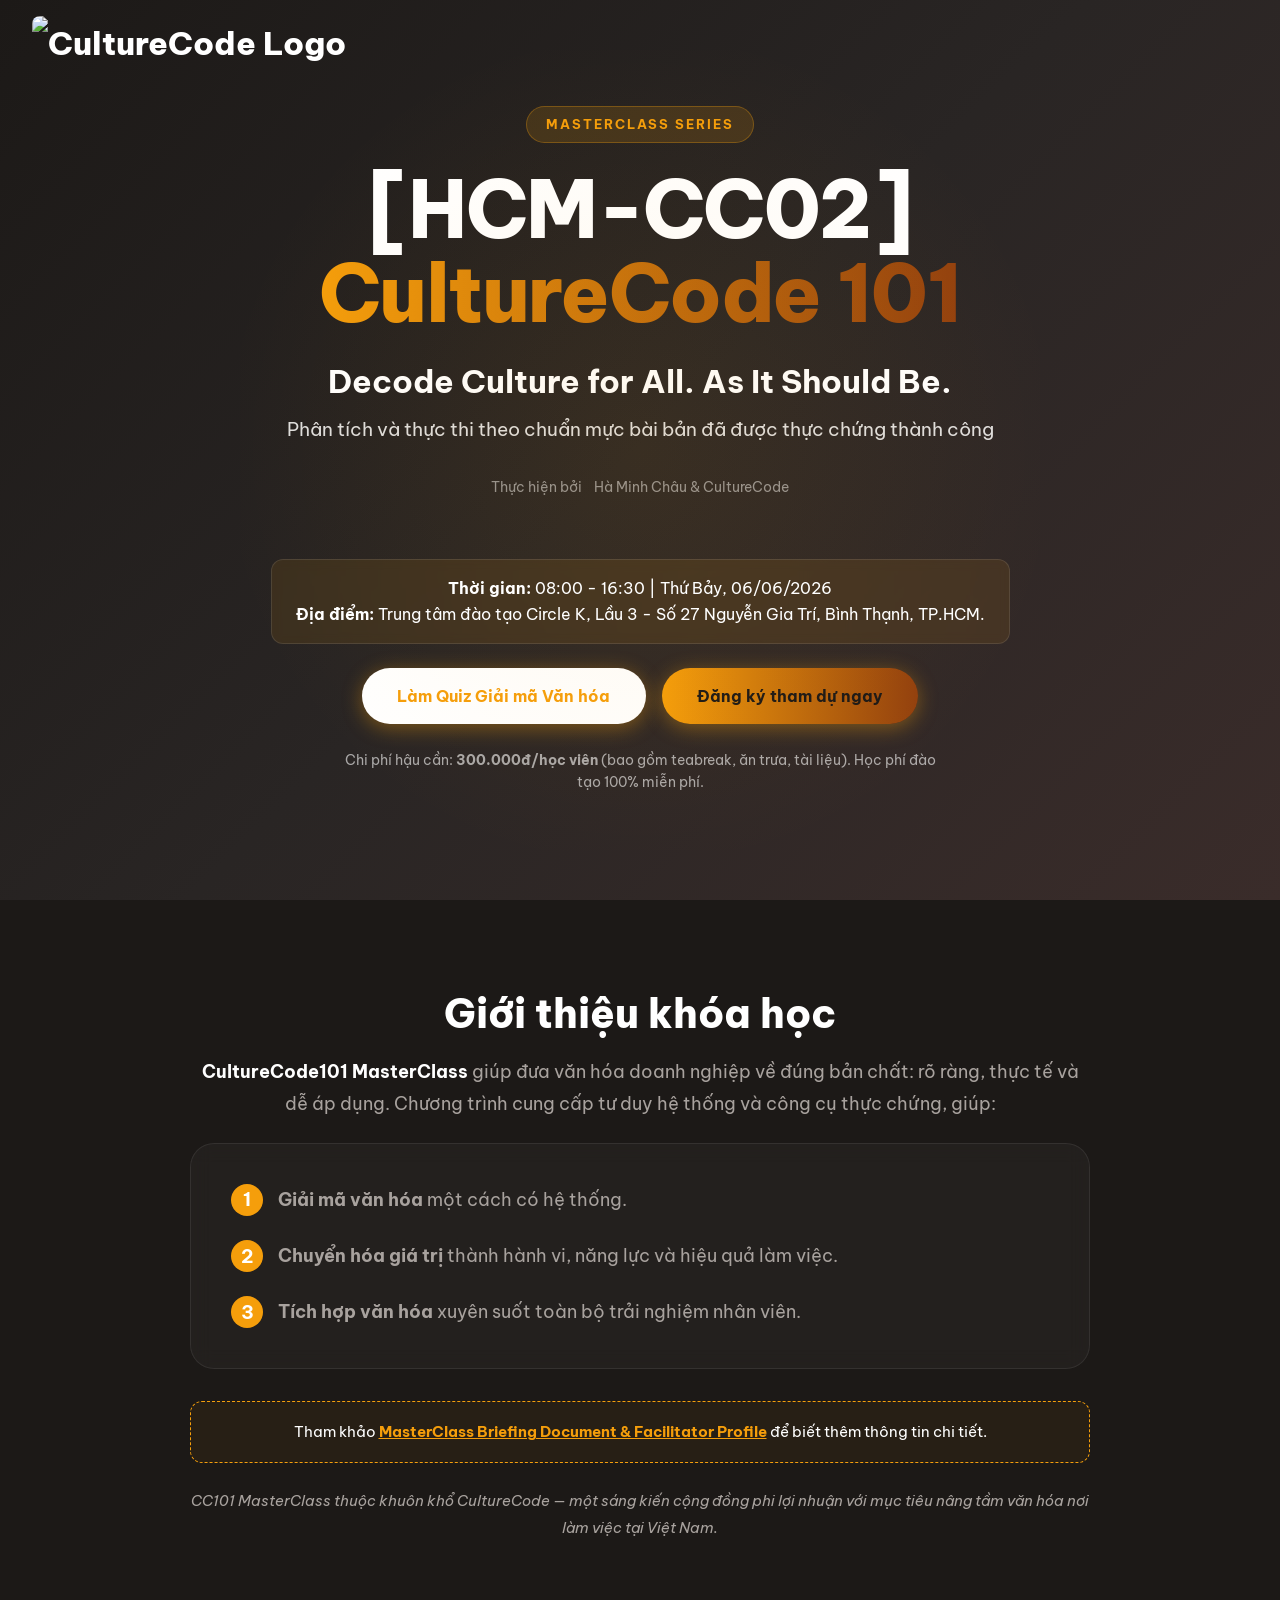
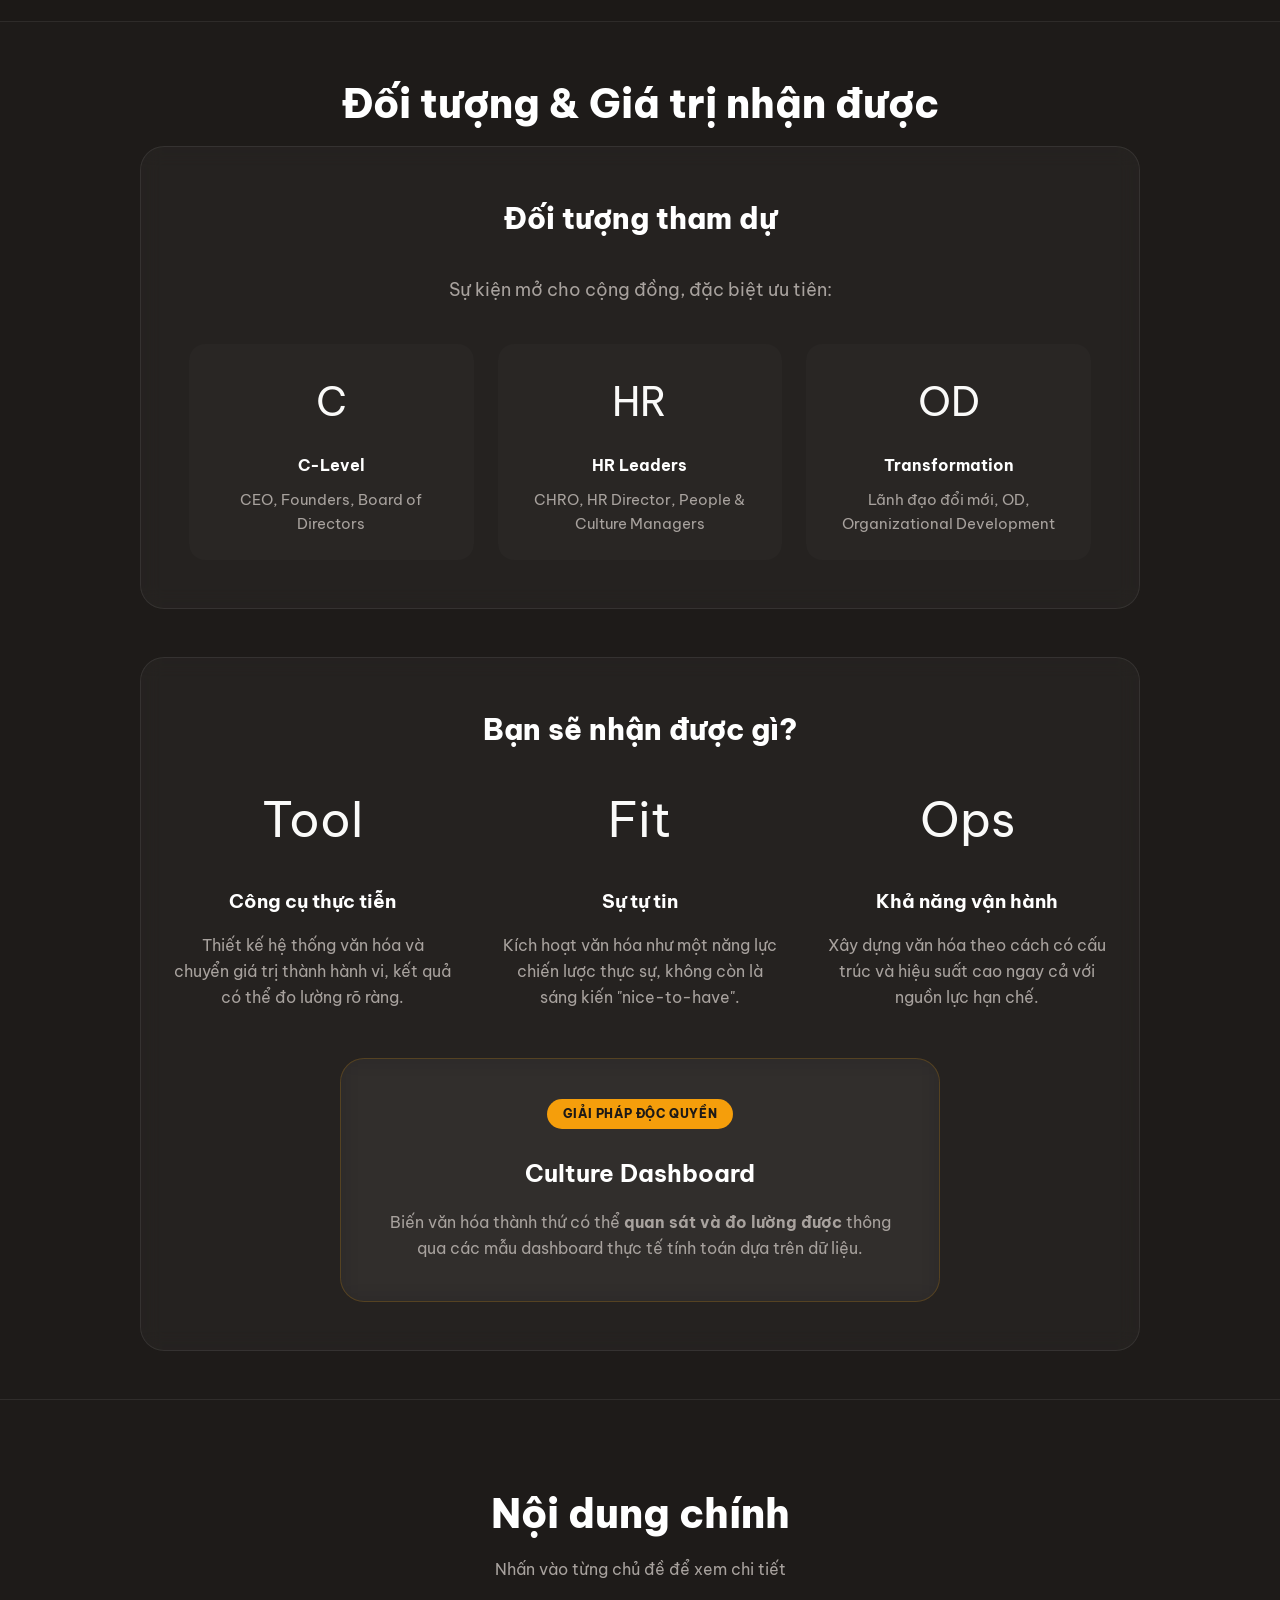
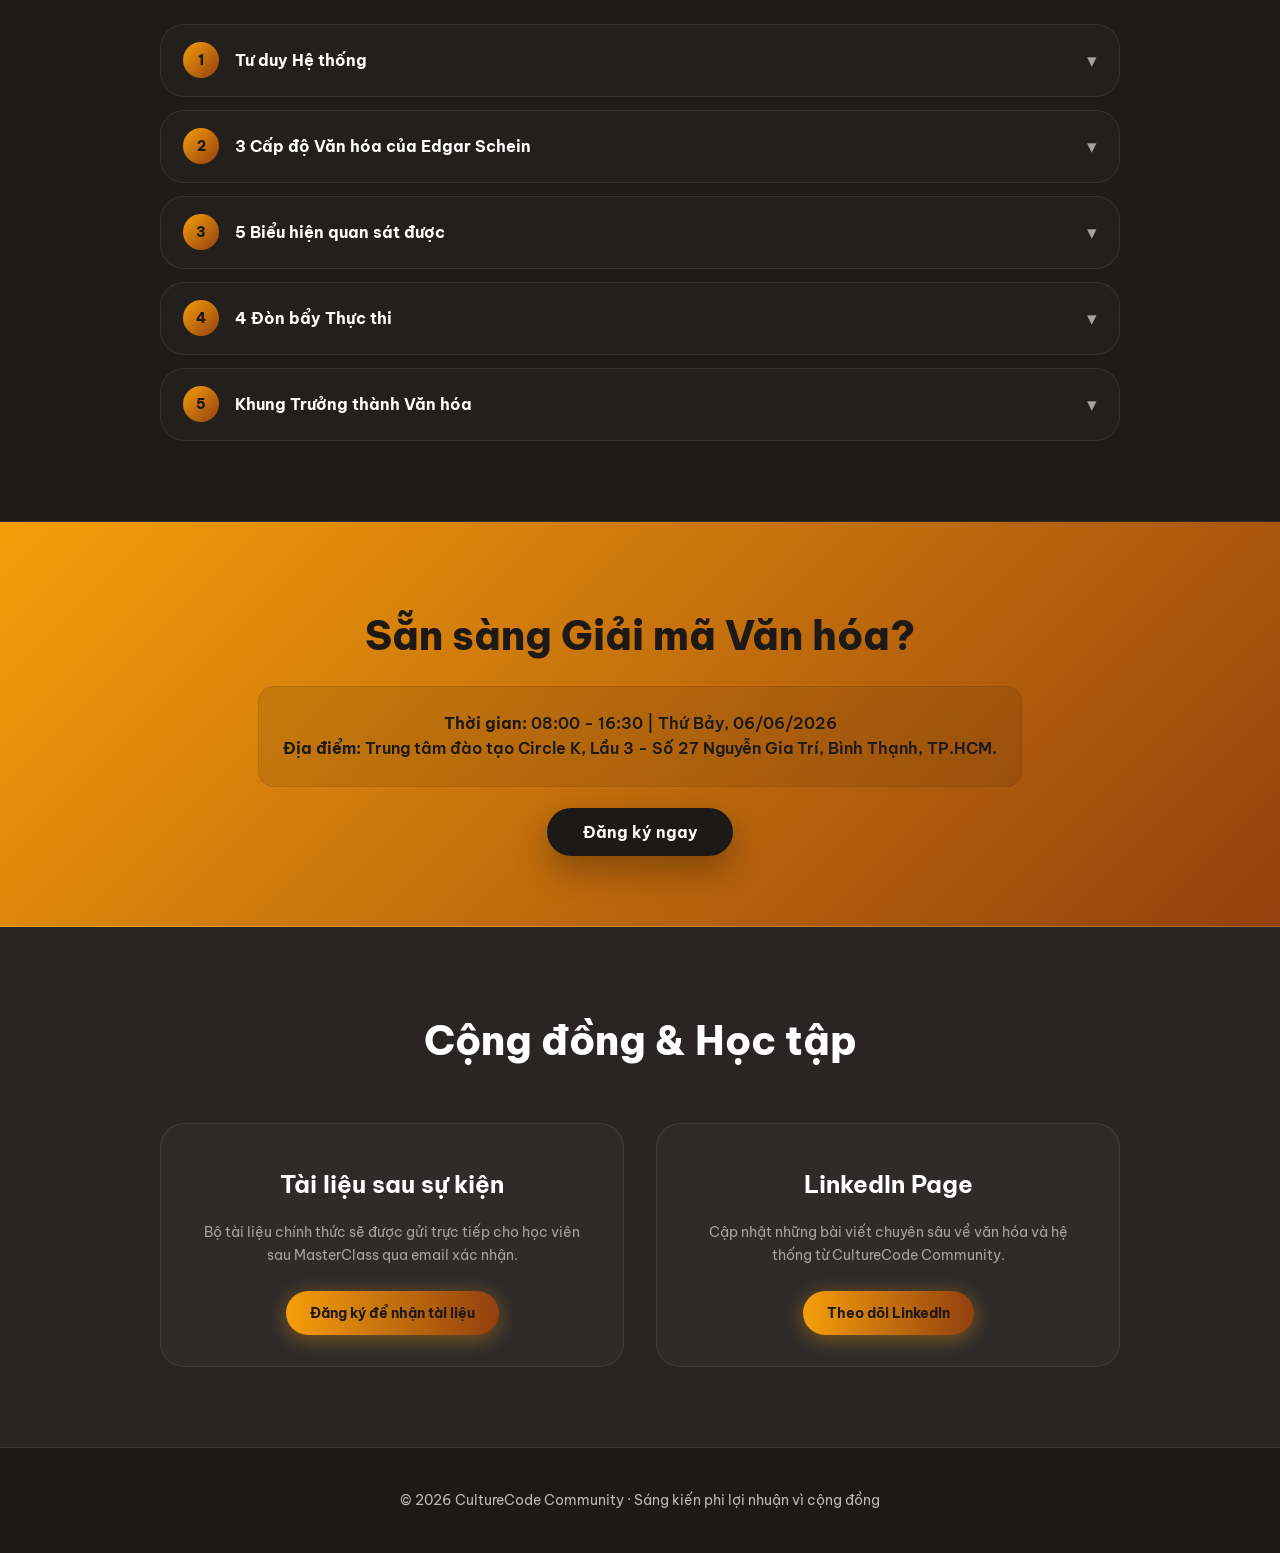
==== commit a737fab1: "Remove legacy DH artifacts and LMS shells" ====
--- a/index.html
+++ b/index.html
@@ -6,20 +6,18 @@
   <meta name="viewport" content="width=device-width, initial-scale=1.0" />
   <title>CultureCode 101 — Giải mã Văn hóa Doanh nghiệp</title>
   <meta name="description"
-    content="Chương trình đào tạo chuyên sâu về xây dựng VHDL từ CultureCode Community." />
-
-  <!-- Schema.org for Google/Zalo -->
+    content="Chương trình đào tạo chuyên sâu về xây dựng văn hóa doanh nghiệp từ CultureCode Community." />
+
   <meta itemprop="name" content="CultureCode 101 — Giải mã Văn hóa Doanh nghiệp">
   <meta itemprop="description"
     content="Khóa học cung cấp phương pháp luận và công cụ thực thi văn hóa doanh nghiệp hiện đại.">
-  <meta itemprop="image" content="data/logo_cc101.jpg">
-
-  <!-- Open Graph / Social Media Preview -->
+  <meta itemprop="image" content="data/logo.jpg">
+
   <meta property="og:title" content="CultureCode 101 — Giải mã Văn hóa Doanh nghiệp" />
   <meta property="og:description"
     content="Giải mã văn hóa qua 5 biểu hiện, 3 đòn bẩy và 4 cấp độ trưởng thành." />
-  <meta property="og:image" content="data/logo_cc101.jpg" />
-  <meta property="og:url" content="https://culturecode.lms/cc101" />
+  <meta property="og:image" content="data/logo.jpg" />
+  <meta property="og:url" content="https://culturecode101.vercel.app/" />
   <meta property="og:type" content="website" />
   <meta property="og:site_name" content="CultureCode Community" />
 
@@ -31,7 +29,6 @@
 
 <body>
 
-  <!-- TOP NAV -->
   <nav class="top-nav">
     <a href="https://www.linkedin.com/company/culturecodecommunity/posts/?feedView=all" target="_blank"
       class="nav-brand">
@@ -39,7 +36,6 @@
     </a>
   </nav>
 
-  <!-- HEADER -->
   <header class="hero">
     <div class="hero-badge">MasterClass Series</div>
     <h1 class="hero-title">[HCM-CC02]<br /><span class="accent">CultureCode 101</span></h1>
@@ -47,19 +43,19 @@
       Decode Culture for All. As It Should Be.
     </h2>
     <p style="font-size: 1.2rem; color: rgba(255,255,255,0.85); margin-bottom: 1.8rem;">
-      Phân tích &amp; Thực thi theo chuẩn mực bài bản đã được thực chứng thành công
+      Phân tích và thực thi theo chuẩn mực bài bản đã được thực chứng thành công
     </p>
     <div class="hero-meta">
       <span>Thực hiện bởi</span>
-      <span>👩‍🏫 <a href="#" style="color: inherit; text-decoration: none;">Hà Minh Châu & CultureCode</a></span>
-    </div>
-
+      <span>Hà Minh Châu & CultureCode</span>
+    </div>
 
     <div style="display: flex; flex-direction: column; align-items: center; margin-top: 20px; gap: 1rem;">
-      <div style="background: rgba(245, 158, 11, 0.1); border: 1px solid rgba(255, 255, 255, 0.1); padding: 1rem 1.5rem; border-radius: 12px; margin-bottom: 0.5rem; max-width: 800px; backdrop-filter: blur(5px);">
+      <div
+        style="background: rgba(245, 158, 11, 0.1); border: 1px solid rgba(255, 255, 255, 0.1); padding: 1rem 1.5rem; border-radius: 12px; margin-bottom: 0.5rem; max-width: 800px; backdrop-filter: blur(5px);">
         <p style="color: #fff; line-height: 1.6; margin: 0;">
-          📅 <strong>Thời gian:</strong> 08:00 - 16:30 | Thứ Bảy, 06/06/2026<br />
-          📍 <strong>Địa điểm:</strong> Trung tâm đào tạo Circle K, Lầu 3 - Số 27 Nguyễn Gia Trí, Bình Thạnh, TP.HCM.
+          <strong>Thời gian:</strong> 08:00 - 16:30 | Thứ Bảy, 06/06/2026<br />
+          <strong>Địa điểm:</strong> Trung tâm đào tạo Circle K, Lầu 3 - Số 27 Nguyễn Gia Trí, Bình Thạnh, TP.HCM.
         </p>
       </div>
       <div style="display: flex; gap: 1rem;">
@@ -68,113 +64,121 @@
       </div>
       <p
         style="font-size: 0.9rem; color: rgba(255,255,255,0.6); margin-top: 10px; max-width: 600px; line-height: 1.5; text-align: center;">
-        Chi phí hậu cần: <strong>300.000đ/học viên</strong> (Bao gồm teabreak, ăn trưa, tài liệu). 
+        Chi phí hậu cần: <strong>300.000đ/học viên</strong> (bao gồm teabreak, ăn trưa, tài liệu).
         Học phí đào tạo 100% miễn phí.
       </p>
     </div>
   </header>
 
-  <!-- OVERVIEW / OBJECTIVES -->
   <section class="section overview" id="overview">
     <div class="container">
       <h2 class="section-title">Giới thiệu khóa học</h2>
       <div style="max-width: 900px; margin: 0 auto; color: var(--light-text); line-height: 1.8; font-size: 1.1rem;">
         <p style="margin-bottom: 1.5rem; text-align: center;">
-          <strong style="color: var(--white);">CultureCode101 MasterClass</strong> giúp đưa văn hóa doanh nghiệp về đúng bản chất: Rõ ràng, thực tế và dễ áp dụng. Chương trình cung cấp tư duy hệ thống và công cụ thực chứng, giúp :
-        </p>
-        
+          <strong style="color: var(--white);">CultureCode101 MasterClass</strong> giúp đưa văn hóa doanh nghiệp về đúng bản chất:
+          rõ ràng, thực tế và dễ áp dụng. Chương trình cung cấp tư duy hệ thống và công cụ thực chứng, giúp:
+        </p>
+
         <div class="card" style="padding: 2.5rem; margin-bottom: 2rem;">
           <ul style="list-style: none; padding: 0; margin: 0;">
             <li style="margin-bottom: 1.5rem; display: flex; align-items: flex-start; gap: 15px;">
-              <span style="background: var(--accent); color: white; width: 32px; height: 32px; display: flex; align-items: center; justify-content: center; border-radius: 50%; font-weight: bold; flex-shrink: 0; font-size: 1.2rem;">🗝️</span>
-              <span><strong>Giải mã văn hoá</strong> một cách có hệ thống.</span>
+              <span
+                style="background: var(--accent); color: white; width: 32px; height: 32px; display: flex; align-items: center; justify-content: center; border-radius: 50%; font-weight: bold; flex-shrink: 0; font-size: 1.2rem;">1</span>
+              <span><strong>Giải mã văn hóa</strong> một cách có hệ thống.</span>
             </li>
             <li style="margin-bottom: 1.5rem; display: flex; align-items: flex-start; gap: 15px;">
-              <span style="background: var(--accent); color: white; width: 32px; height: 32px; display: flex; align-items: center; justify-content: center; border-radius: 50%; font-weight: bold; flex-shrink: 0; font-size: 1.2rem;">🔄</span>
-              <span><strong>Chuyển hoá giá trị</strong> thành hành vi, năng lực và hiệu quả làm việc.</span>
+              <span
+                style="background: var(--accent); color: white; width: 32px; height: 32px; display: flex; align-items: center; justify-content: center; border-radius: 50%; font-weight: bold; flex-shrink: 0; font-size: 1.2rem;">2</span>
+              <span><strong>Chuyển hóa giá trị</strong> thành hành vi, năng lực và hiệu quả làm việc.</span>
             </li>
             <li style="display: flex; align-items: flex-start; gap: 15px;">
-              <span style="background: var(--accent); color: white; width: 32px; height: 32px; display: flex; align-items: center; justify-content: center; border-radius: 50%; font-weight: bold; flex-shrink: 0; font-size: 1.2rem;">🧩</span>
-              <span><strong>Tích hợp văn hoá</strong> xuyên suốt toàn bộ trải nghiệm nhân viên.</span>
+              <span
+                style="background: var(--accent); color: white; width: 32px; height: 32px; display: flex; align-items: center; justify-content: center; border-radius: 50%; font-weight: bold; flex-shrink: 0; font-size: 1.2rem;">3</span>
+              <span><strong>Tích hợp văn hóa</strong> xuyên suốt toàn bộ trải nghiệm nhân viên.</span>
             </li>
           </ul>
         </div>
-        <div style="margin-top: 2rem; padding: 1rem; background: rgba(245, 158, 11, 0.05); border-radius: 12px; border: 1px dashed var(--accent); text-align: center;">
+
+        <div
+          style="margin-top: 2rem; padding: 1rem; background: rgba(245, 158, 11, 0.05); border-radius: 12px; border: 1px dashed var(--accent); text-align: center;">
           <p style="margin-bottom: 0; color: var(--white); font-size: 0.95rem;">
-            📄 Tham khảo <strong><a href="https://drive.google.com/drive/folders/1xTdXrbQlhll1veF82tbyhINd-EVy9B6g?usp=sharing" target="_blank" style="color: var(--accent); text-decoration: underline;">MasterClass Briefing Document & Facilitator Profile</a></strong> để biết thêm thông tin chi tiết.
+            Tham khảo <strong><a href="https://drive.google.com/drive/folders/1xTdXrbQlhll1veF82tbyhINd-EVy9B6g?usp=sharing"
+                target="_blank" style="color: var(--accent); text-decoration: underline;">MasterClass Briefing Document &
+                Facilitator Profile</a></strong> để biết thêm thông tin chi tiết.
           </p>
         </div>
+
         <p style="font-style: italic; color: var(--light-text); text-align: center; font-size: 0.95rem; margin-top: 1.5rem;">
-          * CC101 MasterClass thuộc khuôn khổ CultureCode — một sáng kiến cộng đồng phi lợi nhuận, với mục tiêu nâng tầm văn hoá nơi làm việc tại Việt Nam.
-        </p>
-      </div>
-    </div>
-  </section>
-
-  <!-- AUDIENCE & BENEFITS -->
+          CC101 MasterClass thuộc khuôn khổ CultureCode — một sáng kiến cộng đồng phi lợi nhuận với mục tiêu nâng tầm văn hóa nơi làm việc tại Việt Nam.
+        </p>
+      </div>
+    </div>
+  </section>
+
   <section class="section" style="background: #1e1b19; padding: 3rem 1.5rem;">
     <div class="container" style="max-width: 1000px; margin: 0 auto;">
       <h2 class="section-title">Đối tượng & Giá trị nhận được</h2>
-      
-      <!-- Đối tượng -->
+
       <div class="card" style="padding: 3rem; margin-bottom: 3rem;">
-        <h3 style="color: var(--white); font-size: 1.8rem; margin-bottom: 2rem; text-align: center; font-weight: 800;">🎯 Đối tượng tham dự</h3>
-        <p style="text-align: center; color: var(--light-text); margin-bottom: 2.5rem; font-size: 1.1rem;">Sự kiện mở cho cộng đồng, đặc biệt ưu tiên:</p>
+        <h3 style="color: var(--white); font-size: 1.8rem; margin-bottom: 2rem; text-align: center; font-weight: 800;">
+          Đối tượng tham dự
+        </h3>
+        <p style="text-align: center; color: var(--light-text); margin-bottom: 2.5rem; font-size: 1.1rem;">
+          Sự kiện mở cho cộng đồng, đặc biệt ưu tiên:
+        </p>
         <div style="display: grid; grid-template-columns: repeat(auto-fit, minmax(200px, 1fr)); gap: 1.5rem; text-align: center;">
           <div style="padding: 1.5rem; background: rgba(255,255,255,0.02); border-radius: 16px;">
-            <div style="font-size: 2.5rem; margin-bottom: 1rem;">👑</div>
+            <div style="font-size: 2.5rem; margin-bottom: 1rem;">C</div>
             <h4 style="color: var(--white); font-weight: 700; margin-bottom: 0.5rem;">C-Level</h4>
             <p style="font-size: 0.95rem; color: var(--light-text);">CEO, Founders, Board of Directors</p>
           </div>
           <div style="padding: 1.5rem; background: rgba(255,255,255,0.02); border-radius: 16px;">
-            <div style="font-size: 2.5rem; margin-bottom: 1rem;">👥</div>
+            <div style="font-size: 2.5rem; margin-bottom: 1rem;">HR</div>
             <h4 style="color: var(--white); font-weight: 700; margin-bottom: 0.5rem;">HR Leaders</h4>
             <p style="font-size: 0.95rem; color: var(--light-text);">CHRO, HR Director, People & Culture Managers</p>
           </div>
           <div style="padding: 1.5rem; background: rgba(255,255,255,0.02); border-radius: 16px;">
-            <div style="font-size: 2.5rem; margin-bottom: 1rem;">🚀</div>
+            <div style="font-size: 2.5rem; margin-bottom: 1rem;">OD</div>
             <h4 style="color: var(--white); font-weight: 700; margin-bottom: 0.5rem;">Transformation</h4>
-            <p style="font-size: 0.95rem; color: var(--light-text);">Lãnh đạo đổi mới, OD (Organizational Development)</p>
-          </div>
-        </div>
-      </div>
-
-      <!-- Giá trị -->
+            <p style="font-size: 0.95rem; color: var(--light-text);">Lãnh đạo đổi mới, OD, Organizational Development</p>
+          </div>
+        </div>
+      </div>
+
       <div class="card" style="padding: 3rem 2rem;">
-        <h3 style="color: var(--white); font-size: 1.8rem; margin-bottom: 1.5rem; text-align: center; font-weight: 800;">Bạn sẽ nhận được gì?</h3>
-        
+        <h3 style="color: var(--white); font-size: 1.8rem; margin-bottom: 1.5rem; text-align: center; font-weight: 800;">
+          Bạn sẽ nhận được gì?
+        </h3>
+
         <div style="display: grid; grid-template-columns: repeat(auto-fit, minmax(250px, 1fr)); gap: 3rem; margin-bottom: 3rem;">
           <div style="text-align: center;">
-            <div style="font-size: 3rem; margin-bottom: 1.5rem; text-shadow: 0 4px 20px rgba(245,158,11,0.2);">🛠️</div>
+            <div style="font-size: 3rem; margin-bottom: 1.5rem;">Tool</div>
             <h4 style="font-size: 1.2rem; color: var(--white); margin-bottom: 1rem; font-weight: 700;">Công cụ thực tiễn</h4>
-            <p style="color: var(--light-text); font-size: 1rem; line-height: 1.6;">Thiết kế hệ thống văn hoá và chuyển giá trị thành hành vi & kết quả có thể đo lường một cách rõ ràng.</p>
+            <p style="color: var(--light-text); font-size: 1rem; line-height: 1.6;">Thiết kế hệ thống văn hóa và chuyển giá trị thành hành vi, kết quả có thể đo lường rõ ràng.</p>
           </div>
           <div style="text-align: center;">
-            <div style="font-size: 3rem; margin-bottom: 1.5rem; text-shadow: 0 4px 20px rgba(245,158,11,0.2);">💎</div>
+            <div style="font-size: 3rem; margin-bottom: 1.5rem;">Fit</div>
             <h4 style="font-size: 1.2rem; color: var(--white); margin-bottom: 1rem; font-weight: 700;">Sự tự tin</h4>
-            <p style="color: var(--light-text); font-size: 1rem; line-height: 1.6;">Kích hoạt văn hoá như một năng lực chiến lược thực sự, thoát khỏi mác sáng kiến "nice-to-have".</p>
+            <p style="color: var(--light-text); font-size: 1rem; line-height: 1.6;">Kích hoạt văn hóa như một năng lực chiến lược thực sự, không còn là sáng kiến "nice-to-have".</p>
           </div>
           <div style="text-align: center;">
-            <div style="font-size: 3rem; margin-bottom: 1.5rem; text-shadow: 0 4px 20px rgba(245,158,11,0.2);">⚙️</div>
+            <div style="font-size: 3rem; margin-bottom: 1.5rem;">Ops</div>
             <h4 style="font-size: 1.2rem; color: var(--white); margin-bottom: 1rem; font-weight: 700;">Khả năng vận hành</h4>
-            <p style="color: var(--light-text); font-size: 1rem; line-height: 1.6;">Xây dựng văn hoá theo cách có cấu trúc, hiệu suất cao ngay cả với nguồn lực và ngân sách hạn chế.</p>
-          </div>
-        </div>
-
-        <!-- Dashboard Highlight -->
+            <p style="color: var(--light-text); font-size: 1rem; line-height: 1.6;">Xây dựng văn hóa theo cách có cấu trúc và hiệu suất cao ngay cả với nguồn lực hạn chế.</p>
+          </div>
+        </div>
+
         <div class="dashboard-card">
-          <div class="badge">✨ Giải pháp Độc quyền ✨</div>
-          <h3 style="display: flex; align-items: center; justify-content: center; gap: 10px;">📊 Culture Dashboard</h3>
+          <div class="badge">Giải pháp độc quyền</div>
+          <h3 style="display: flex; align-items: center; justify-content: center; gap: 10px;">Culture Dashboard</h3>
           <p>
-            Biến văn hoá thành thứ có thể <strong>quan sát và đo lường được</strong> thông qua các mẫu dashboard thực tế tính toán dựa trên dữ liệu. Trực quan hóa giá trị của bộ gene tổ chức.
+            Biến văn hóa thành thứ có thể <strong>quan sát và đo lường được</strong> thông qua các mẫu dashboard thực tế tính toán dựa trên dữ liệu.
           </p>
         </div>
       </div>
     </div>
   </section>
 
-
-  <!-- TOPICS / NỘI DUNG CHÍNH -->
   <section class="section topics" id="topics">
     <div class="container">
       <h2 class="section-title">Nội dung chính</h2>
@@ -183,15 +187,15 @@
     </div>
   </section>
 
-  <!-- REGISTER CTA -->
   <section class="section register-cta" id="register"
     style="background: linear-gradient(135deg, var(--accent), var(--accent-secondary)); color: var(--dark); text-align: center; padding: 5rem 1.5rem;">
     <div class="container">
       <h2 class="section-title" style="color: var(--dark); margin-bottom: 1rem;">Sẵn sàng Giải mã Văn hóa?</h2>
-      <div style="background: rgba(28, 25, 23, 0.1); padding: 1.5rem; border-radius: 16px; display: inline-block; margin-bottom: 2rem; border: 1px solid rgba(28, 25, 23, 0.1); backdrop-filter: blur(5px);">
+      <div
+        style="background: rgba(28, 25, 23, 0.1); padding: 1.5rem; border-radius: 16px; display: inline-block; margin-bottom: 2rem; border: 1px solid rgba(28, 25, 23, 0.1); backdrop-filter: blur(5px);">
         <p style="margin: 0; line-height: 1.6; font-weight: 600;">
-          📅 <strong>Thời gian:</strong> 08:00 - 16:30 | Thứ Bảy, 06/06/2026<br />
-          📍 <strong>Địa điểm:</strong> Trung tâm đào tạo Circle K, Lầu 3 - Số 27 Nguyễn Gia Trí, Bình Thạnh, TP.HCM.
+          <strong>Thời gian:</strong> 08:00 - 16:30 | Thứ Bảy, 06/06/2026<br />
+          <strong>Địa điểm:</strong> Trung tâm đào tạo Circle K, Lầu 3 - Số 27 Nguyễn Gia Trí, Bình Thạnh, TP.HCM.
         </p>
       </div>
       <br />
@@ -200,48 +204,31 @@
     </div>
   </section>
 
-  <!-- LMS & COMMUNITY -->
   <section class="section community" id="community" style="background: var(--mid); padding-top: 5rem; padding-bottom: 5rem;">
     <div class="container">
       <h2 class="section-title">Cộng đồng & Học tập</h2>
       <div style="display: grid; grid-template-columns: repeat(auto-fit, minmax(300px, 1fr)); gap: 2rem; margin-top: 3rem;">
         <div class="card" style="padding: 2.5rem; text-align: center;">
-          <h3 style="margin-bottom: 1rem; font-size: 1.5rem; color: var(--white);">LMS CultureCode</h3>
-          <p style="color: var(--light-text); margin-bottom: 2rem;">Hệ thống quản trị học tập dành riêng cho học viên MasterClass.</p>
-          <a href="login.html" class="btn-primary" style="font-size: 0.9rem; padding: 0.8rem 1.5rem;">Truy cập LMS</a>
+          <h3 style="margin-bottom: 1rem; font-size: 1.5rem; color: var(--white);">Tài liệu sau sự kiện</h3>
+          <p style="color: var(--light-text); margin-bottom: 2rem;">Bộ tài liệu chính thức sẽ được gửi trực tiếp cho học viên sau MasterClass qua email xác nhận.</p>
+          <a href="register" class="btn-primary" style="font-size: 0.9rem; padding: 0.8rem 1.5rem;">Đăng ký để nhận tài liệu</a>
         </div>
         <div class="card" style="padding: 2.5rem; text-align: center;">
           <h3 style="margin-bottom: 1rem; font-size: 1.5rem; color: var(--white);">LinkedIn Page</h3>
-          <p style="color: var(--light-text); margin-bottom: 2rem;">Cập nhật những bài viết chuyên sâu về Văn hóa & Hệ thống.</p>
-          <a href="https://www.linkedin.com/company/culturecodecommunity/" target="_blank" class="btn-primary" style="font-size: 0.9rem; padding: 0.8rem 1.5rem;">Theo dõi LinkedIn</a>
-        </div>
-      </div>
-    </div>
-  </section>
-
-  <!-- KNOWLEDGE LIBRARY / THƯ VIỆN KIẾN THỨC -->
-  <section class="section artifacts" id="artifacts" style="background: var(--dark);">
-    <div class="container">
-      <h2 class="section-title">📚 Tài liệu MasterClass</h2>
-      <p class="section-sub" style="margin-bottom: 3rem;">Kho lưu trữ học thuật từ NotebookLM & CultureCode Team</p>
-      <div class="card" style="text-align: center; padding: 4rem; border: 2px dashed var(--accent); background: rgba(245, 158, 11, 0.03);">
-        <h3 style="color: var(--accent); margin-bottom: 1rem; font-size: 1.8rem; font-weight: 800;">Dành cho Học viên Official</h3>
-        <p style="color: var(--light-text); margin-bottom: 2rem; max-width: 600px; margin-left: auto; margin-right: auto; font-size: 1.1rem;">Vui lòng sử dụng tài khoản được cấp sau buổi MasterClass để truy cập bộ tài liệu chuyên sâu và công cụ Culture Dashboard.</p>
-        <div style="display: flex; justify-content: center; flex-wrap: wrap; gap: 1.5rem;">
-           <a href="login.html" class="btn-primary">Đăng nhập Thư viện</a>
-           <a href="https://notebooklm.google.com/notebook/3e0990f9-d746-4540-8a51-e919196679d9" target="_blank" class="btn-primary" style="background: transparent; color: var(--accent); border: 1px solid var(--accent);">Xem NotebookLM Preview</a>
-        </div>
-      </div>
-    </div>
-  </section>
-
-  <!-- FOOTER -->
+          <p style="color: var(--light-text); margin-bottom: 2rem;">Cập nhật những bài viết chuyên sâu về văn hóa và hệ thống từ CultureCode Community.</p>
+          <a href="https://www.linkedin.com/company/culturecodecommunity/" target="_blank" class="btn-primary"
+            style="font-size: 0.9rem; padding: 0.8rem 1.5rem;">Theo dõi LinkedIn</a>
+        </div>
+      </div>
+    </div>
+  </section>
+
   <footer class="footer">
-    <p>© 2026 CultureCode Community · Sáng kiến phi lợi nhuận vì cộng đồng ( Feed-forward)</p>
+    <p>© 2026 CultureCode Community · Sáng kiến phi lợi nhuận vì cộng đồng</p>
   </footer>
 
   <script src="script.js"></script>
   <script src="tracking.js?v=2.3"></script>
 </body>
 
-</html>+</html>
--- a/styles.css
+++ b/styles.css
@@ -460,99 +460,6 @@
   color: var(--dark);
 }
 
-/* ============ ARTIFACTS ============ */
-.artifacts {
-  background: var(--dark);
-  color: var(--white);
-}
-
-.artifacts .section-title {
-  color: var(--warm-light);
-}
-
-.artifacts .section-sub {
-  color: rgba(255, 255, 255, 0.7);
-}
-
-.artifacts-note {
-  margin-bottom: 2.5rem;
-}
-
-.artifact-tip {
-  background: rgba(255, 255, 255, 0.05);
-  border: 1px solid rgba(255, 255, 255, 0.1);
-  padding: 1.5rem;
-  border-radius: var(--radius);
-  display: flex;
-  gap: 1rem;
-}
-
-.tip-icon {
-  font-size: 1.5rem;
-}
-
-.artifact-tip strong {
-  color: var(--warm-yellow);
-  display: block;
-  margin-bottom: 0.5rem;
-}
-
-.artifact-tip ol {
-  margin-left: 1.2rem;
-  color: rgba(255, 255, 255, 0.8);
-  font-size: 0.9rem;
-}
-
-.artifact-tip a {
-  color: #60a5fa;
-  text-decoration: none;
-}
-
-.artifacts-grid {
-  display: grid;
-  grid-template-columns: repeat(auto-fit, minmax(220px, 1fr));
-  gap: 1.2rem;
-}
-
-.artifact-card {
-  background: rgba(255, 255, 255, 0.05);
-  border: 1px solid rgba(255, 255, 255, 0.1);
-  border-radius: var(--radius);
-  padding: 1.5rem;
-  position: relative;
-  overflow: hidden;
-}
-
-.artifact-icon {
-  font-size: 2rem;
-  margin-bottom: 1rem;
-}
-
-.artifact-card h3 {
-  font-size: 1.1rem;
-  margin-bottom: 0.5rem;
-  color: var(--white);
-}
-
-.artifact-card p {
-  font-size: 0.85rem;
-  color: rgba(255, 255, 255, 0.6);
-  margin-bottom: 1.5rem;
-}
-
-.artifact-status {
-  display: inline-block;
-  font-size: 0.75rem;
-  padding: 0.3rem 0.8rem;
-  border-radius: 99px;
-  font-weight: 600;
-}
-
-.artifact-status.pending {
-  background: rgba(245, 158, 11, 0.2);
-  color: var(--warm-yellow);
-}
-
 /* ============ FOOTER ============ */
 .footer {
   background: var(--dark);
@@ -622,85 +529,6 @@
   color: var(--dark);
 }
 
-/* ============ ARTIFACTS EXPANDED ============ */
-.artifact-card.full-width {
-  grid-column: 1 / -1;
-  background: rgba(255, 255, 255, 0.08);
-  border: 1px solid rgba(245, 158, 11, 0.2);
-}
-
-.audio-list {
-  display: grid;
-  grid-template-columns: repeat(auto-fit, minmax(280px, 1fr));
-  gap: 1.2rem;
-  margin-top: 1.5rem;
-  text-align: left;
-}
-
-.audio-track {
-  background: rgba(255, 255, 255, 0.03);
-  padding: 1rem;
-  border-radius: 12px;
-  border: 1px solid rgba(255, 255, 255, 0.05);
-  transition: background 0.2s;
-}
-
-.audio-track:hover {
-  background: rgba(255, 255, 255, 0.06);
-}
-
-.track-title {
-  display: block;
-  font-size: 0.85rem;
-  font-weight: 600;
-  margin-bottom: 0.8rem;
-  color: var(--warm-light);
-}
-
-.audio-track audio {
-  width: 100%;
-  height: 32px;
-  filter: sepia(20%) saturate(70%) grayscale(50%);
-}
-
-.quiz-links {
-  display: flex;
-  flex-direction: column;
-  gap: 0.8rem;
-}
-
-.btn-sm {
-  display: block;
-  width: 100%;
-  padding: 0.6rem;
-  background: rgba(255, 255, 255, 0.1);
-  border: 1px solid rgba(255, 255, 255, 0.2);
-  border-radius: 8px;
-  text-decoration: none;
-  font-size: 0.85rem;
-  font-weight: 600;
-  color: var(--white);
-  text-align: center;
-  transition: all 0.2s;
-}
-
-.btn-sm:hover {
-  background: var(--warm-yellow);
-  color: var(--dark);
-  border-color: var(--warm-yellow);
-}
-
-.artifact-status.completed {
-  background: rgba(16, 185, 129, 0.2);
-  color: #34d399;
-  text-decoration: none;
-  margin-top: 1rem;
-}
-
-.artifact-status.completed:hover {
-  background: rgba(16, 185, 129, 0.3);
-}
-
 /* ============ RESPONSIVE ============ */
 @media (max-width: 768px) {
   .nav-logo-img {
@@ -716,4 +544,4 @@
   .nav-logo-img {
     height: 60px;
   }
-}+}
